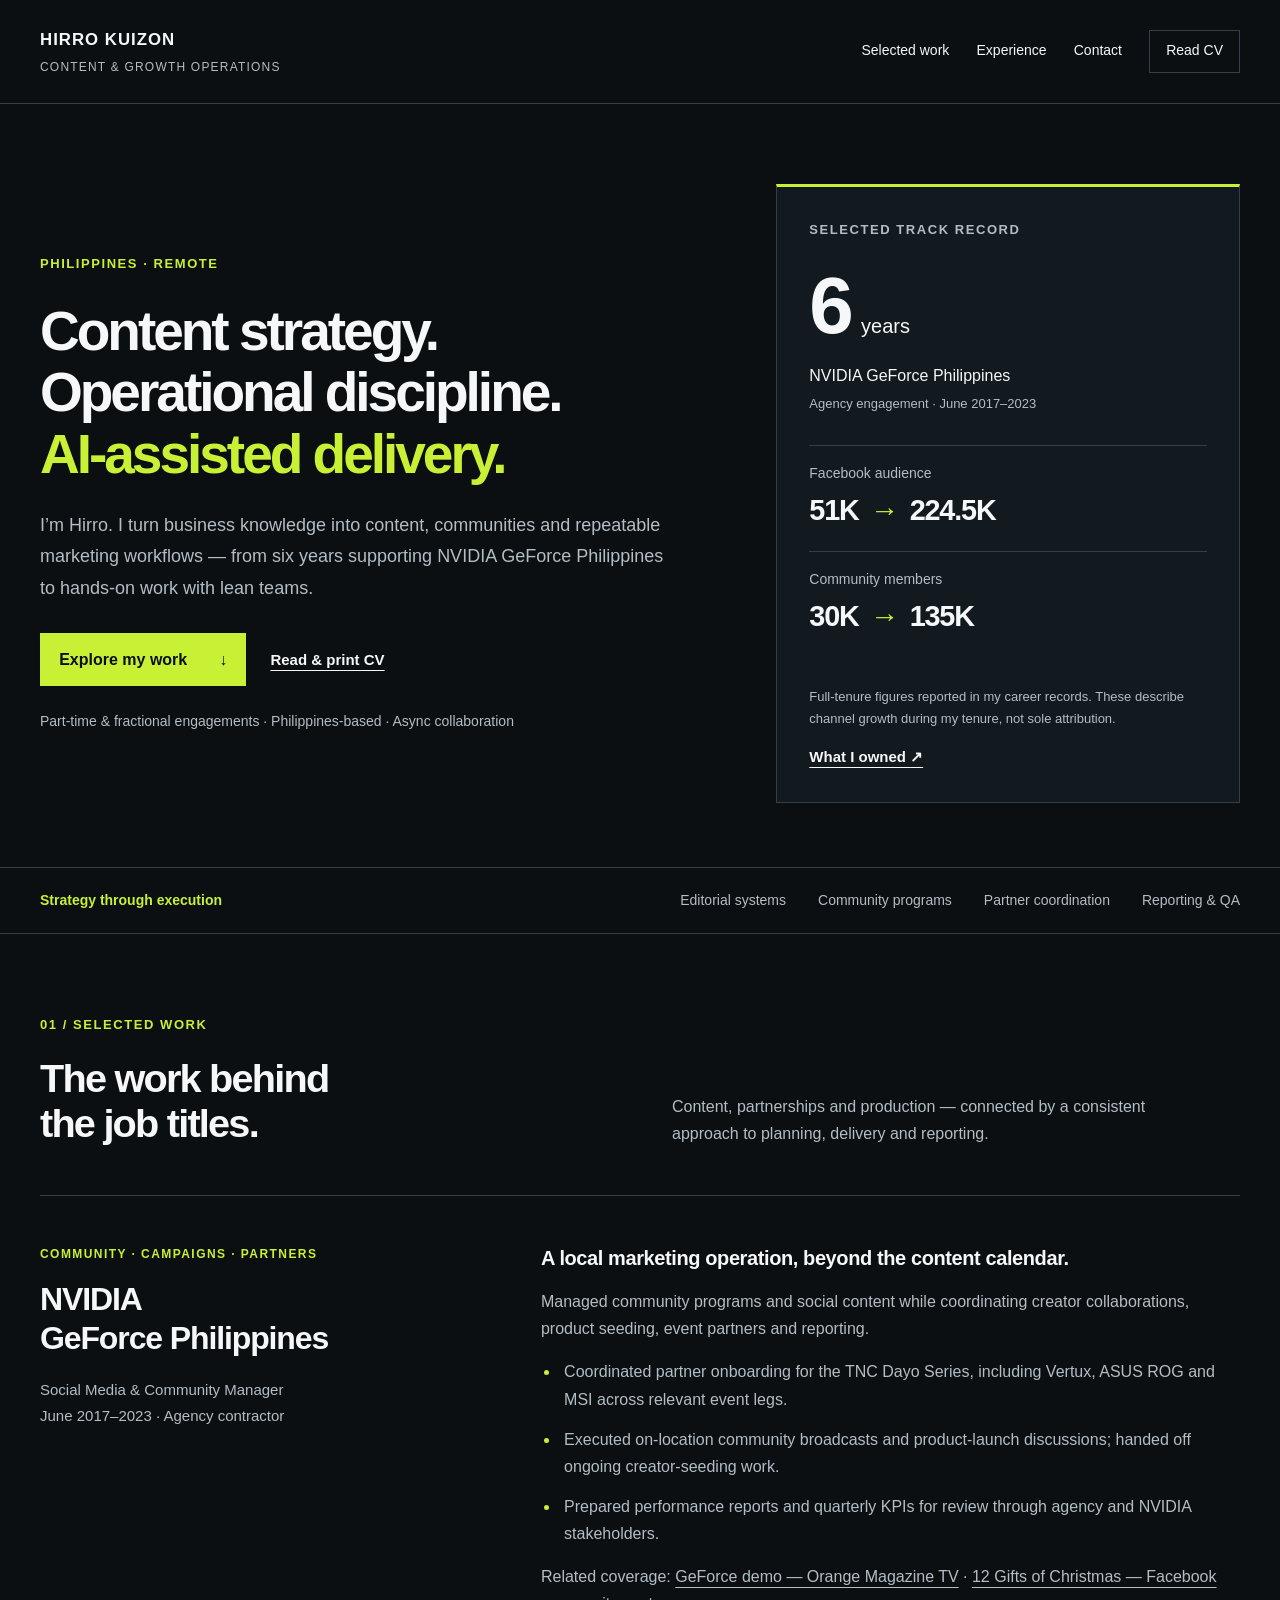
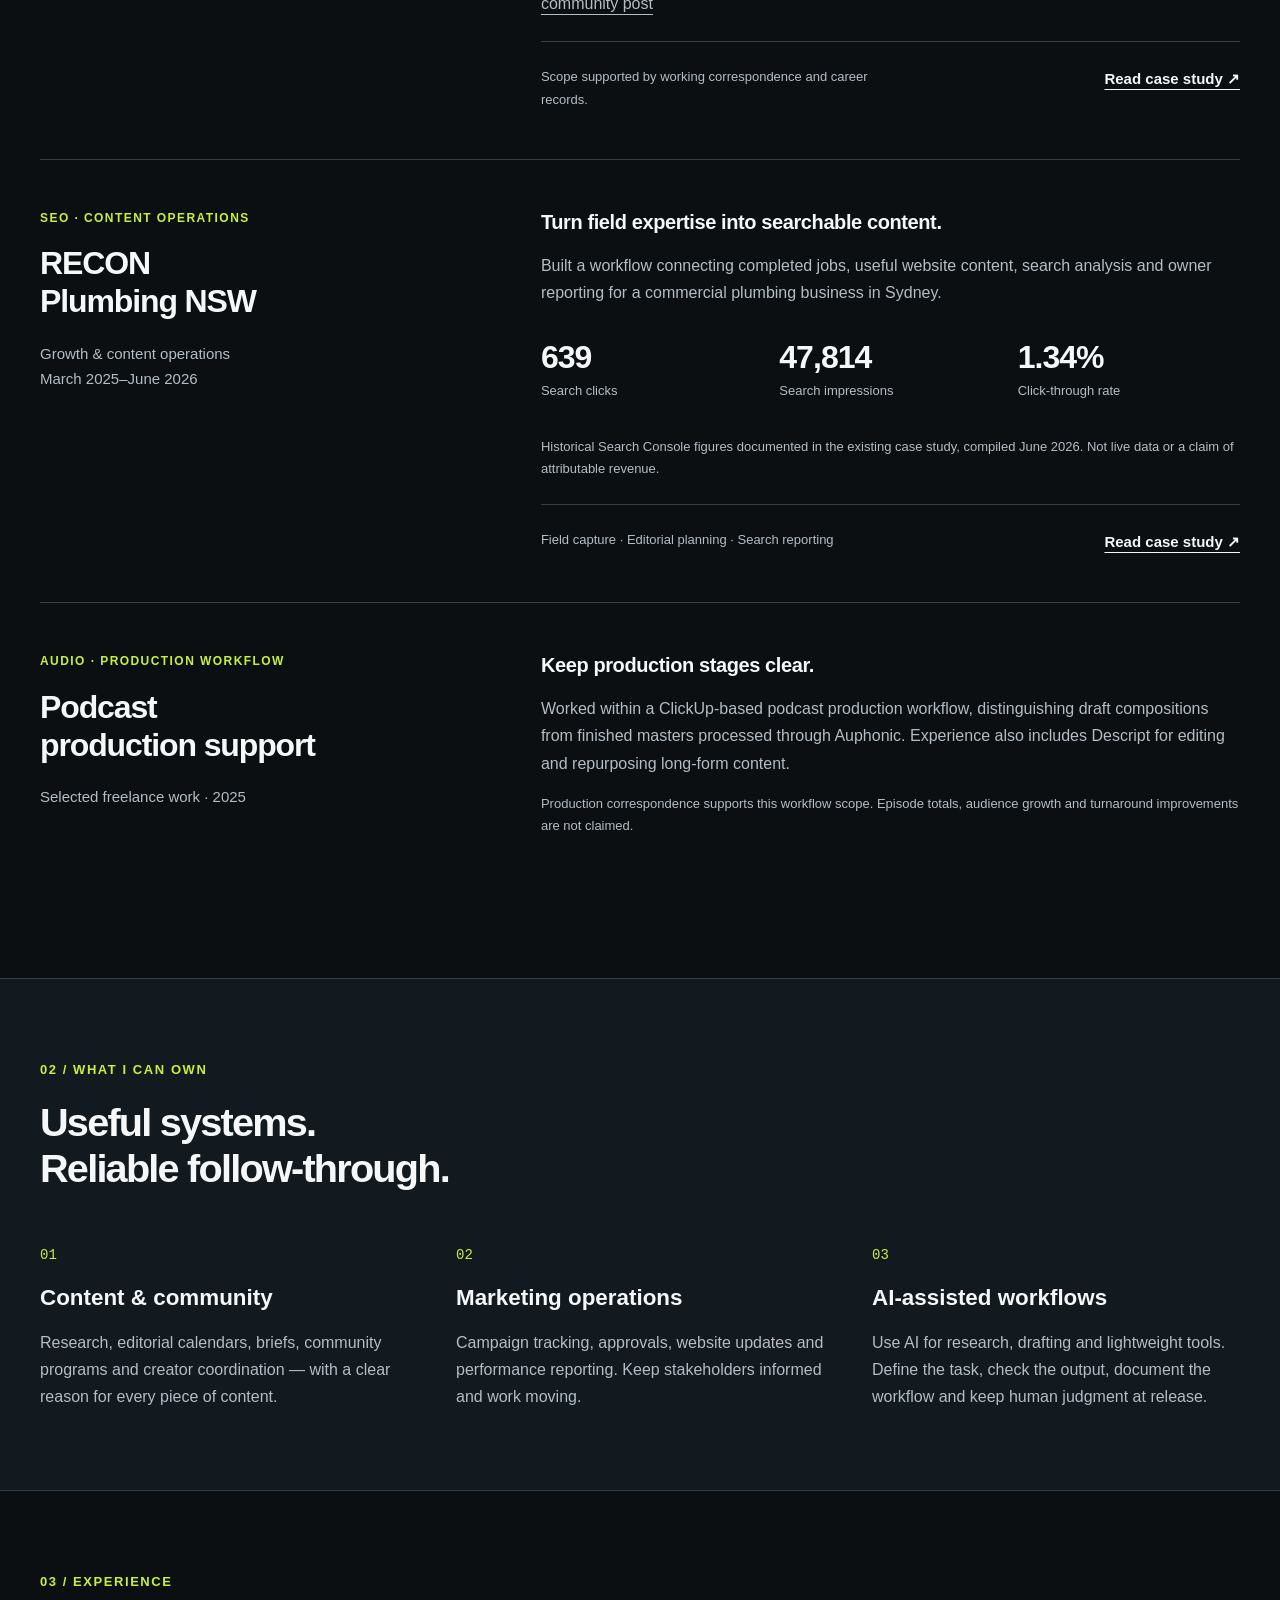
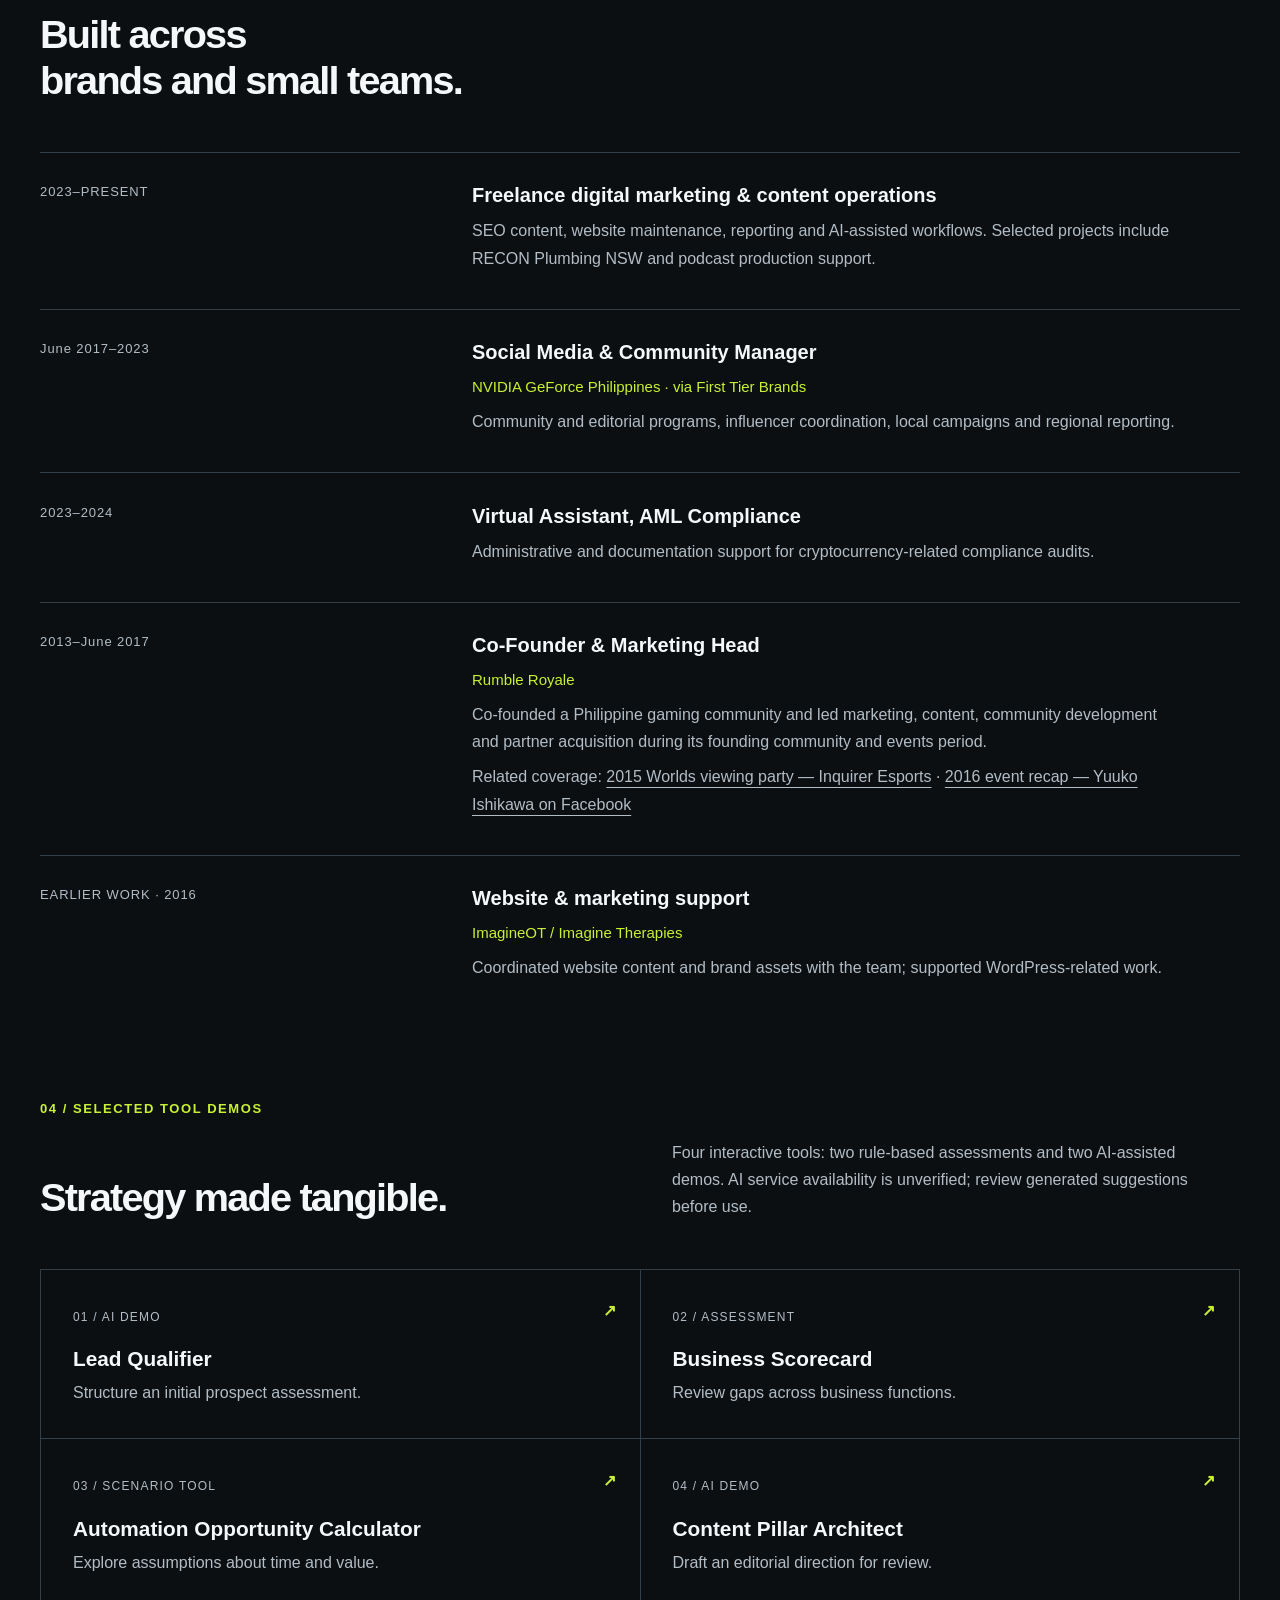
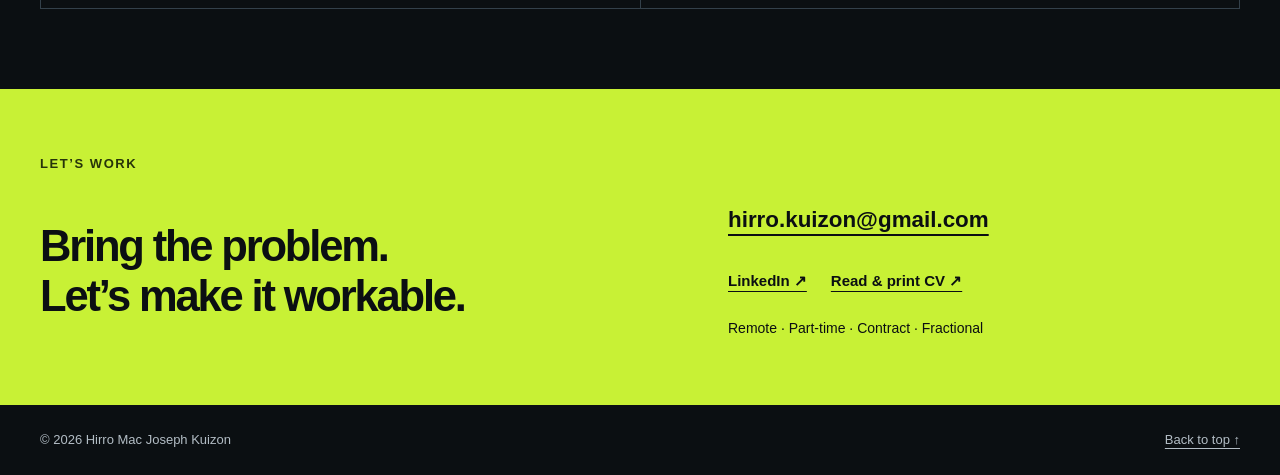
==== index.html @ c2c82ee3 "Refresh CV and evidence links; clarify and harden preserved demos" ====
<!doctype html>
<html lang="en"><head><meta charset="utf-8"><meta name="viewport" content="width=device-width,initial-scale=1"><title>Hirro Kuizon | Content Strategy & Growth Operations</title><meta name="description" content="Hirro Kuizon builds content, community and marketing operations for lean teams. Six years supporting NVIDIA GeForce Philippines, with AI-assisted workflows and practical delivery."><link rel="icon" type="image/svg+xml" href="data:image/svg+xml,%3Csvg xmlns='http://www.w3.org/2000/svg' viewBox='0 0 32 32'%3E%3Crect width='32' height='32' rx='5' fill='%23c8f135'/%3E%3Ctext x='4' y='23' font-family='Arial' font-size='20' font-weight='bold' fill='%230b0f12'%3EHK%3C/text%3E%3C/svg%3E"><link rel="stylesheet" href="style.css"></head>
<body><a class="skip" href="#main">Skip to content</a><header class="header"><a class="wordmark" href="#">HIRRO KUIZON<span>CONTENT & GROWTH OPERATIONS</span></a><nav aria-label="Main navigation"><a href="#work">Selected work</a><a href="#experience">Experience</a><a href="#contact">Contact</a><a class="nav-cv" href="cv.html">Read CV</a></nav></header>
<main id="main"><section class="hero wrap"><div class="hero-copy"><p class="eyebrow">PHILIPPINES · REMOTE</p><h1>Content strategy.<br>Operational discipline.<br><em>AI-assisted delivery.</em></h1><p class="intro">I’m Hirro. I turn business knowledge into content, communities and repeatable marketing workflows — from six years supporting NVIDIA GeForce Philippines to hands-on work with lean teams.</p><div class="actions"><a class="button" href="#work">Explore my work <span aria-hidden="true">↓</span></a><a class="text-link" href="cv.html">Read & print CV</a></div><p class="availability">Part-time & fractional engagements · Philippines-based · Async collaboration</p></div><aside class="hero-proof" aria-label="Selected career evidence"><p class="eyebrow">SELECTED TRACK RECORD</p><div class="proof-main"><strong>6<span>years</span></strong><p>NVIDIA GeForce Philippines<br><small>Agency engagement · June 2017–2023</small></p></div><dl class="metrics"><div><dt>Facebook audience</dt><dd>51K <span>→</span> 224.5K</dd></div><div><dt>Community members</dt><dd>30K <span>→</span> 135K</dd></div></dl><p class="note">Full-tenure figures reported in my career records. These describe channel growth during my tenure, not sole attribution.</p><a href="#nvidia" class="text-link">What I owned <span aria-hidden="true">↗</span></a></aside></section>
<section class="band"><div class="wrap band-inner"><p>Strategy through execution</p><ul><li>Editorial systems</li><li>Community programs</li><li>Partner coordination</li><li>Reporting & QA</li></ul></div></section>
<span id="case-studies"></span><section class="wrap section" id="work"><div class="section-heading"><p class="eyebrow">01 / SELECTED WORK</p><h2>The work behind<br>the job titles.</h2><p>Content, partnerships and production — connected by a consistent approach to planning, delivery and reporting.</p></div>
<article class="work-row featured" id="nvidia"><div class="work-title"><p class="eyebrow">COMMUNITY · CAMPAIGNS · PARTNERS</p><h3>NVIDIA<br>GeForce Philippines</h3><p class="muted">Social Media & Community Manager<br>June 2017–2023 · Agency contractor</p></div><div class="work-body"><h4>A local marketing operation, beyond the content calendar.</h4><p>Managed community programs and social content while coordinating creator collaborations, product seeding, event partners and reporting.</p><ul class="detail-list"><li>Coordinated partner onboarding for the TNC Dayo Series, including Vertux, ASUS ROG and MSI across relevant event legs.</li><li>Executed on-location community broadcasts and product-launch discussions; handed off ongoing creator-seeding work.</li><li>Prepared performance reports and quarterly KPIs for review through agency and NVIDIA stakeholders.</li></ul><p class="context-links">Related coverage: <a href="https://www.youtube.com/watch?v=lvDoEevZUSg">GeForce demo — Orange Magazine TV</a> · <a href="https://www.facebook.com/groups/GeForceCommunityPH/posts/5255547787881732/">12 Gifts of Christmas — Facebook community post</a></p><div class="case-foot"><span class="note">Scope supported by working correspondence and career records.</span><a class="text-link" href="case-studies/nvidia-geforce-ph.html">Read case study ↗</a></div></div></article>
<article class="work-row"><div class="work-title"><p class="eyebrow">SEO · CONTENT OPERATIONS</p><h3>RECON<br>Plumbing NSW</h3><p class="muted">Growth & content operations<br>March 2025–June 2026</p></div><div class="work-body"><h4>Turn field expertise into searchable content.</h4><p>Built a workflow connecting completed jobs, useful website content, search analysis and owner reporting for a commercial plumbing business in Sydney.</p><div class="inline-metrics"><div><strong>639</strong><span>Search clicks</span></div><div><strong>47,814</strong><span>Search impressions</span></div><div><strong>1.34%</strong><span>Click-through rate</span></div></div><p class="note">Historical Search Console figures documented in the existing case study, compiled June 2026. Not live data or a claim of attributable revenue.</p><div class="case-foot"><span class="note">Field capture · Editorial planning · Search reporting</span><a class="text-link" href="case-studies/recon-plumbing.html">Read case study ↗</a></div></div></article>
<article class="work-row"><div class="work-title"><p class="eyebrow">AUDIO · PRODUCTION WORKFLOW</p><h3>Podcast<br>production support</h3><p class="muted">Selected freelance work · 2025</p></div><div class="work-body"><h4>Keep production stages clear.</h4><p>Worked within a ClickUp-based podcast production workflow, distinguishing draft compositions from finished masters processed through Auphonic. Experience also includes Descript for editing and repurposing long-form content.</p><p class="note">Production correspondence supports this workflow scope. Episode totals, audience growth and turnaround improvements are not claimed.</p></div></article></section>
<section class="capabilities"><div class="wrap section"><div class="section-heading"><p class="eyebrow">02 / WHAT I CAN OWN</p><h2>Useful systems.<br>Reliable follow-through.</h2></div><div class="three-grid"><article><span class="number">01</span><h3>Content & community</h3><p>Research, editorial calendars, briefs, community programs and creator coordination — with a clear reason for every piece of content.</p></article><article><span class="number">02</span><h3>Marketing operations</h3><p>Campaign tracking, approvals, website updates and performance reporting. Keep stakeholders informed and work moving.</p></article><article><span class="number">03</span><h3>AI-assisted workflows</h3><p>Use AI for research, drafting and lightweight tools. Define the task, check the output, document the workflow and keep human judgment at release.</p></article></div></div></section>
<section class="wrap section" id="experience"><div class="section-heading"><p class="eyebrow">03 / EXPERIENCE</p><h2>Built across<br>brands and small teams.</h2></div><div class="timeline"><article><p class="date">2023–PRESENT</p><div><h3>Freelance digital marketing & content operations</h3><p>SEO content, website maintenance, reporting and AI-assisted workflows. Selected projects include RECON Plumbing NSW and podcast production support.</p></div></article><article><p class="date">June 2017–2023</p><div><h3>Social Media & Community Manager</h3><p class="company">NVIDIA GeForce Philippines · via First Tier Brands</p><p>Community and editorial programs, influencer coordination, local campaigns and regional reporting.</p></div></article><article><p class="date">2023–2024</p><div><h3>Virtual Assistant, AML Compliance</h3><p>Administrative and documentation support for cryptocurrency-related compliance audits.</p></div></article><article><p class="date">2013–June 2017</p><div><h3>Co-Founder & Marketing Head</h3><p class="company">Rumble Royale</p><p>Co-founded a Philippine gaming community and led marketing, content, community development and partner acquisition during its founding community and events period.</p><p class="context-links">Related coverage: <a href="https://esports.inquirer.net/11989/watch-the-world-championship-finals-of-league-of-legends-at-sm-north-edsa-on-halloween">2015 Worlds viewing party — Inquirer Esports</a> · <a href="https://www.facebook.com/PotatoTornadoYuuko/posts/saving-the-best-event-post-for-last-huwaaaw-xdokay-so-lemme-get-this-straighti-t/682101621942128/">2016 event recap — Yuuko Ishikawa on Facebook</a></p></div></article><article><p class="date">EARLIER WORK · 2016</p><div><h3>Website & marketing support</h3><p class="company">ImagineOT / Imagine Therapies</p><p>Coordinated website content and brand assets with the team; supported WordPress-related work.</p></div></article></div></section>
<section class="wrap section tools" id="tools"><div class="section-heading"><p class="eyebrow">04 / SELECTED TOOL DEMOS</p><h2>Strategy made tangible.</h2><p>Four interactive tools: two rule-based assessments and two AI-assisted demos. AI service availability is unverified; review generated suggestions before use.</p></div><div class="tools-grid"><a href="lead-qualifier.html"><span>01 / AI DEMO</span><h3>Lead Qualifier</h3><p>Structure an initial prospect assessment.</p><b aria-hidden="true">↗</b></a><a href="business-scorecard.html"><span>02 / ASSESSMENT</span><h3>Business Scorecard</h3><p>Review gaps across business functions.</p><b aria-hidden="true">↗</b></a><a href="roi-estimator.html"><span>03 / SCENARIO TOOL</span><h3>Automation Opportunity Calculator</h3><p>Explore assumptions about time and value.</p><b aria-hidden="true">↗</b></a><a href="content-pillar-architect.html"><span>04 / AI DEMO</span><h3>Content Pillar Architect</h3><p>Draft an editorial direction for review.</p><b aria-hidden="true">↗</b></a></div></section>
<section class="contact" id="contact"><div class="wrap"><p class="eyebrow">LET’S WORK</p><div class="contact-layout"><h2>Bring the problem.<br>Let’s make it workable.</h2><div><a class="email" href="mailto:hirro.kuizon@gmail.com">hirro.kuizon@gmail.com</a><div class="actions"><a class="text-link" href="https://www.linkedin.com/in/ngirro/">LinkedIn ↗</a><a class="text-link" href="cv.html">Read & print CV ↗</a></div><p>Remote · Part-time · Contract · Fractional</p></div></div></div></section></main><footer class="wrap"><span>© 2026 Hirro Mac Joseph Kuizon</span><a href="#">Back to top ↑</a></footer></body></html>
---- style.css ----
/* A compact, evidence-led evolution of the existing charcoal and lime identity. */
:root{color-scheme:dark;--bg:#0b0f12;--surface:#12191f;--ink:#f5f7f8;--muted:#b3bdc5;--line:#33404a;--accent:#c8f135}*{box-sizing:border-box}html{scroll-behavior:smooth;scroll-padding-top:2rem}body{margin:0;background:var(--bg);color:var(--ink);font:1rem/1.7 Arial,Helvetica,sans-serif}a{color:inherit;text-underline-offset:.3em}a:focus-visible,button:focus-visible,summary:focus-visible{outline:3px solid var(--accent);outline-offset:6px}.wrap{width:min(1200px,calc(100% - 5rem));margin-inline:auto}.header{display:flex;justify-content:space-between;align-items:center;gap:2rem;padding:1.6rem 2.5rem;border-bottom:1px solid var(--line)}.wordmark{font-size:1.05rem;font-weight:800;letter-spacing:.06em;text-decoration:none}.wordmark span{display:block;font-size:.75rem;letter-spacing:.1em;color:var(--muted);font-weight:400;margin-top:.15rem}nav{display:flex;align-items:center;gap:1.7rem;font-size:.875rem}nav a{text-decoration:none}nav a:hover,.text-link:hover{color:var(--accent)}.nav-cv{border:1px solid var(--line);padding:.55rem 1rem}.hero{display:grid;grid-template-columns:1.45fr 1fr;gap:4rem;padding-block:5rem 4rem;align-items:center}.eyebrow{font-size:.8125rem;font-weight:700;letter-spacing:.12em;color:var(--accent);margin:0 0 1.6rem}h1,h2,h3,h4,p{margin-top:0}h1{font-size:clamp(2.5rem,4.3vw,4rem);letter-spacing:-.055em;line-height:1.12;margin-bottom:1.5rem;font-weight:750}h1 em{font-style:normal;color:var(--accent)}.intro{max-width:40rem;color:var(--muted);font-size:1.125rem;line-height:1.75}.actions{display:flex;align-items:center;flex-wrap:wrap;gap:1.5rem;margin-top:1.8rem}.button{display:inline-flex;align-items:center;gap:2rem;background:var(--accent);color:#0b0f12;padding:.8rem 1.2rem;font-weight:700;text-decoration:none}.button:hover{background:#d9ff55}.text-link{font-size:.9375rem;font-weight:600;text-decoration-thickness:1px}.availability{font-size:.875rem;color:var(--muted);margin:1.5rem 0 0}.hero-proof{background:var(--surface);padding:2rem;border:1px solid var(--line);border-top:3px solid var(--accent)}.hero-proof .eyebrow{color:var(--muted)}.proof-main strong{font-size:5rem;line-height:1;letter-spacing:-.07em;display:block}.proof-main strong span{font-size:1.25rem;letter-spacing:0;margin-left:.8rem;font-weight:400}.proof-main p{margin:1rem 0;color:var(--ink)}small{font-size:.8125rem;color:var(--muted)}.metrics{margin:1.8rem 0}.metrics>div{padding:1rem 0;border-top:1px solid var(--line)}.metrics dt{font-size:.875rem;color:var(--muted)}.metrics dd{margin:0;font-size:1.8rem;font-weight:700;letter-spacing:-.04em}.metrics dd span{color:var(--accent);padding-inline:.3rem}.note{font-size:.8125rem;color:var(--muted);line-height:1.7}.band{border-block:1px solid var(--line)}.band-inner{display:flex;gap:2rem;align-items:center;justify-content:space-between;padding-block:1.3rem;font-size:.875rem}.band p{margin:0;color:var(--accent);font-weight:600}.band ul{display:flex;gap:2rem;list-style:none;margin:0;padding:0;color:var(--muted)}.section{padding-block:5rem}.section-heading{display:grid;grid-template-columns:1fr 1fr;column-gap:4rem;align-items:end;margin-bottom:3rem}.section-heading .eyebrow{grid-column:1/-1;margin-bottom:1.2rem}.section-heading h2{margin:0;font-size:clamp(2rem,3.1vw,3rem);letter-spacing:-.045em;line-height:1.15}.section-heading>p:last-child:not(.eyebrow){color:var(--muted);max-width:33rem;margin:0}.work-row{display:grid;grid-template-columns:1fr 1.6fr;gap:4rem;padding:3rem 0;border-top:1px solid var(--line)}.work-title .eyebrow{margin-bottom:1rem;font-size:.75rem}.work-title h3{font-size:2rem;line-height:1.2;letter-spacing:-.035em;margin-bottom:1.25rem}.muted{color:var(--muted);font-size:.9375rem}.work-body h4{font-size:1.25rem;line-height:1.4;letter-spacing:-.02em;margin-bottom:1rem}.work-body>p{color:var(--muted)}.detail-list{padding-left:1.2rem;color:var(--muted)}.detail-list li{padding-left:.25rem;margin-bottom:.8rem}.detail-list li::marker{color:var(--accent)}.case-foot{display:flex;flex-wrap:wrap;gap:1rem;justify-content:space-between;border-top:1px solid var(--line);padding-top:1.5rem;margin-top:1.5rem}.case-foot .note{max-width:21rem}.inline-metrics{display:grid;grid-template-columns:repeat(3,1fr);margin:2rem 0;gap:1rem}.inline-metrics strong{display:block;font-size:2rem;line-height:1.2;letter-spacing:-.03em}.inline-metrics span{font-size:.8125rem;color:var(--muted)}.capabilities{background:var(--surface);border-block:1px solid var(--line)}.three-grid{display:grid;grid-template-columns:repeat(3,1fr);gap:3rem}.number{font-family:monospace;color:var(--accent);font-size:.875rem}.three-grid h3{font-size:1.4rem;line-height:1.3;margin:1rem 0}.three-grid p{color:var(--muted);margin-bottom:0}.timeline article{display:grid;grid-template-columns:1fr 2fr;gap:3rem;border-top:1px solid var(--line);padding:1.8rem 0}.date{font-size:.8125rem;letter-spacing:.07em;color:var(--muted)}.timeline h3{font-size:1.25rem;line-height:1.4;margin-bottom:.5rem}.timeline p:not(.date){color:var(--muted);margin-bottom:.5rem;max-width:44rem}.timeline .company{color:var(--accent)!important;font-size:.9375rem}.tools{padding-top:0}.tools-grid{display:grid;grid-template-columns:repeat(2,1fr);border-left:1px solid var(--line);border-top:1px solid var(--line)}.tools-grid>a{position:relative;padding:2rem 3rem 2rem 2rem;text-decoration:none;border-bottom:1px solid var(--line);border-right:1px solid var(--line)}.tools-grid>a:hover{background:var(--surface)}.tools-grid span{font-size:.75rem;letter-spacing:.1em;color:var(--muted)}.tools-grid h3{font-size:1.3rem;margin:1rem 0 .4rem;line-height:1.35}.tools-grid p{color:var(--muted);margin:0}.tools-grid b{position:absolute;right:1.5rem;top:1.7rem;color:var(--accent)}.contact{background:var(--accent);color:#0b0f12;padding:4rem 0}.contact .eyebrow{color:#26340a}.contact-layout{display:grid;grid-template-columns:1.25fr 1fr;gap:3rem;align-items:center}.contact h2{font-size:clamp(2rem,3.4vw,3.25rem);line-height:1.15;letter-spacing:-.05em;margin:0}.contact .email{font-size:clamp(1rem,2vw,1.4rem);font-weight:700;overflow-wrap:anywhere}.contact p:last-child{font-size:.875rem;margin:1.5rem 0 0}.contact a:hover{color:#324400}footer{display:flex;justify-content:space-between;gap:2rem;padding-block:1.5rem;font-size:.8125rem;color:var(--muted)}.skip{position:absolute;left:1rem;top:-6rem;background:var(--accent);color:#0b0f12;padding:1rem;z-index:100}.skip:focus{top:1rem}@media(max-width:950px){.hero{gap:2rem;grid-template-columns:1.25fr 1fr}.wrap{width:calc(100% - 3rem)}.header{padding-inline:1.5rem}nav{gap:1rem}.band-inner{align-items:flex-start;flex-direction:column;gap:.7rem}.band ul{flex-wrap:wrap;gap:.5rem 1.5rem}.work-row{gap:2rem}.section-heading{gap:1.5rem}.three-grid{gap:1.5rem}}@media(max-width:700px){.header{align-items:flex-start;flex-direction:column;gap:1rem}nav{width:100%;justify-content:space-between;gap:.7rem;font-size:.875rem}.nav-cv{padding:.3rem .6rem}.hero{grid-template-columns:1fr;padding-block:3rem;gap:2.5rem}.hero-proof{padding:1.5rem}.proof-main strong{font-size:4rem}.section{padding-block:3rem}.section-heading{grid-template-columns:1fr;gap:1.5rem}.section-heading .eyebrow{margin:0}.work-row{grid-template-columns:1fr;gap:1rem;padding-block:2rem}.work-title h3 br{display:none}.work-title h3{font-size:1.75rem}.three-grid,.timeline article,.tools-grid,.contact-layout{grid-template-columns:1fr}.three-grid{gap:2.5rem}.timeline article{gap:.2rem}.date{margin-bottom:.5rem}.inline-metrics strong{font-size:1.6rem}.tools{padding-top:0}.contact{padding-block:3rem}.contact-layout{gap:2rem}footer{flex-wrap:wrap;gap:.5rem}.intro{font-size:1rem}}@media(prefers-reduced-motion:reduce){html{scroll-behavior:auto}}
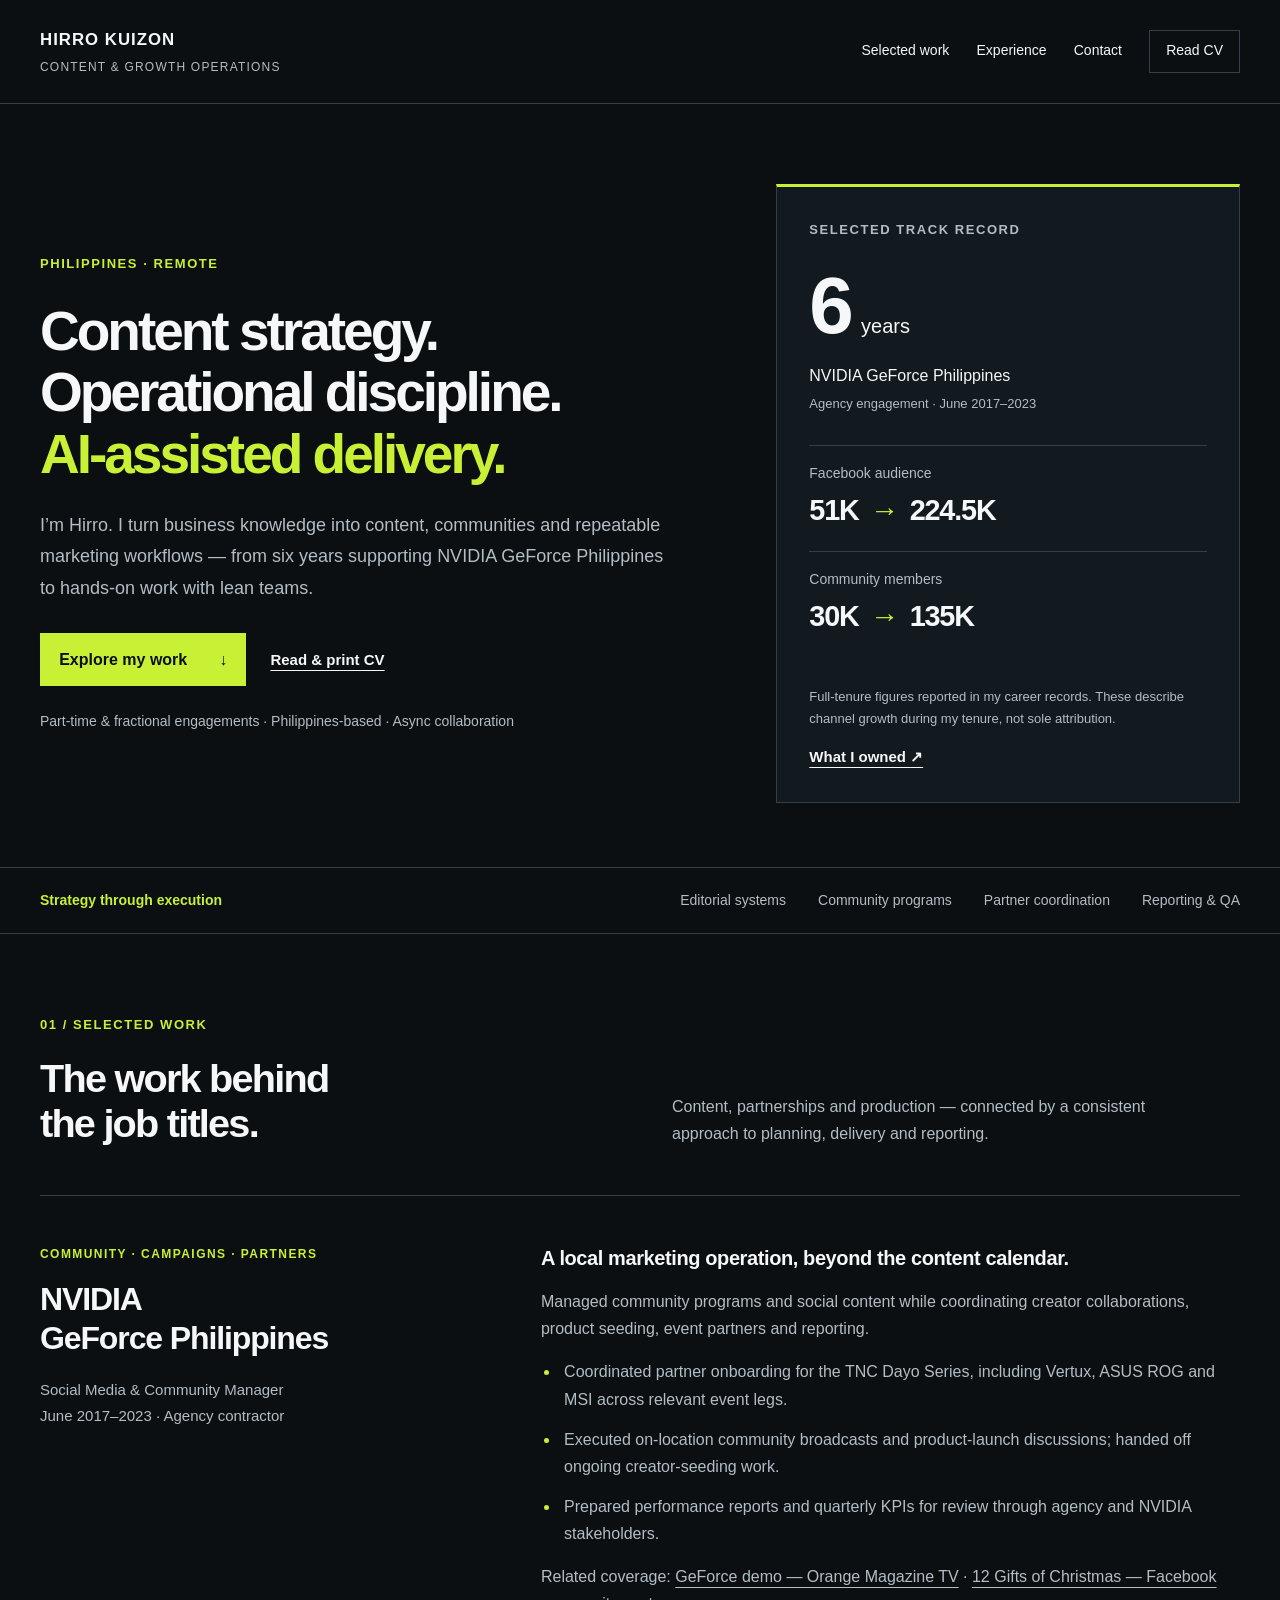
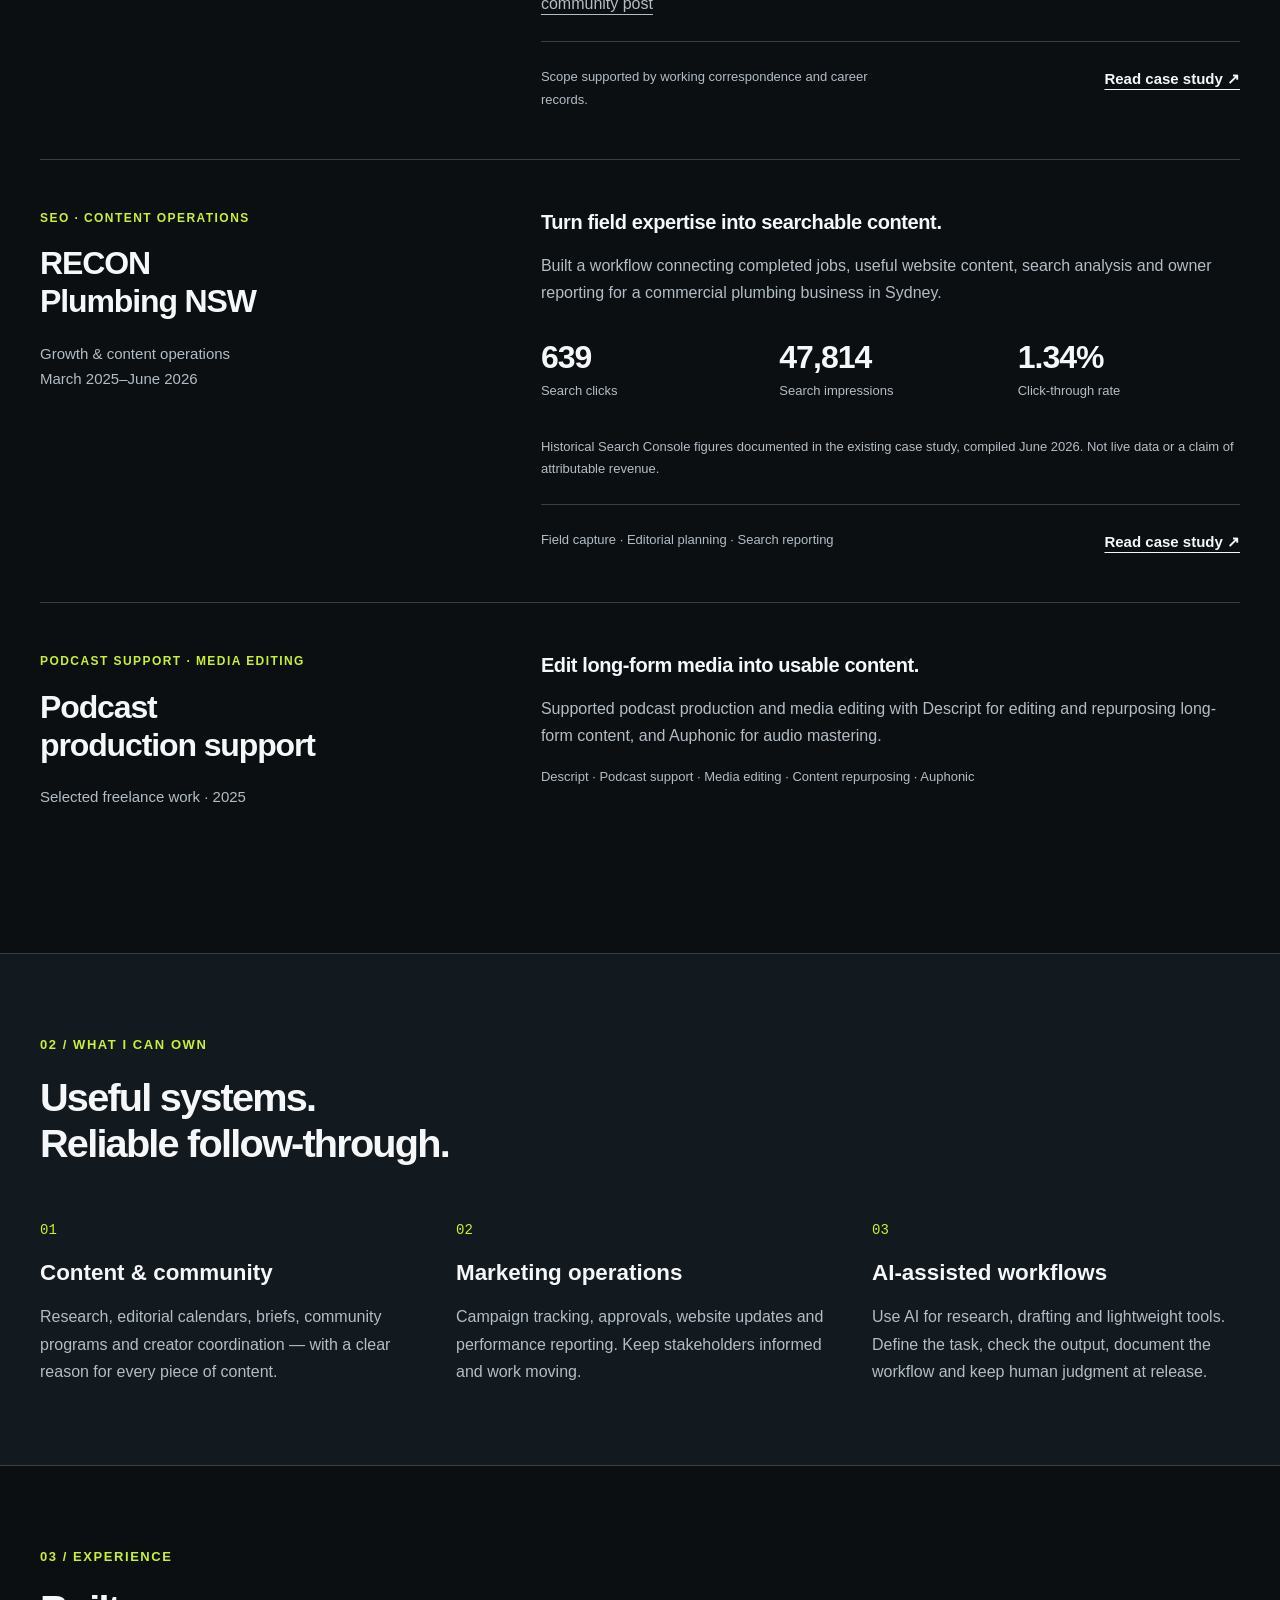
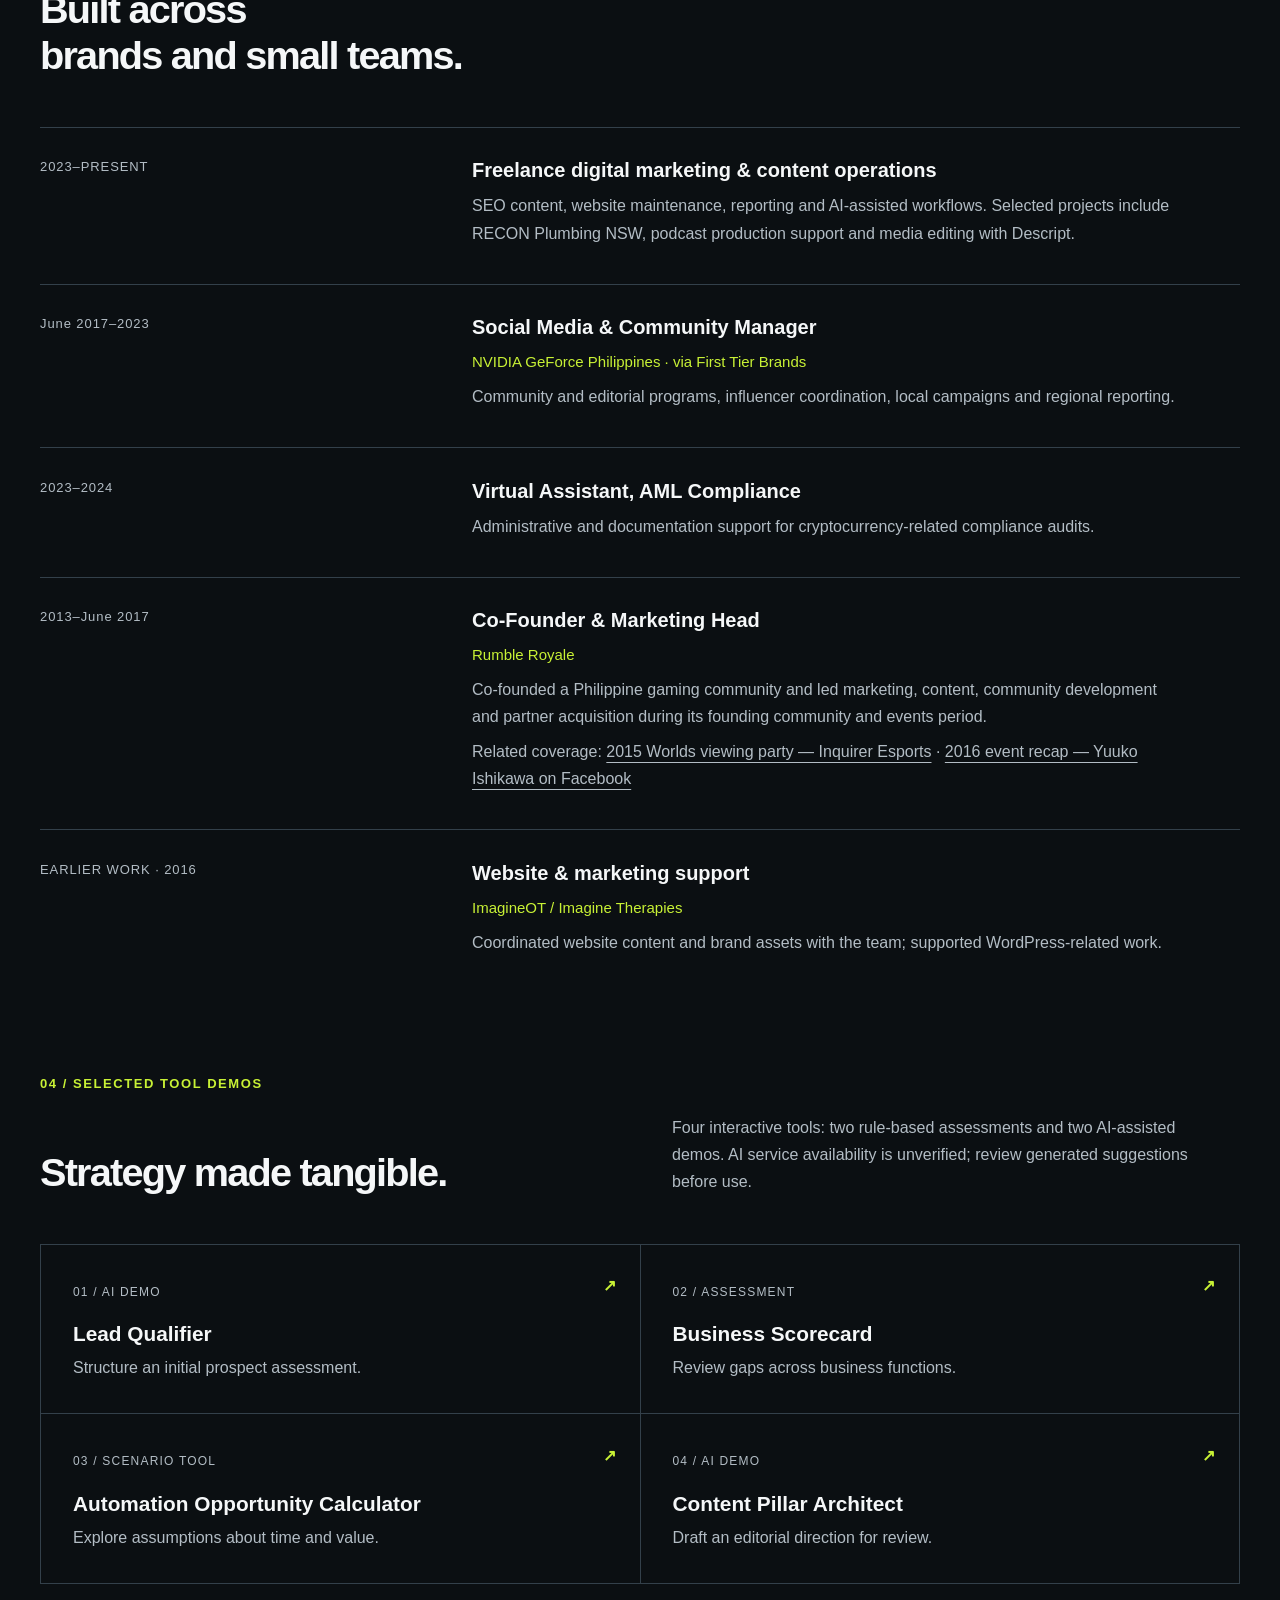
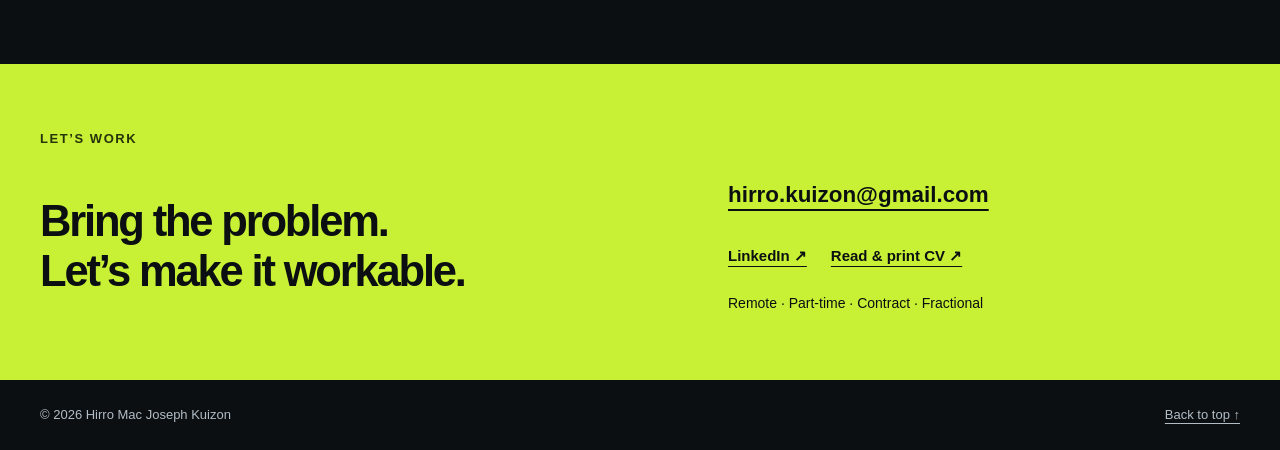
==== commit 301c7389: "Replace ClickUp references with Descript podcast and media editing competencies" ====
--- a/index.html
+++ b/index.html
@@ -6,8 +6,8 @@
 <span id="case-studies"></span><section class="wrap section" id="work"><div class="section-heading"><p class="eyebrow">01 / SELECTED WORK</p><h2>The work behind<br>the job titles.</h2><p>Content, partnerships and production — connected by a consistent approach to planning, delivery and reporting.</p></div>
 <article class="work-row featured" id="nvidia"><div class="work-title"><p class="eyebrow">COMMUNITY · CAMPAIGNS · PARTNERS</p><h3>NVIDIA<br>GeForce Philippines</h3><p class="muted">Social Media & Community Manager<br>June 2017–2023 · Agency contractor</p></div><div class="work-body"><h4>A local marketing operation, beyond the content calendar.</h4><p>Managed community programs and social content while coordinating creator collaborations, product seeding, event partners and reporting.</p><ul class="detail-list"><li>Coordinated partner onboarding for the TNC Dayo Series, including Vertux, ASUS ROG and MSI across relevant event legs.</li><li>Executed on-location community broadcasts and product-launch discussions; handed off ongoing creator-seeding work.</li><li>Prepared performance reports and quarterly KPIs for review through agency and NVIDIA stakeholders.</li></ul><p class="context-links">Related coverage: <a href="https://www.youtube.com/watch?v=lvDoEevZUSg">GeForce demo — Orange Magazine TV</a> · <a href="https://www.facebook.com/groups/GeForceCommunityPH/posts/5255547787881732/">12 Gifts of Christmas — Facebook community post</a></p><div class="case-foot"><span class="note">Scope supported by working correspondence and career records.</span><a class="text-link" href="case-studies/nvidia-geforce-ph.html">Read case study ↗</a></div></div></article>
 <article class="work-row"><div class="work-title"><p class="eyebrow">SEO · CONTENT OPERATIONS</p><h3>RECON<br>Plumbing NSW</h3><p class="muted">Growth & content operations<br>March 2025–June 2026</p></div><div class="work-body"><h4>Turn field expertise into searchable content.</h4><p>Built a workflow connecting completed jobs, useful website content, search analysis and owner reporting for a commercial plumbing business in Sydney.</p><div class="inline-metrics"><div><strong>639</strong><span>Search clicks</span></div><div><strong>47,814</strong><span>Search impressions</span></div><div><strong>1.34%</strong><span>Click-through rate</span></div></div><p class="note">Historical Search Console figures documented in the existing case study, compiled June 2026. Not live data or a claim of attributable revenue.</p><div class="case-foot"><span class="note">Field capture · Editorial planning · Search reporting</span><a class="text-link" href="case-studies/recon-plumbing.html">Read case study ↗</a></div></div></article>
-<article class="work-row"><div class="work-title"><p class="eyebrow">AUDIO · PRODUCTION WORKFLOW</p><h3>Podcast<br>production support</h3><p class="muted">Selected freelance work · 2025</p></div><div class="work-body"><h4>Keep production stages clear.</h4><p>Worked within a ClickUp-based podcast production workflow, distinguishing draft compositions from finished masters processed through Auphonic. Experience also includes Descript for editing and repurposing long-form content.</p><p class="note">Production correspondence supports this workflow scope. Episode totals, audience growth and turnaround improvements are not claimed.</p></div></article></section>
+<article class="work-row"><div class="work-title"><p class="eyebrow">PODCAST SUPPORT · MEDIA EDITING</p><h3>Podcast<br>production support</h3><p class="muted">Selected freelance work · 2025</p></div><div class="work-body"><h4>Edit long-form media into usable content.</h4><p>Supported podcast production and media editing with Descript for editing and repurposing long-form content, and Auphonic for audio mastering.</p><p class="note">Descript · Podcast support · Media editing · Content repurposing · Auphonic</p></div></article></section>
 <section class="capabilities"><div class="wrap section"><div class="section-heading"><p class="eyebrow">02 / WHAT I CAN OWN</p><h2>Useful systems.<br>Reliable follow-through.</h2></div><div class="three-grid"><article><span class="number">01</span><h3>Content & community</h3><p>Research, editorial calendars, briefs, community programs and creator coordination — with a clear reason for every piece of content.</p></article><article><span class="number">02</span><h3>Marketing operations</h3><p>Campaign tracking, approvals, website updates and performance reporting. Keep stakeholders informed and work moving.</p></article><article><span class="number">03</span><h3>AI-assisted workflows</h3><p>Use AI for research, drafting and lightweight tools. Define the task, check the output, document the workflow and keep human judgment at release.</p></article></div></div></section>
-<section class="wrap section" id="experience"><div class="section-heading"><p class="eyebrow">03 / EXPERIENCE</p><h2>Built across<br>brands and small teams.</h2></div><div class="timeline"><article><p class="date">2023–PRESENT</p><div><h3>Freelance digital marketing & content operations</h3><p>SEO content, website maintenance, reporting and AI-assisted workflows. Selected projects include RECON Plumbing NSW and podcast production support.</p></div></article><article><p class="date">June 2017–2023</p><div><h3>Social Media & Community Manager</h3><p class="company">NVIDIA GeForce Philippines · via First Tier Brands</p><p>Community and editorial programs, influencer coordination, local campaigns and regional reporting.</p></div></article><article><p class="date">2023–2024</p><div><h3>Virtual Assistant, AML Compliance</h3><p>Administrative and documentation support for cryptocurrency-related compliance audits.</p></div></article><article><p class="date">2013–June 2017</p><div><h3>Co-Founder & Marketing Head</h3><p class="company">Rumble Royale</p><p>Co-founded a Philippine gaming community and led marketing, content, community development and partner acquisition during its founding community and events period.</p><p class="context-links">Related coverage: <a href="https://esports.inquirer.net/11989/watch-the-world-championship-finals-of-league-of-legends-at-sm-north-edsa-on-halloween">2015 Worlds viewing party — Inquirer Esports</a> · <a href="https://www.facebook.com/PotatoTornadoYuuko/posts/saving-the-best-event-post-for-last-huwaaaw-xdokay-so-lemme-get-this-straighti-t/682101621942128/">2016 event recap — Yuuko Ishikawa on Facebook</a></p></div></article><article><p class="date">EARLIER WORK · 2016</p><div><h3>Website & marketing support</h3><p class="company">ImagineOT / Imagine Therapies</p><p>Coordinated website content and brand assets with the team; supported WordPress-related work.</p></div></article></div></section>
+<section class="wrap section" id="experience"><div class="section-heading"><p class="eyebrow">03 / EXPERIENCE</p><h2>Built across<br>brands and small teams.</h2></div><div class="timeline"><article><p class="date">2023–PRESENT</p><div><h3>Freelance digital marketing & content operations</h3><p>SEO content, website maintenance, reporting and AI-assisted workflows. Selected projects include RECON Plumbing NSW, podcast production support and media editing with Descript.</p></div></article><article><p class="date">June 2017–2023</p><div><h3>Social Media & Community Manager</h3><p class="company">NVIDIA GeForce Philippines · via First Tier Brands</p><p>Community and editorial programs, influencer coordination, local campaigns and regional reporting.</p></div></article><article><p class="date">2023–2024</p><div><h3>Virtual Assistant, AML Compliance</h3><p>Administrative and documentation support for cryptocurrency-related compliance audits.</p></div></article><article><p class="date">2013–June 2017</p><div><h3>Co-Founder & Marketing Head</h3><p class="company">Rumble Royale</p><p>Co-founded a Philippine gaming community and led marketing, content, community development and partner acquisition during its founding community and events period.</p><p class="context-links">Related coverage: <a href="https://esports.inquirer.net/11989/watch-the-world-championship-finals-of-league-of-legends-at-sm-north-edsa-on-halloween">2015 Worlds viewing party — Inquirer Esports</a> · <a href="https://www.facebook.com/PotatoTornadoYuuko/posts/saving-the-best-event-post-for-last-huwaaaw-xdokay-so-lemme-get-this-straighti-t/682101621942128/">2016 event recap — Yuuko Ishikawa on Facebook</a></p></div></article><article><p class="date">EARLIER WORK · 2016</p><div><h3>Website & marketing support</h3><p class="company">ImagineOT / Imagine Therapies</p><p>Coordinated website content and brand assets with the team; supported WordPress-related work.</p></div></article></div></section>
 <section class="wrap section tools" id="tools"><div class="section-heading"><p class="eyebrow">04 / SELECTED TOOL DEMOS</p><h2>Strategy made tangible.</h2><p>Four interactive tools: two rule-based assessments and two AI-assisted demos. AI service availability is unverified; review generated suggestions before use.</p></div><div class="tools-grid"><a href="lead-qualifier.html"><span>01 / AI DEMO</span><h3>Lead Qualifier</h3><p>Structure an initial prospect assessment.</p><b aria-hidden="true">↗</b></a><a href="business-scorecard.html"><span>02 / ASSESSMENT</span><h3>Business Scorecard</h3><p>Review gaps across business functions.</p><b aria-hidden="true">↗</b></a><a href="roi-estimator.html"><span>03 / SCENARIO TOOL</span><h3>Automation Opportunity Calculator</h3><p>Explore assumptions about time and value.</p><b aria-hidden="true">↗</b></a><a href="content-pillar-architect.html"><span>04 / AI DEMO</span><h3>Content Pillar Architect</h3><p>Draft an editorial direction for review.</p><b aria-hidden="true">↗</b></a></div></section>
 <section class="contact" id="contact"><div class="wrap"><p class="eyebrow">LET’S WORK</p><div class="contact-layout"><h2>Bring the problem.<br>Let’s make it workable.</h2><div><a class="email" href="mailto:hirro.kuizon@gmail.com">hirro.kuizon@gmail.com</a><div class="actions"><a class="text-link" href="https://www.linkedin.com/in/ngirro/">LinkedIn ↗</a><a class="text-link" href="cv.html">Read & print CV ↗</a></div><p>Remote · Part-time · Contract · Fractional</p></div></div></div></section></main><footer class="wrap"><span>© 2026 Hirro Mac Joseph Kuizon</span><a href="#">Back to top ↑</a></footer></body></html>
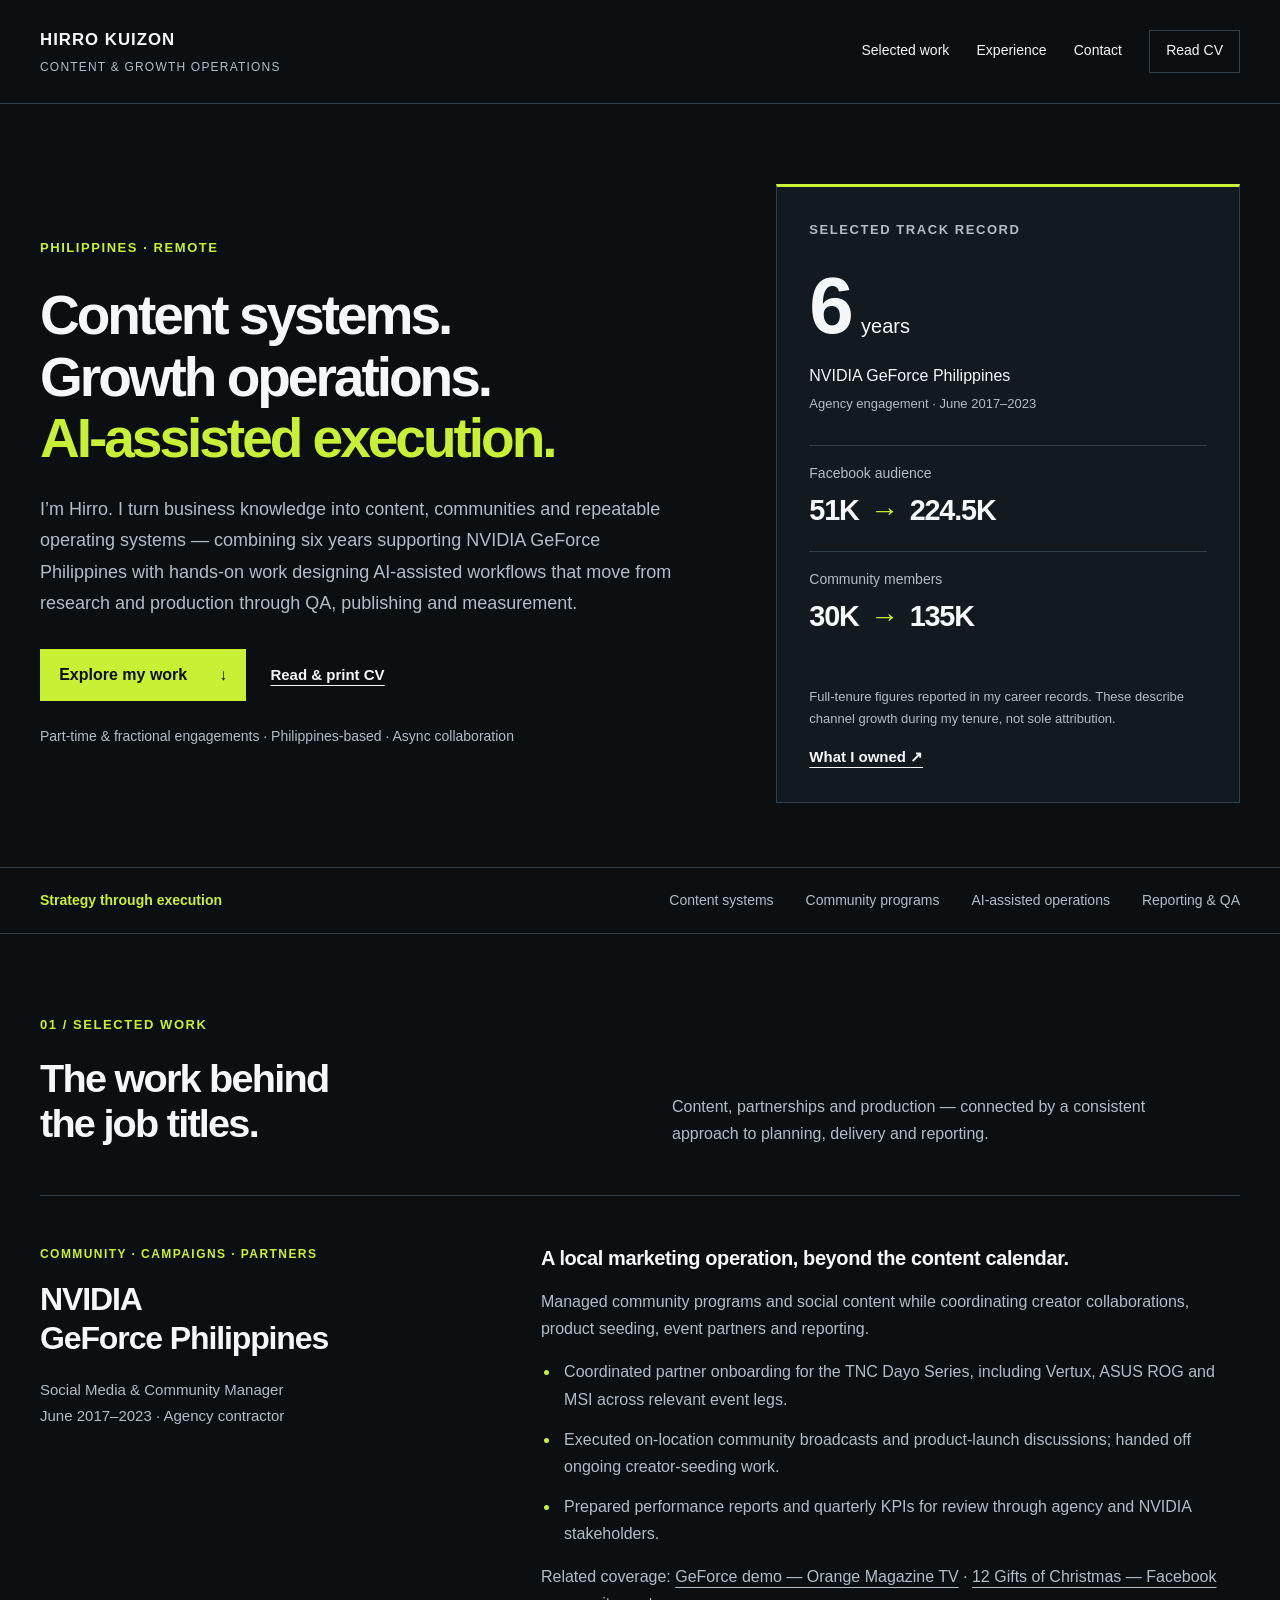
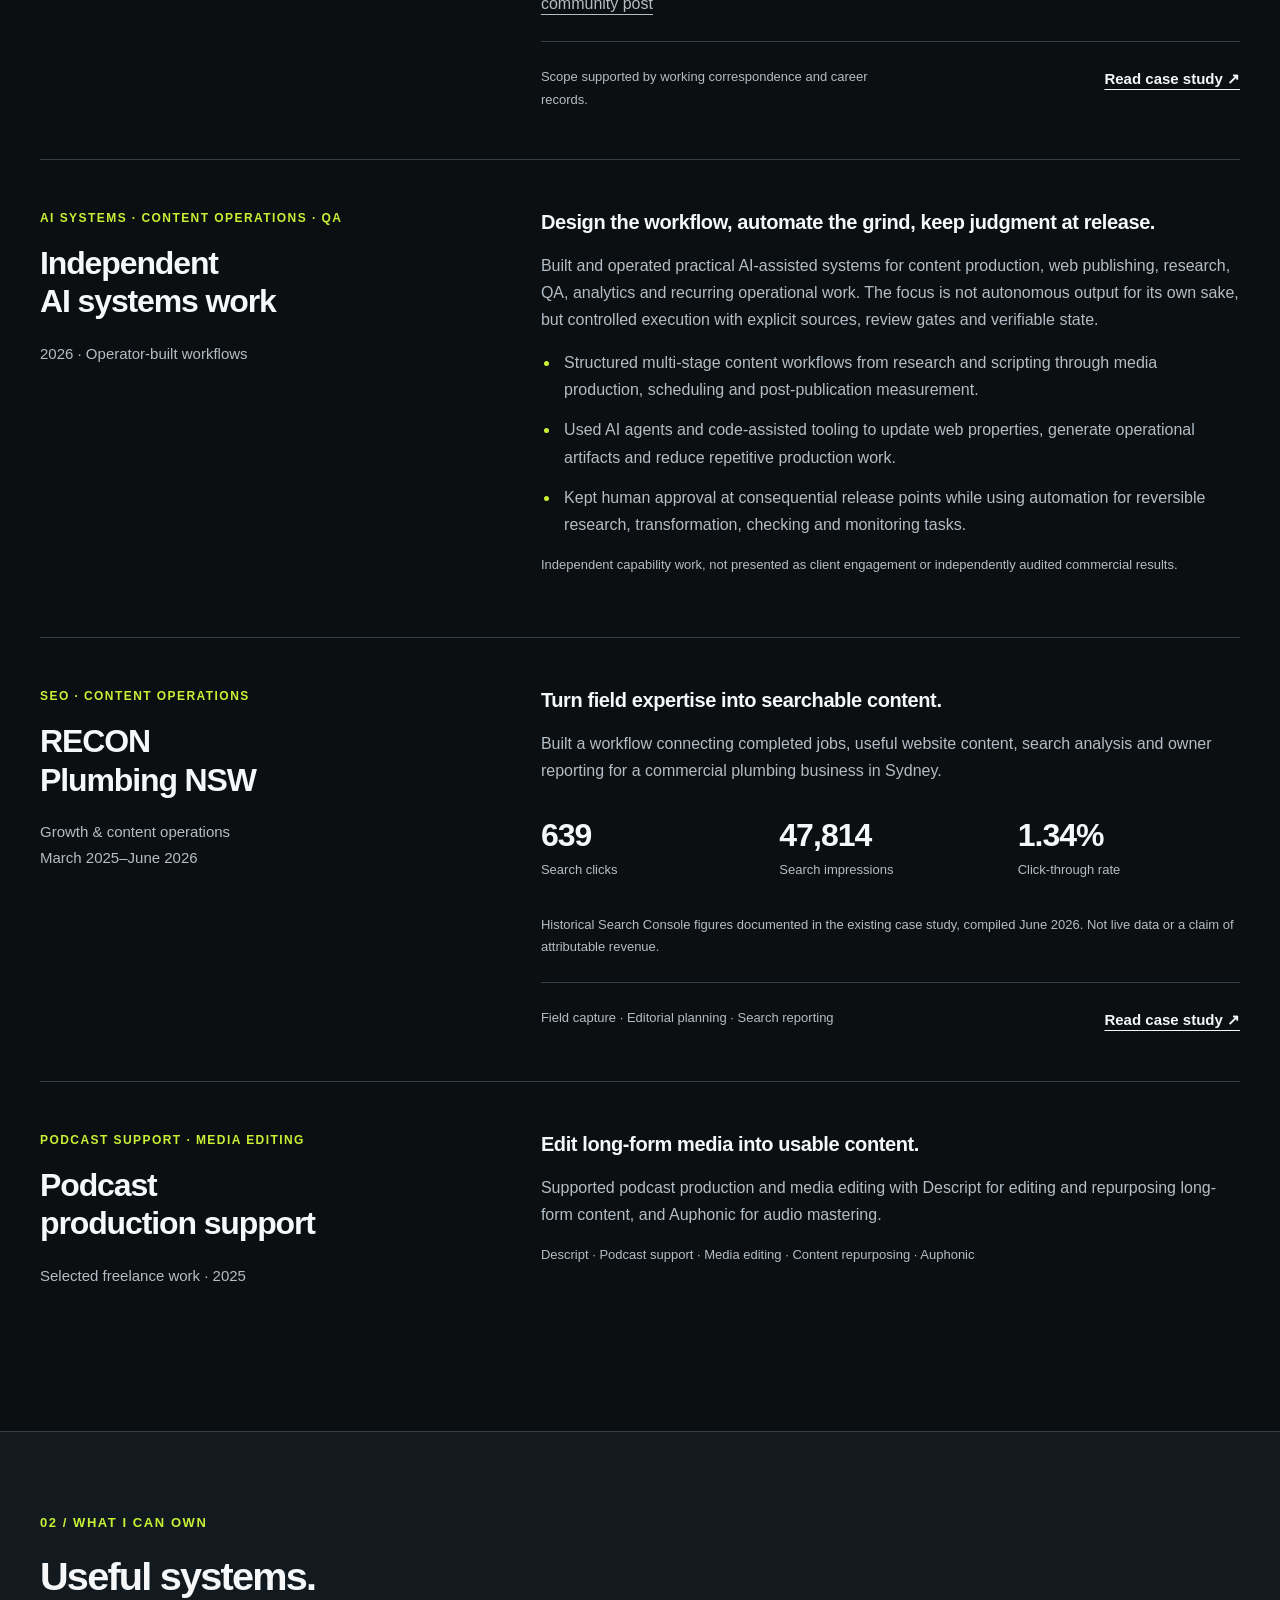
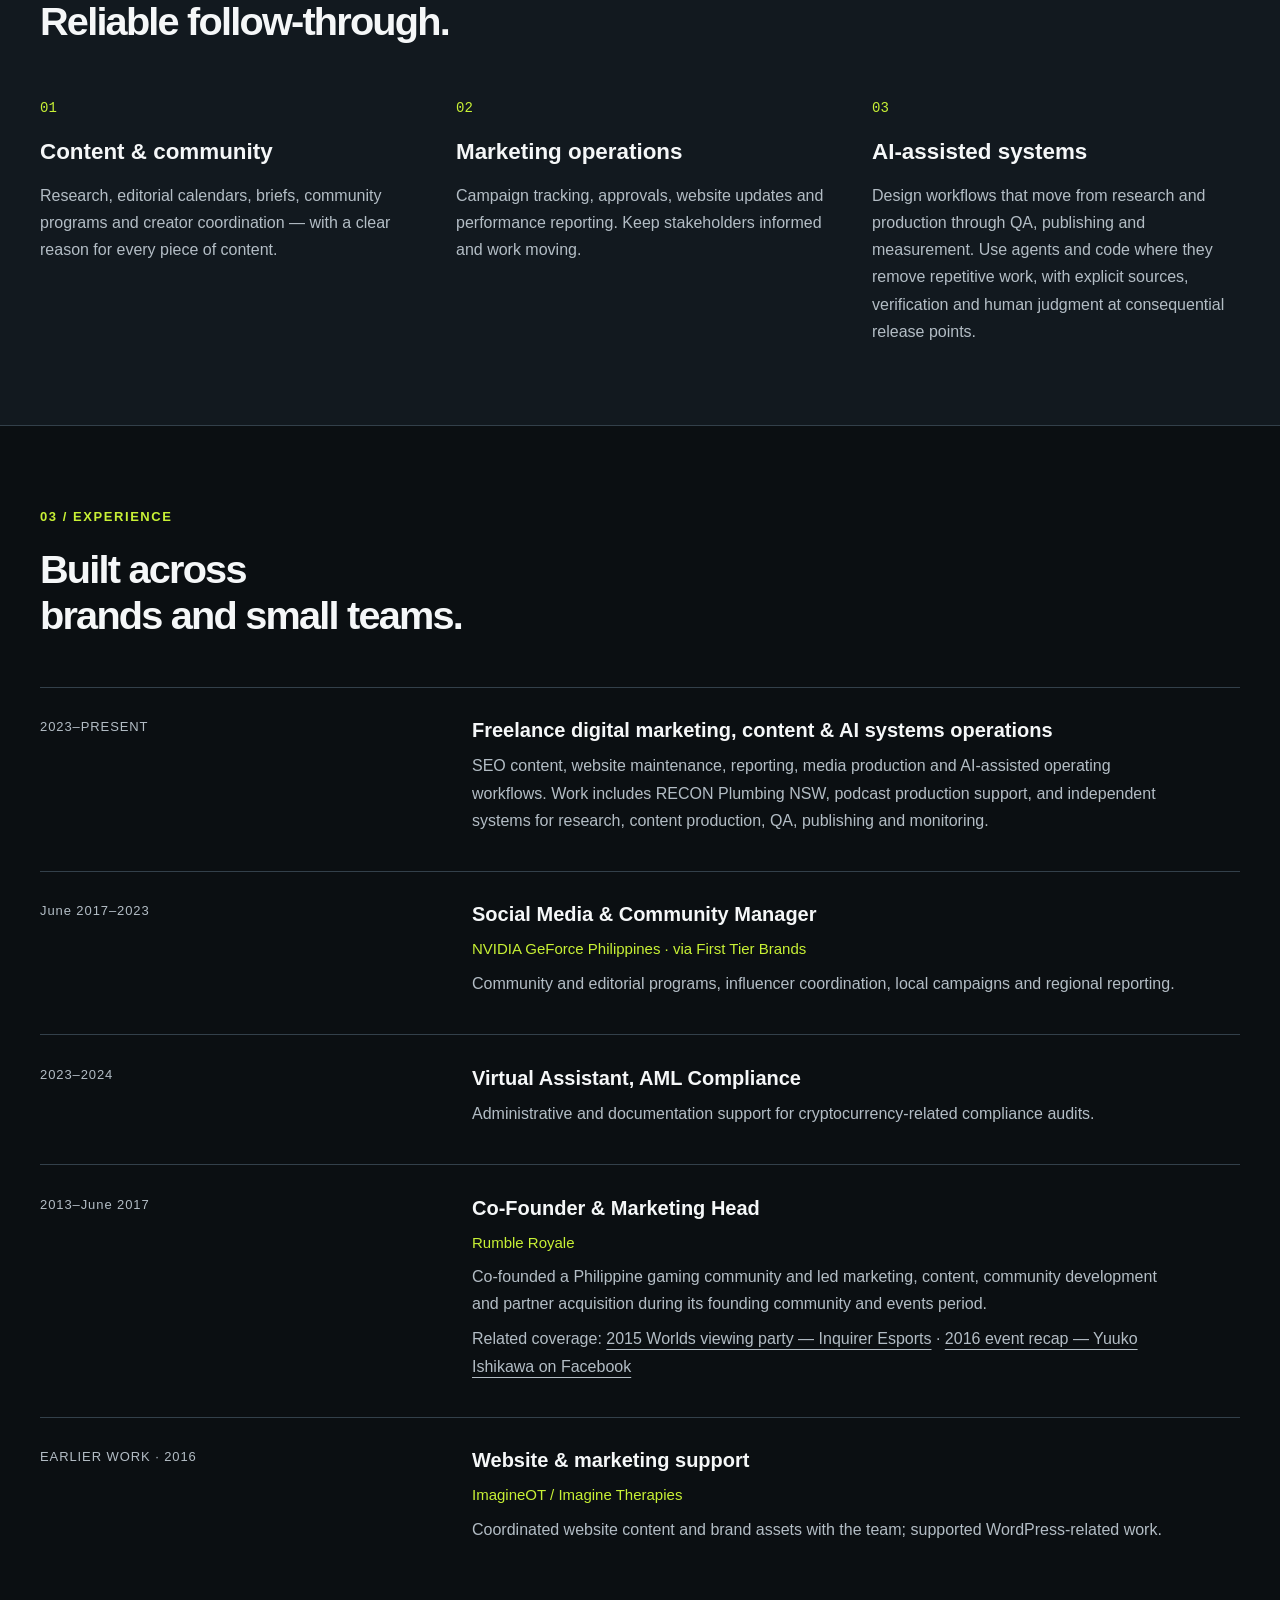
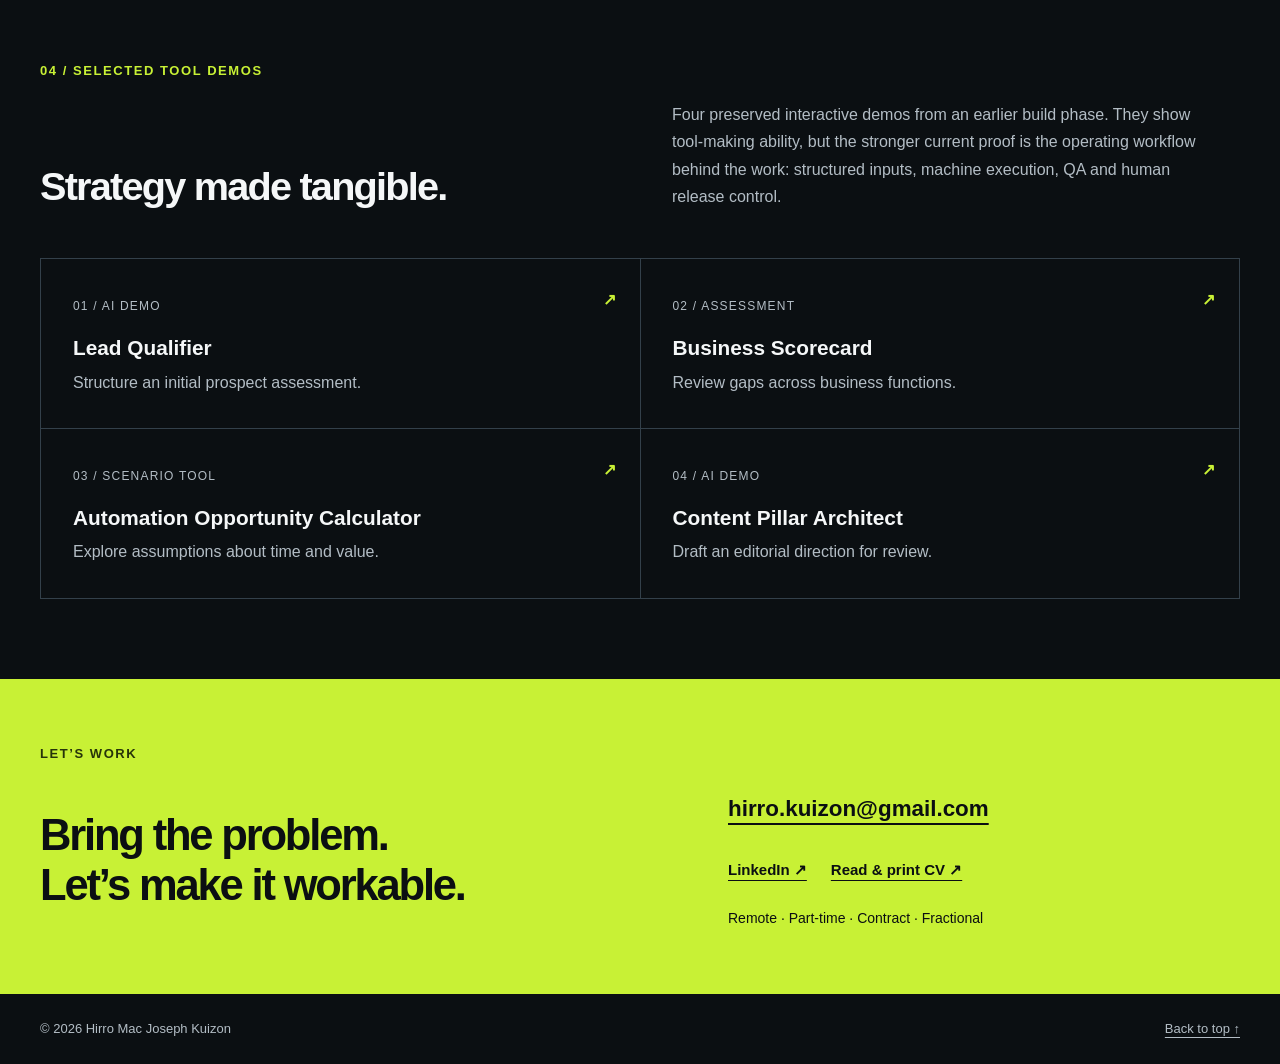
==== commit f04ddf6c: "Reposition CV around AI-assisted systems execution" ====
--- a/index.html
+++ b/index.html
@@ -1,13 +1,14 @@
 <!doctype html>
-<html lang="en"><head><meta charset="utf-8"><meta name="viewport" content="width=device-width,initial-scale=1"><title>Hirro Kuizon | Content Strategy & Growth Operations</title><meta name="description" content="Hirro Kuizon builds content, community and marketing operations for lean teams. Six years supporting NVIDIA GeForce Philippines, with AI-assisted workflows and practical delivery."><link rel="icon" type="image/svg+xml" href="data:image/svg+xml,%3Csvg xmlns='http://www.w3.org/2000/svg' viewBox='0 0 32 32'%3E%3Crect width='32' height='32' rx='5' fill='%23c8f135'/%3E%3Ctext x='4' y='23' font-family='Arial' font-size='20' font-weight='bold' fill='%230b0f12'%3EHK%3C/text%3E%3C/svg%3E"><link rel="stylesheet" href="style.css"></head>
+<html lang="en"><head><meta charset="utf-8"><meta name="viewport" content="width=device-width,initial-scale=1"><title>Hirro Kuizon | Content Systems, Growth Operations & AI-Assisted Execution</title><meta name="description" content="Hirro Kuizon builds content systems, community and growth operations for lean teams — combining proven marketing experience with AI-assisted execution, human review and practical delivery."><link rel="icon" type="image/svg+xml" href="data:image/svg+xml,%3Csvg xmlns='http://www.w3.org/2000/svg' viewBox='0 0 32 32'%3E%3Crect width='32' height='32' rx='5' fill='%23c8f135'/%3E%3Ctext x='4' y='23' font-family='Arial' font-size='20' font-weight='bold' fill='%230b0f12'%3EHK%3C/text%3E%3C/svg%3E"><link rel="stylesheet" href="style.css"></head>
 <body><a class="skip" href="#main">Skip to content</a><header class="header"><a class="wordmark" href="#">HIRRO KUIZON<span>CONTENT & GROWTH OPERATIONS</span></a><nav aria-label="Main navigation"><a href="#work">Selected work</a><a href="#experience">Experience</a><a href="#contact">Contact</a><a class="nav-cv" href="cv.html">Read CV</a></nav></header>
-<main id="main"><section class="hero wrap"><div class="hero-copy"><p class="eyebrow">PHILIPPINES · REMOTE</p><h1>Content strategy.<br>Operational discipline.<br><em>AI-assisted delivery.</em></h1><p class="intro">I’m Hirro. I turn business knowledge into content, communities and repeatable marketing workflows — from six years supporting NVIDIA GeForce Philippines to hands-on work with lean teams.</p><div class="actions"><a class="button" href="#work">Explore my work <span aria-hidden="true">↓</span></a><a class="text-link" href="cv.html">Read & print CV</a></div><p class="availability">Part-time & fractional engagements · Philippines-based · Async collaboration</p></div><aside class="hero-proof" aria-label="Selected career evidence"><p class="eyebrow">SELECTED TRACK RECORD</p><div class="proof-main"><strong>6<span>years</span></strong><p>NVIDIA GeForce Philippines<br><small>Agency engagement · June 2017–2023</small></p></div><dl class="metrics"><div><dt>Facebook audience</dt><dd>51K <span>→</span> 224.5K</dd></div><div><dt>Community members</dt><dd>30K <span>→</span> 135K</dd></div></dl><p class="note">Full-tenure figures reported in my career records. These describe channel growth during my tenure, not sole attribution.</p><a href="#nvidia" class="text-link">What I owned <span aria-hidden="true">↗</span></a></aside></section>
-<section class="band"><div class="wrap band-inner"><p>Strategy through execution</p><ul><li>Editorial systems</li><li>Community programs</li><li>Partner coordination</li><li>Reporting & QA</li></ul></div></section>
+<main id="main"><section class="hero wrap"><div class="hero-copy"><p class="eyebrow">PHILIPPINES · REMOTE</p><h1>Content systems.<br>Growth operations.<br><em>AI-assisted execution.</em></h1><p class="intro">I’m Hirro. I turn business knowledge into content, communities and repeatable operating systems — combining six years supporting NVIDIA GeForce Philippines with hands-on work designing AI-assisted workflows that move from research and production through QA, publishing and measurement.</p><div class="actions"><a class="button" href="#work">Explore my work <span aria-hidden="true">↓</span></a><a class="text-link" href="cv.html">Read & print CV</a></div><p class="availability">Part-time & fractional engagements · Philippines-based · Async collaboration</p></div><aside class="hero-proof" aria-label="Selected career evidence"><p class="eyebrow">SELECTED TRACK RECORD</p><div class="proof-main"><strong>6<span>years</span></strong><p>NVIDIA GeForce Philippines<br><small>Agency engagement · June 2017–2023</small></p></div><dl class="metrics"><div><dt>Facebook audience</dt><dd>51K <span>→</span> 224.5K</dd></div><div><dt>Community members</dt><dd>30K <span>→</span> 135K</dd></div></dl><p class="note">Full-tenure figures reported in my career records. These describe channel growth during my tenure, not sole attribution.</p><a href="#nvidia" class="text-link">What I owned <span aria-hidden="true">↗</span></a></aside></section>
+<section class="band"><div class="wrap band-inner"><p>Strategy through execution</p><ul><li>Content systems</li><li>Community programs</li><li>AI-assisted operations</li><li>Reporting & QA</li></ul></div></section>
 <span id="case-studies"></span><section class="wrap section" id="work"><div class="section-heading"><p class="eyebrow">01 / SELECTED WORK</p><h2>The work behind<br>the job titles.</h2><p>Content, partnerships and production — connected by a consistent approach to planning, delivery and reporting.</p></div>
 <article class="work-row featured" id="nvidia"><div class="work-title"><p class="eyebrow">COMMUNITY · CAMPAIGNS · PARTNERS</p><h3>NVIDIA<br>GeForce Philippines</h3><p class="muted">Social Media & Community Manager<br>June 2017–2023 · Agency contractor</p></div><div class="work-body"><h4>A local marketing operation, beyond the content calendar.</h4><p>Managed community programs and social content while coordinating creator collaborations, product seeding, event partners and reporting.</p><ul class="detail-list"><li>Coordinated partner onboarding for the TNC Dayo Series, including Vertux, ASUS ROG and MSI across relevant event legs.</li><li>Executed on-location community broadcasts and product-launch discussions; handed off ongoing creator-seeding work.</li><li>Prepared performance reports and quarterly KPIs for review through agency and NVIDIA stakeholders.</li></ul><p class="context-links">Related coverage: <a href="https://www.youtube.com/watch?v=lvDoEevZUSg">GeForce demo — Orange Magazine TV</a> · <a href="https://www.facebook.com/groups/GeForceCommunityPH/posts/5255547787881732/">12 Gifts of Christmas — Facebook community post</a></p><div class="case-foot"><span class="note">Scope supported by working correspondence and career records.</span><a class="text-link" href="case-studies/nvidia-geforce-ph.html">Read case study ↗</a></div></div></article>
+<article class="work-row"><div class="work-title"><p class="eyebrow">AI SYSTEMS · CONTENT OPERATIONS · QA</p><h3>Independent<br>AI systems work</h3><p class="muted">2026 · Operator-built workflows</p></div><div class="work-body"><h4>Design the workflow, automate the grind, keep judgment at release.</h4><p>Built and operated practical AI-assisted systems for content production, web publishing, research, QA, analytics and recurring operational work. The focus is not autonomous output for its own sake, but controlled execution with explicit sources, review gates and verifiable state.</p><ul class="detail-list"><li>Structured multi-stage content workflows from research and scripting through media production, scheduling and post-publication measurement.</li><li>Used AI agents and code-assisted tooling to update web properties, generate operational artifacts and reduce repetitive production work.</li><li>Kept human approval at consequential release points while using automation for reversible research, transformation, checking and monitoring tasks.</li></ul><p class="note">Independent capability work, not presented as client engagement or independently audited commercial results.</p></div></article>
 <article class="work-row"><div class="work-title"><p class="eyebrow">SEO · CONTENT OPERATIONS</p><h3>RECON<br>Plumbing NSW</h3><p class="muted">Growth & content operations<br>March 2025–June 2026</p></div><div class="work-body"><h4>Turn field expertise into searchable content.</h4><p>Built a workflow connecting completed jobs, useful website content, search analysis and owner reporting for a commercial plumbing business in Sydney.</p><div class="inline-metrics"><div><strong>639</strong><span>Search clicks</span></div><div><strong>47,814</strong><span>Search impressions</span></div><div><strong>1.34%</strong><span>Click-through rate</span></div></div><p class="note">Historical Search Console figures documented in the existing case study, compiled June 2026. Not live data or a claim of attributable revenue.</p><div class="case-foot"><span class="note">Field capture · Editorial planning · Search reporting</span><a class="text-link" href="case-studies/recon-plumbing.html">Read case study ↗</a></div></div></article>
 <article class="work-row"><div class="work-title"><p class="eyebrow">PODCAST SUPPORT · MEDIA EDITING</p><h3>Podcast<br>production support</h3><p class="muted">Selected freelance work · 2025</p></div><div class="work-body"><h4>Edit long-form media into usable content.</h4><p>Supported podcast production and media editing with Descript for editing and repurposing long-form content, and Auphonic for audio mastering.</p><p class="note">Descript · Podcast support · Media editing · Content repurposing · Auphonic</p></div></article></section>
-<section class="capabilities"><div class="wrap section"><div class="section-heading"><p class="eyebrow">02 / WHAT I CAN OWN</p><h2>Useful systems.<br>Reliable follow-through.</h2></div><div class="three-grid"><article><span class="number">01</span><h3>Content & community</h3><p>Research, editorial calendars, briefs, community programs and creator coordination — with a clear reason for every piece of content.</p></article><article><span class="number">02</span><h3>Marketing operations</h3><p>Campaign tracking, approvals, website updates and performance reporting. Keep stakeholders informed and work moving.</p></article><article><span class="number">03</span><h3>AI-assisted workflows</h3><p>Use AI for research, drafting and lightweight tools. Define the task, check the output, document the workflow and keep human judgment at release.</p></article></div></div></section>
-<section class="wrap section" id="experience"><div class="section-heading"><p class="eyebrow">03 / EXPERIENCE</p><h2>Built across<br>brands and small teams.</h2></div><div class="timeline"><article><p class="date">2023–PRESENT</p><div><h3>Freelance digital marketing & content operations</h3><p>SEO content, website maintenance, reporting and AI-assisted workflows. Selected projects include RECON Plumbing NSW, podcast production support and media editing with Descript.</p></div></article><article><p class="date">June 2017–2023</p><div><h3>Social Media & Community Manager</h3><p class="company">NVIDIA GeForce Philippines · via First Tier Brands</p><p>Community and editorial programs, influencer coordination, local campaigns and regional reporting.</p></div></article><article><p class="date">2023–2024</p><div><h3>Virtual Assistant, AML Compliance</h3><p>Administrative and documentation support for cryptocurrency-related compliance audits.</p></div></article><article><p class="date">2013–June 2017</p><div><h3>Co-Founder & Marketing Head</h3><p class="company">Rumble Royale</p><p>Co-founded a Philippine gaming community and led marketing, content, community development and partner acquisition during its founding community and events period.</p><p class="context-links">Related coverage: <a href="https://esports.inquirer.net/11989/watch-the-world-championship-finals-of-league-of-legends-at-sm-north-edsa-on-halloween">2015 Worlds viewing party — Inquirer Esports</a> · <a href="https://www.facebook.com/PotatoTornadoYuuko/posts/saving-the-best-event-post-for-last-huwaaaw-xdokay-so-lemme-get-this-straighti-t/682101621942128/">2016 event recap — Yuuko Ishikawa on Facebook</a></p></div></article><article><p class="date">EARLIER WORK · 2016</p><div><h3>Website & marketing support</h3><p class="company">ImagineOT / Imagine Therapies</p><p>Coordinated website content and brand assets with the team; supported WordPress-related work.</p></div></article></div></section>
-<section class="wrap section tools" id="tools"><div class="section-heading"><p class="eyebrow">04 / SELECTED TOOL DEMOS</p><h2>Strategy made tangible.</h2><p>Four interactive tools: two rule-based assessments and two AI-assisted demos. AI service availability is unverified; review generated suggestions before use.</p></div><div class="tools-grid"><a href="lead-qualifier.html"><span>01 / AI DEMO</span><h3>Lead Qualifier</h3><p>Structure an initial prospect assessment.</p><b aria-hidden="true">↗</b></a><a href="business-scorecard.html"><span>02 / ASSESSMENT</span><h3>Business Scorecard</h3><p>Review gaps across business functions.</p><b aria-hidden="true">↗</b></a><a href="roi-estimator.html"><span>03 / SCENARIO TOOL</span><h3>Automation Opportunity Calculator</h3><p>Explore assumptions about time and value.</p><b aria-hidden="true">↗</b></a><a href="content-pillar-architect.html"><span>04 / AI DEMO</span><h3>Content Pillar Architect</h3><p>Draft an editorial direction for review.</p><b aria-hidden="true">↗</b></a></div></section>
+<section class="capabilities"><div class="wrap section"><div class="section-heading"><p class="eyebrow">02 / WHAT I CAN OWN</p><h2>Useful systems.<br>Reliable follow-through.</h2></div><div class="three-grid"><article><span class="number">01</span><h3>Content & community</h3><p>Research, editorial calendars, briefs, community programs and creator coordination — with a clear reason for every piece of content.</p></article><article><span class="number">02</span><h3>Marketing operations</h3><p>Campaign tracking, approvals, website updates and performance reporting. Keep stakeholders informed and work moving.</p></article><article><span class="number">03</span><h3>AI-assisted systems</h3><p>Design workflows that move from research and production through QA, publishing and measurement. Use agents and code where they remove repetitive work, with explicit sources, verification and human judgment at consequential release points.</p></article></div></div></section>
+<section class="wrap section" id="experience"><div class="section-heading"><p class="eyebrow">03 / EXPERIENCE</p><h2>Built across<br>brands and small teams.</h2></div><div class="timeline"><article><p class="date">2023–PRESENT</p><div><h3>Freelance digital marketing, content & AI systems operations</h3><p>SEO content, website maintenance, reporting, media production and AI-assisted operating workflows. Work includes RECON Plumbing NSW, podcast production support, and independent systems for research, content production, QA, publishing and monitoring.</p></div></article><article><p class="date">June 2017–2023</p><div><h3>Social Media & Community Manager</h3><p class="company">NVIDIA GeForce Philippines · via First Tier Brands</p><p>Community and editorial programs, influencer coordination, local campaigns and regional reporting.</p></div></article><article><p class="date">2023–2024</p><div><h3>Virtual Assistant, AML Compliance</h3><p>Administrative and documentation support for cryptocurrency-related compliance audits.</p></div></article><article><p class="date">2013–June 2017</p><div><h3>Co-Founder & Marketing Head</h3><p class="company">Rumble Royale</p><p>Co-founded a Philippine gaming community and led marketing, content, community development and partner acquisition during its founding community and events period.</p><p class="context-links">Related coverage: <a href="https://esports.inquirer.net/11989/watch-the-world-championship-finals-of-league-of-legends-at-sm-north-edsa-on-halloween">2015 Worlds viewing party — Inquirer Esports</a> · <a href="https://www.facebook.com/PotatoTornadoYuuko/posts/saving-the-best-event-post-for-last-huwaaaw-xdokay-so-lemme-get-this-straighti-t/682101621942128/">2016 event recap — Yuuko Ishikawa on Facebook</a></p></div></article><article><p class="date">EARLIER WORK · 2016</p><div><h3>Website & marketing support</h3><p class="company">ImagineOT / Imagine Therapies</p><p>Coordinated website content and brand assets with the team; supported WordPress-related work.</p></div></article></div></section>
+<section class="wrap section tools" id="tools"><div class="section-heading"><p class="eyebrow">04 / SELECTED TOOL DEMOS</p><h2>Strategy made tangible.</h2><p>Four preserved interactive demos from an earlier build phase. They show tool-making ability, but the stronger current proof is the operating workflow behind the work: structured inputs, machine execution, QA and human release control.</p></div><div class="tools-grid"><a href="lead-qualifier.html"><span>01 / AI DEMO</span><h3>Lead Qualifier</h3><p>Structure an initial prospect assessment.</p><b aria-hidden="true">↗</b></a><a href="business-scorecard.html"><span>02 / ASSESSMENT</span><h3>Business Scorecard</h3><p>Review gaps across business functions.</p><b aria-hidden="true">↗</b></a><a href="roi-estimator.html"><span>03 / SCENARIO TOOL</span><h3>Automation Opportunity Calculator</h3><p>Explore assumptions about time and value.</p><b aria-hidden="true">↗</b></a><a href="content-pillar-architect.html"><span>04 / AI DEMO</span><h3>Content Pillar Architect</h3><p>Draft an editorial direction for review.</p><b aria-hidden="true">↗</b></a></div></section>
 <section class="contact" id="contact"><div class="wrap"><p class="eyebrow">LET’S WORK</p><div class="contact-layout"><h2>Bring the problem.<br>Let’s make it workable.</h2><div><a class="email" href="mailto:hirro.kuizon@gmail.com">hirro.kuizon@gmail.com</a><div class="actions"><a class="text-link" href="https://www.linkedin.com/in/ngirro/">LinkedIn ↗</a><a class="text-link" href="cv.html">Read & print CV ↗</a></div><p>Remote · Part-time · Contract · Fractional</p></div></div></div></section></main><footer class="wrap"><span>© 2026 Hirro Mac Joseph Kuizon</span><a href="#">Back to top ↑</a></footer></body></html>
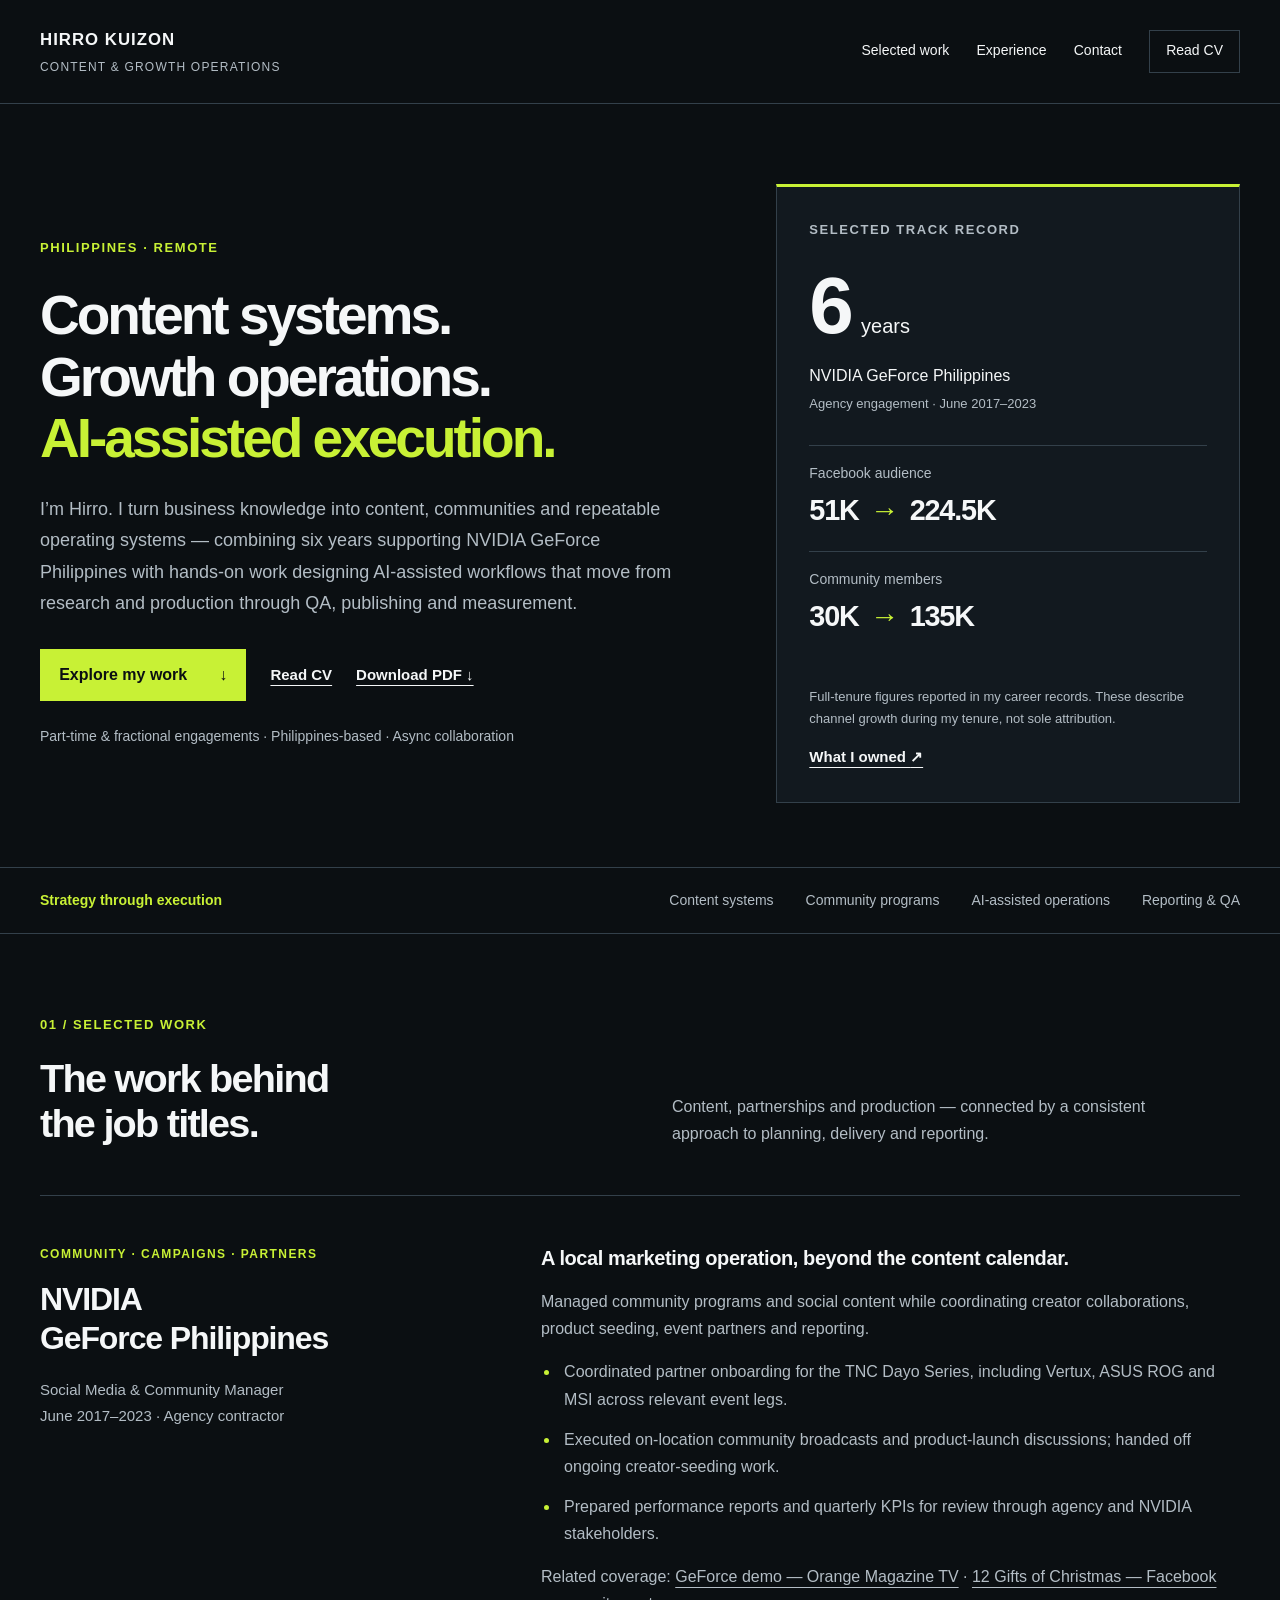
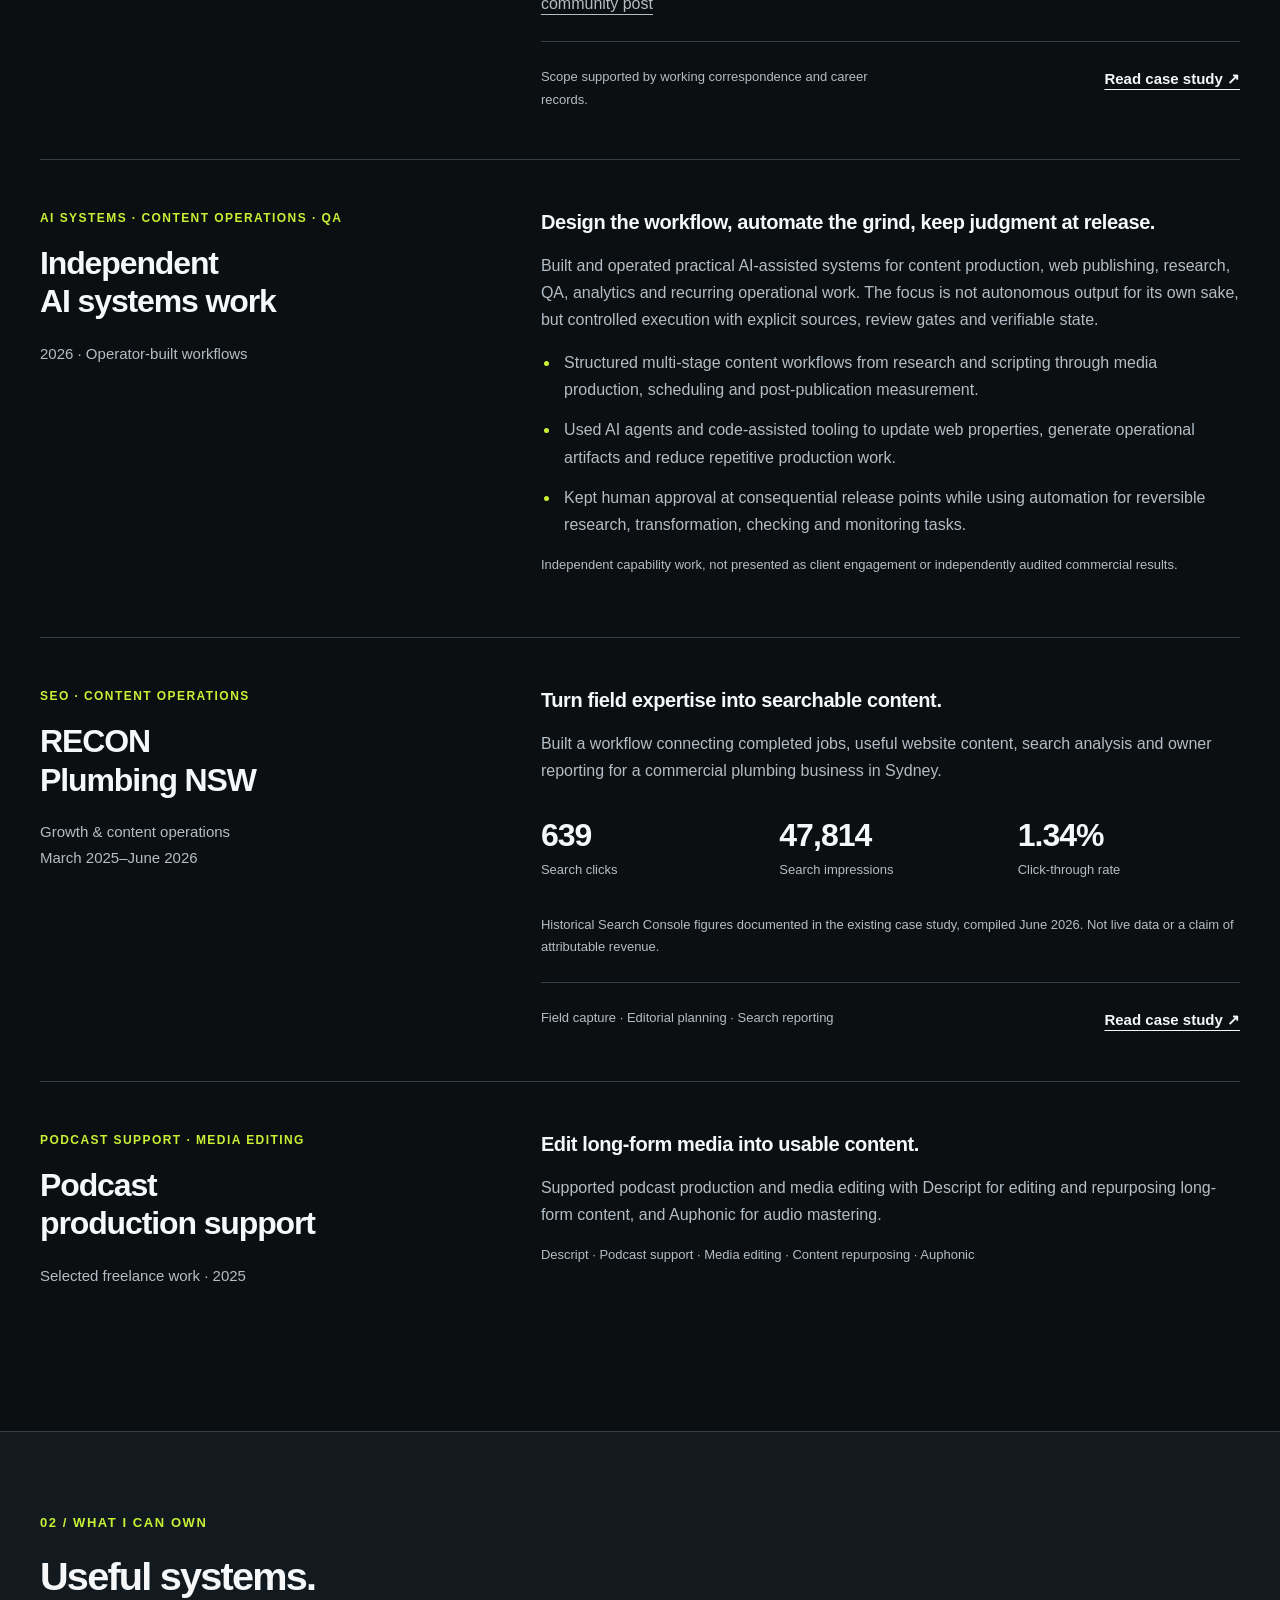
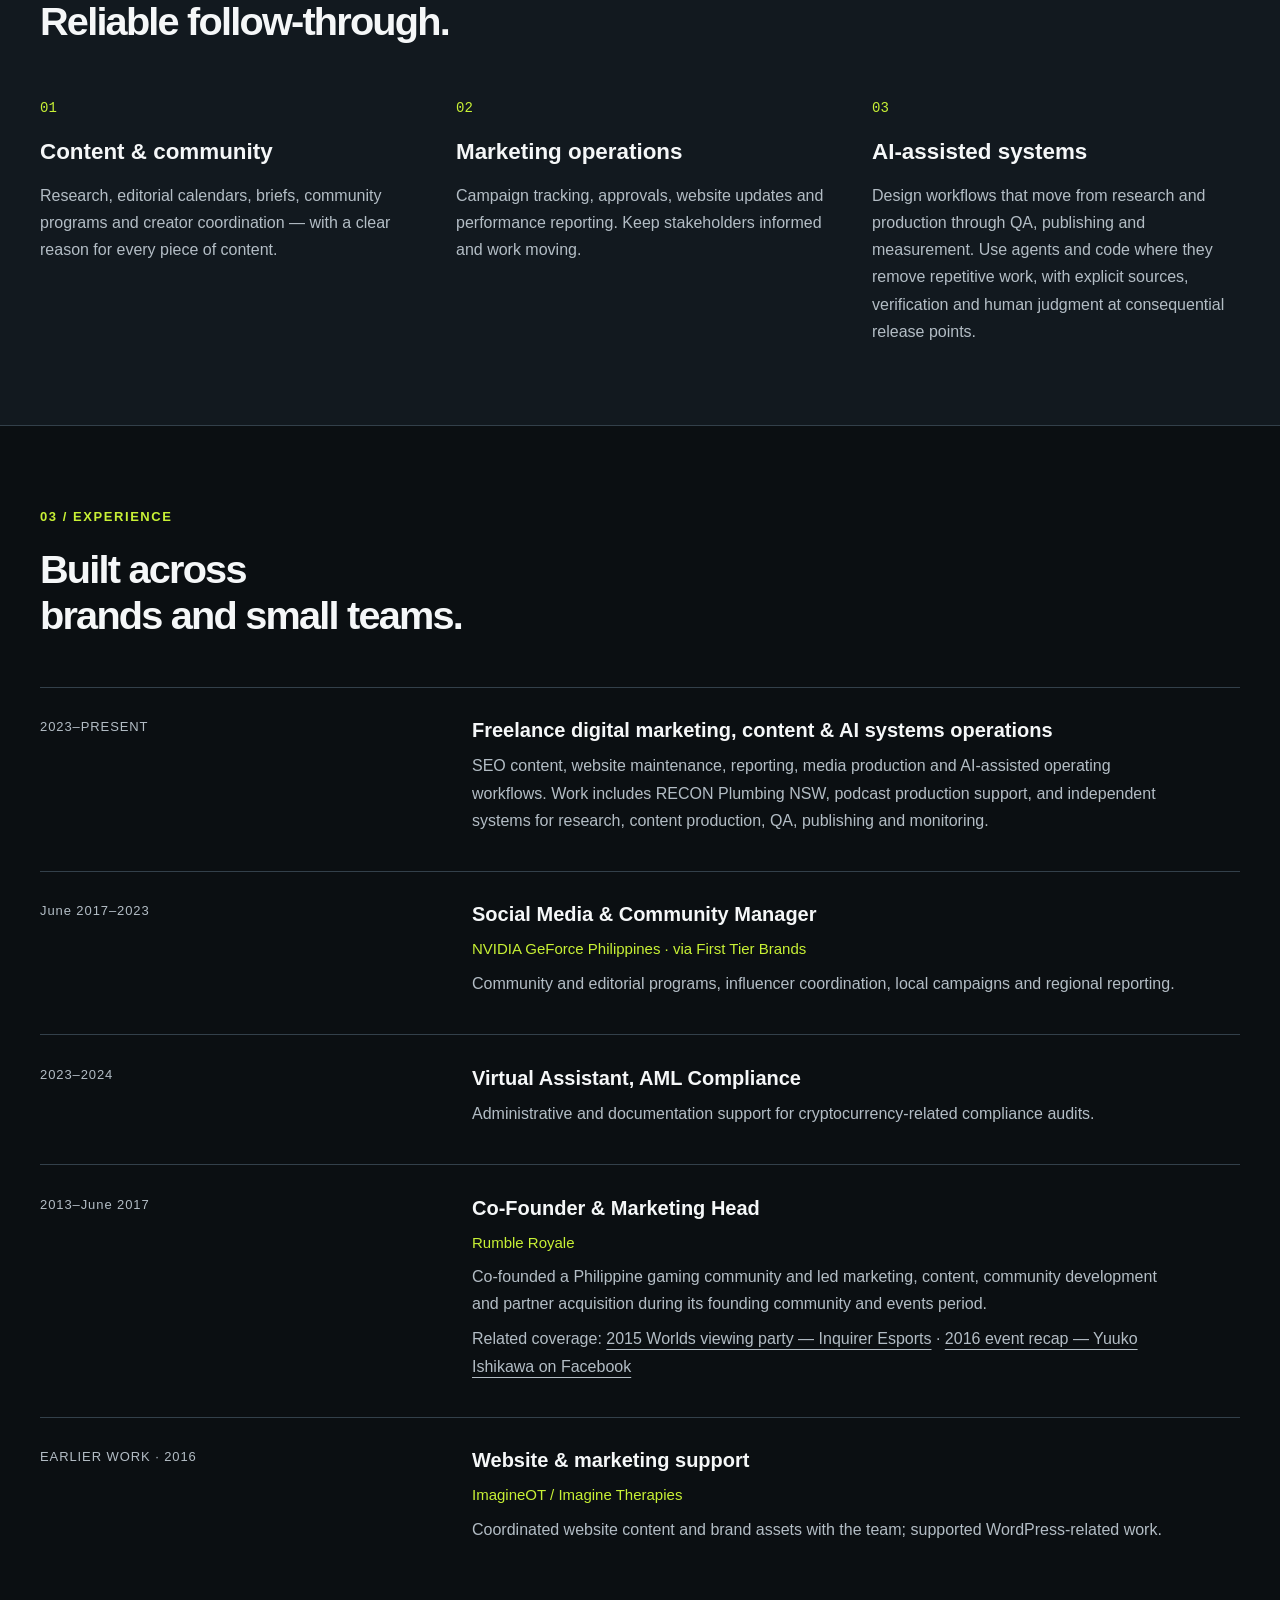
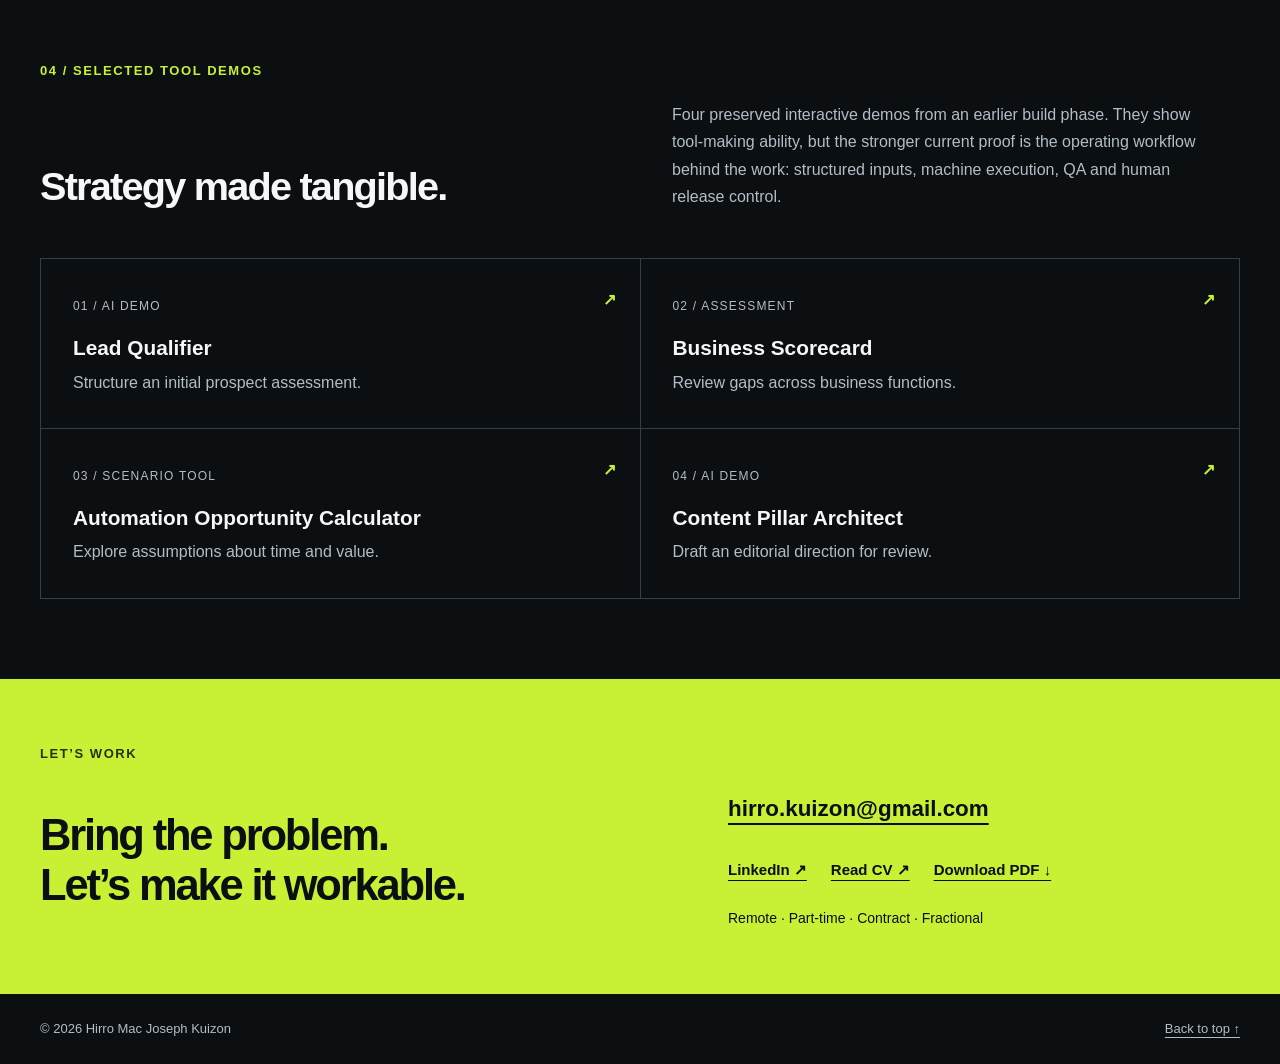
==== commit d1dbf2e6: "Expose updated downloadable CV on portfolio" ====
--- a/index.html
+++ b/index.html
@@ -1,7 +1,7 @@
 <!doctype html>
 <html lang="en"><head><meta charset="utf-8"><meta name="viewport" content="width=device-width,initial-scale=1"><title>Hirro Kuizon | Content Systems, Growth Operations & AI-Assisted Execution</title><meta name="description" content="Hirro Kuizon builds content systems, community and growth operations for lean teams — combining proven marketing experience with AI-assisted execution, human review and practical delivery."><link rel="icon" type="image/svg+xml" href="data:image/svg+xml,%3Csvg xmlns='http://www.w3.org/2000/svg' viewBox='0 0 32 32'%3E%3Crect width='32' height='32' rx='5' fill='%23c8f135'/%3E%3Ctext x='4' y='23' font-family='Arial' font-size='20' font-weight='bold' fill='%230b0f12'%3EHK%3C/text%3E%3C/svg%3E"><link rel="stylesheet" href="style.css"></head>
 <body><a class="skip" href="#main">Skip to content</a><header class="header"><a class="wordmark" href="#">HIRRO KUIZON<span>CONTENT & GROWTH OPERATIONS</span></a><nav aria-label="Main navigation"><a href="#work">Selected work</a><a href="#experience">Experience</a><a href="#contact">Contact</a><a class="nav-cv" href="cv.html">Read CV</a></nav></header>
-<main id="main"><section class="hero wrap"><div class="hero-copy"><p class="eyebrow">PHILIPPINES · REMOTE</p><h1>Content systems.<br>Growth operations.<br><em>AI-assisted execution.</em></h1><p class="intro">I’m Hirro. I turn business knowledge into content, communities and repeatable operating systems — combining six years supporting NVIDIA GeForce Philippines with hands-on work designing AI-assisted workflows that move from research and production through QA, publishing and measurement.</p><div class="actions"><a class="button" href="#work">Explore my work <span aria-hidden="true">↓</span></a><a class="text-link" href="cv.html">Read & print CV</a></div><p class="availability">Part-time & fractional engagements · Philippines-based · Async collaboration</p></div><aside class="hero-proof" aria-label="Selected career evidence"><p class="eyebrow">SELECTED TRACK RECORD</p><div class="proof-main"><strong>6<span>years</span></strong><p>NVIDIA GeForce Philippines<br><small>Agency engagement · June 2017–2023</small></p></div><dl class="metrics"><div><dt>Facebook audience</dt><dd>51K <span>→</span> 224.5K</dd></div><div><dt>Community members</dt><dd>30K <span>→</span> 135K</dd></div></dl><p class="note">Full-tenure figures reported in my career records. These describe channel growth during my tenure, not sole attribution.</p><a href="#nvidia" class="text-link">What I owned <span aria-hidden="true">↗</span></a></aside></section>
+<main id="main"><section class="hero wrap"><div class="hero-copy"><p class="eyebrow">PHILIPPINES · REMOTE</p><h1>Content systems.<br>Growth operations.<br><em>AI-assisted execution.</em></h1><p class="intro">I’m Hirro. I turn business knowledge into content, communities and repeatable operating systems — combining six years supporting NVIDIA GeForce Philippines with hands-on work designing AI-assisted workflows that move from research and production through QA, publishing and measurement.</p><div class="actions"><a class="button" href="#work">Explore my work <span aria-hidden="true">↓</span></a><a class="text-link" href="cv.html">Read CV</a><a class="text-link" href="Hirro-Kuizon-Content-SEO-AI-Ops-CV-2026.pdf" download>Download PDF ↓</a></div><p class="availability">Part-time & fractional engagements · Philippines-based · Async collaboration</p></div><aside class="hero-proof" aria-label="Selected career evidence"><p class="eyebrow">SELECTED TRACK RECORD</p><div class="proof-main"><strong>6<span>years</span></strong><p>NVIDIA GeForce Philippines<br><small>Agency engagement · June 2017–2023</small></p></div><dl class="metrics"><div><dt>Facebook audience</dt><dd>51K <span>→</span> 224.5K</dd></div><div><dt>Community members</dt><dd>30K <span>→</span> 135K</dd></div></dl><p class="note">Full-tenure figures reported in my career records. These describe channel growth during my tenure, not sole attribution.</p><a href="#nvidia" class="text-link">What I owned <span aria-hidden="true">↗</span></a></aside></section>
 <section class="band"><div class="wrap band-inner"><p>Strategy through execution</p><ul><li>Content systems</li><li>Community programs</li><li>AI-assisted operations</li><li>Reporting & QA</li></ul></div></section>
 <span id="case-studies"></span><section class="wrap section" id="work"><div class="section-heading"><p class="eyebrow">01 / SELECTED WORK</p><h2>The work behind<br>the job titles.</h2><p>Content, partnerships and production — connected by a consistent approach to planning, delivery and reporting.</p></div>
 <article class="work-row featured" id="nvidia"><div class="work-title"><p class="eyebrow">COMMUNITY · CAMPAIGNS · PARTNERS</p><h3>NVIDIA<br>GeForce Philippines</h3><p class="muted">Social Media & Community Manager<br>June 2017–2023 · Agency contractor</p></div><div class="work-body"><h4>A local marketing operation, beyond the content calendar.</h4><p>Managed community programs and social content while coordinating creator collaborations, product seeding, event partners and reporting.</p><ul class="detail-list"><li>Coordinated partner onboarding for the TNC Dayo Series, including Vertux, ASUS ROG and MSI across relevant event legs.</li><li>Executed on-location community broadcasts and product-launch discussions; handed off ongoing creator-seeding work.</li><li>Prepared performance reports and quarterly KPIs for review through agency and NVIDIA stakeholders.</li></ul><p class="context-links">Related coverage: <a href="https://www.youtube.com/watch?v=lvDoEevZUSg">GeForce demo — Orange Magazine TV</a> · <a href="https://www.facebook.com/groups/GeForceCommunityPH/posts/5255547787881732/">12 Gifts of Christmas — Facebook community post</a></p><div class="case-foot"><span class="note">Scope supported by working correspondence and career records.</span><a class="text-link" href="case-studies/nvidia-geforce-ph.html">Read case study ↗</a></div></div></article>
@@ -11,4 +11,4 @@
 <section class="capabilities"><div class="wrap section"><div class="section-heading"><p class="eyebrow">02 / WHAT I CAN OWN</p><h2>Useful systems.<br>Reliable follow-through.</h2></div><div class="three-grid"><article><span class="number">01</span><h3>Content & community</h3><p>Research, editorial calendars, briefs, community programs and creator coordination — with a clear reason for every piece of content.</p></article><article><span class="number">02</span><h3>Marketing operations</h3><p>Campaign tracking, approvals, website updates and performance reporting. Keep stakeholders informed and work moving.</p></article><article><span class="number">03</span><h3>AI-assisted systems</h3><p>Design workflows that move from research and production through QA, publishing and measurement. Use agents and code where they remove repetitive work, with explicit sources, verification and human judgment at consequential release points.</p></article></div></div></section>
 <section class="wrap section" id="experience"><div class="section-heading"><p class="eyebrow">03 / EXPERIENCE</p><h2>Built across<br>brands and small teams.</h2></div><div class="timeline"><article><p class="date">2023–PRESENT</p><div><h3>Freelance digital marketing, content & AI systems operations</h3><p>SEO content, website maintenance, reporting, media production and AI-assisted operating workflows. Work includes RECON Plumbing NSW, podcast production support, and independent systems for research, content production, QA, publishing and monitoring.</p></div></article><article><p class="date">June 2017–2023</p><div><h3>Social Media & Community Manager</h3><p class="company">NVIDIA GeForce Philippines · via First Tier Brands</p><p>Community and editorial programs, influencer coordination, local campaigns and regional reporting.</p></div></article><article><p class="date">2023–2024</p><div><h3>Virtual Assistant, AML Compliance</h3><p>Administrative and documentation support for cryptocurrency-related compliance audits.</p></div></article><article><p class="date">2013–June 2017</p><div><h3>Co-Founder & Marketing Head</h3><p class="company">Rumble Royale</p><p>Co-founded a Philippine gaming community and led marketing, content, community development and partner acquisition during its founding community and events period.</p><p class="context-links">Related coverage: <a href="https://esports.inquirer.net/11989/watch-the-world-championship-finals-of-league-of-legends-at-sm-north-edsa-on-halloween">2015 Worlds viewing party — Inquirer Esports</a> · <a href="https://www.facebook.com/PotatoTornadoYuuko/posts/saving-the-best-event-post-for-last-huwaaaw-xdokay-so-lemme-get-this-straighti-t/682101621942128/">2016 event recap — Yuuko Ishikawa on Facebook</a></p></div></article><article><p class="date">EARLIER WORK · 2016</p><div><h3>Website & marketing support</h3><p class="company">ImagineOT / Imagine Therapies</p><p>Coordinated website content and brand assets with the team; supported WordPress-related work.</p></div></article></div></section>
 <section class="wrap section tools" id="tools"><div class="section-heading"><p class="eyebrow">04 / SELECTED TOOL DEMOS</p><h2>Strategy made tangible.</h2><p>Four preserved interactive demos from an earlier build phase. They show tool-making ability, but the stronger current proof is the operating workflow behind the work: structured inputs, machine execution, QA and human release control.</p></div><div class="tools-grid"><a href="lead-qualifier.html"><span>01 / AI DEMO</span><h3>Lead Qualifier</h3><p>Structure an initial prospect assessment.</p><b aria-hidden="true">↗</b></a><a href="business-scorecard.html"><span>02 / ASSESSMENT</span><h3>Business Scorecard</h3><p>Review gaps across business functions.</p><b aria-hidden="true">↗</b></a><a href="roi-estimator.html"><span>03 / SCENARIO TOOL</span><h3>Automation Opportunity Calculator</h3><p>Explore assumptions about time and value.</p><b aria-hidden="true">↗</b></a><a href="content-pillar-architect.html"><span>04 / AI DEMO</span><h3>Content Pillar Architect</h3><p>Draft an editorial direction for review.</p><b aria-hidden="true">↗</b></a></div></section>
-<section class="contact" id="contact"><div class="wrap"><p class="eyebrow">LET’S WORK</p><div class="contact-layout"><h2>Bring the problem.<br>Let’s make it workable.</h2><div><a class="email" href="mailto:hirro.kuizon@gmail.com">hirro.kuizon@gmail.com</a><div class="actions"><a class="text-link" href="https://www.linkedin.com/in/ngirro/">LinkedIn ↗</a><a class="text-link" href="cv.html">Read & print CV ↗</a></div><p>Remote · Part-time · Contract · Fractional</p></div></div></div></section></main><footer class="wrap"><span>© 2026 Hirro Mac Joseph Kuizon</span><a href="#">Back to top ↑</a></footer></body></html>
+<section class="contact" id="contact"><div class="wrap"><p class="eyebrow">LET’S WORK</p><div class="contact-layout"><h2>Bring the problem.<br>Let’s make it workable.</h2><div><a class="email" href="mailto:hirro.kuizon@gmail.com">hirro.kuizon@gmail.com</a><div class="actions"><a class="text-link" href="https://www.linkedin.com/in/ngirro/">LinkedIn ↗</a><a class="text-link" href="cv.html">Read CV ↗</a><a class="text-link" href="Hirro-Kuizon-Content-SEO-AI-Ops-CV-2026.pdf" download>Download PDF ↓</a></div><p>Remote · Part-time · Contract · Fractional</p></div></div></div></section></main><footer class="wrap"><span>© 2026 Hirro Mac Joseph Kuizon</span><a href="#">Back to top ↑</a></footer></body></html>
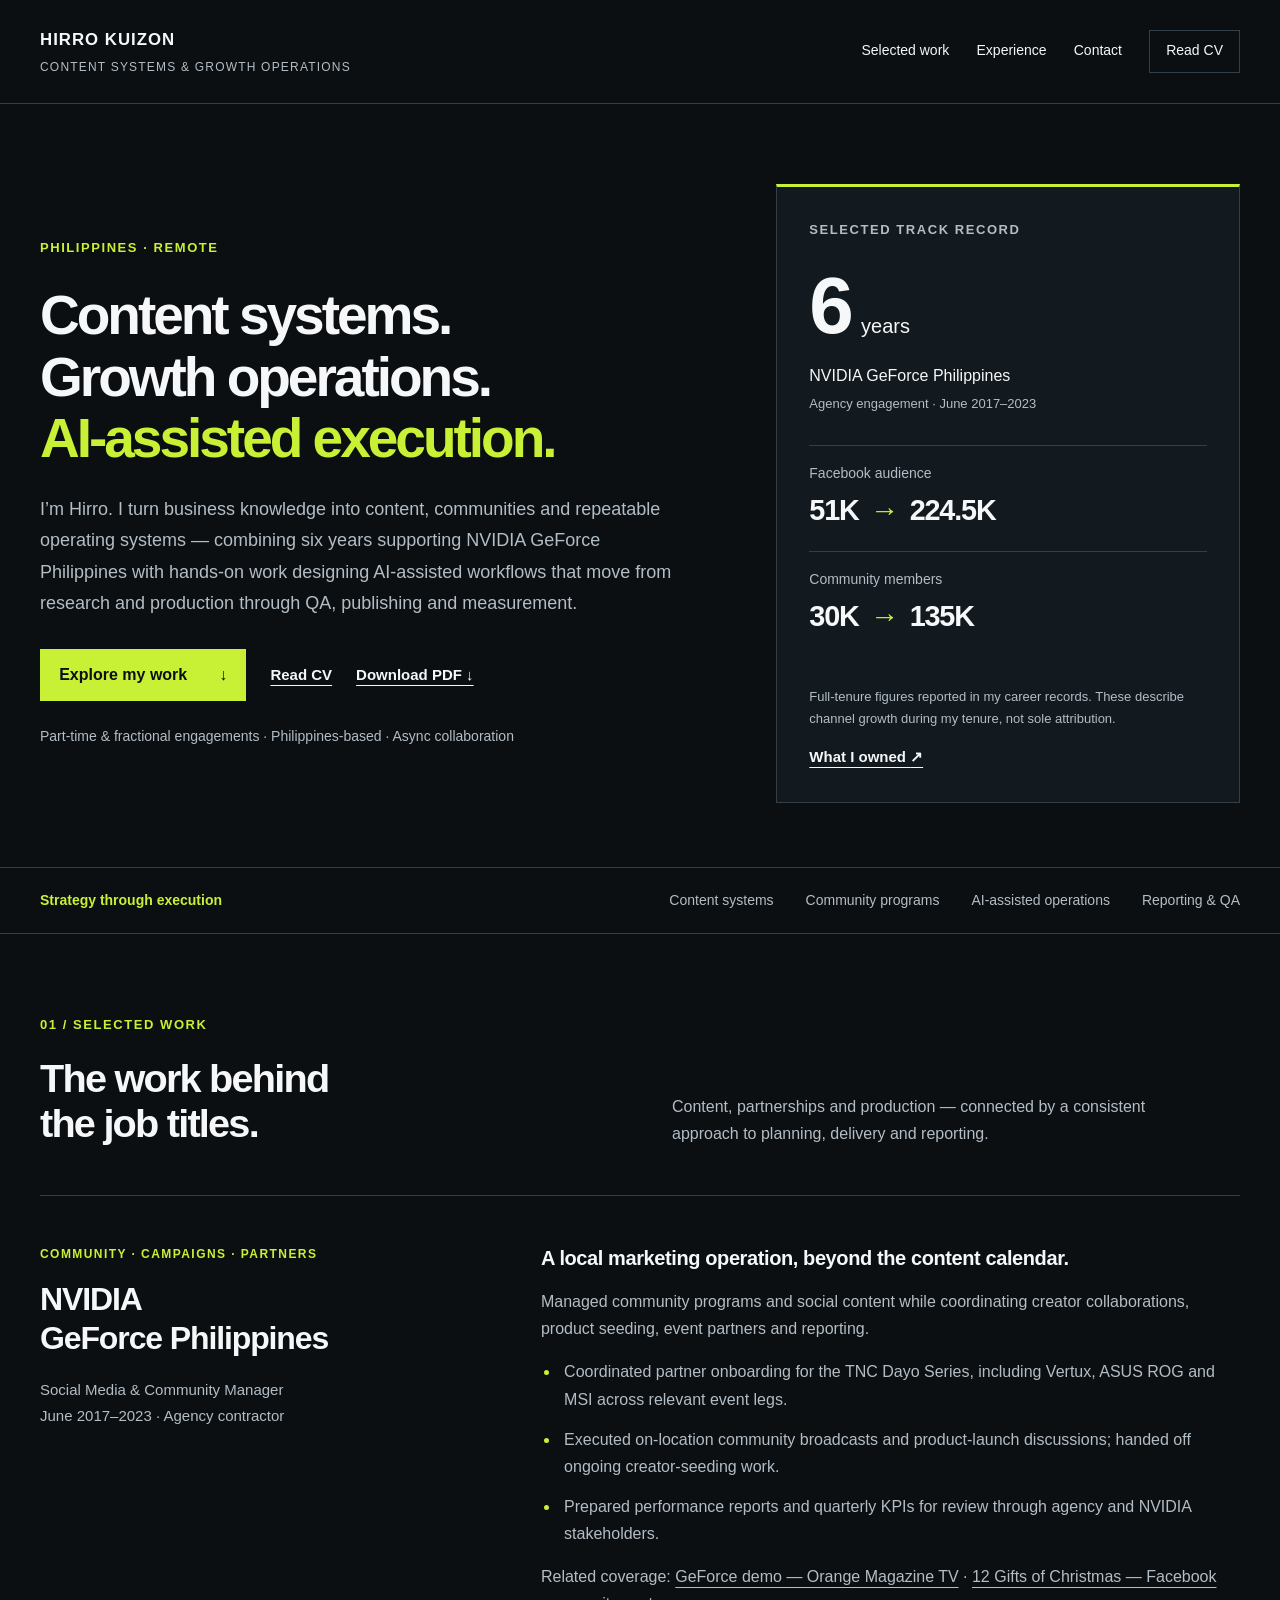
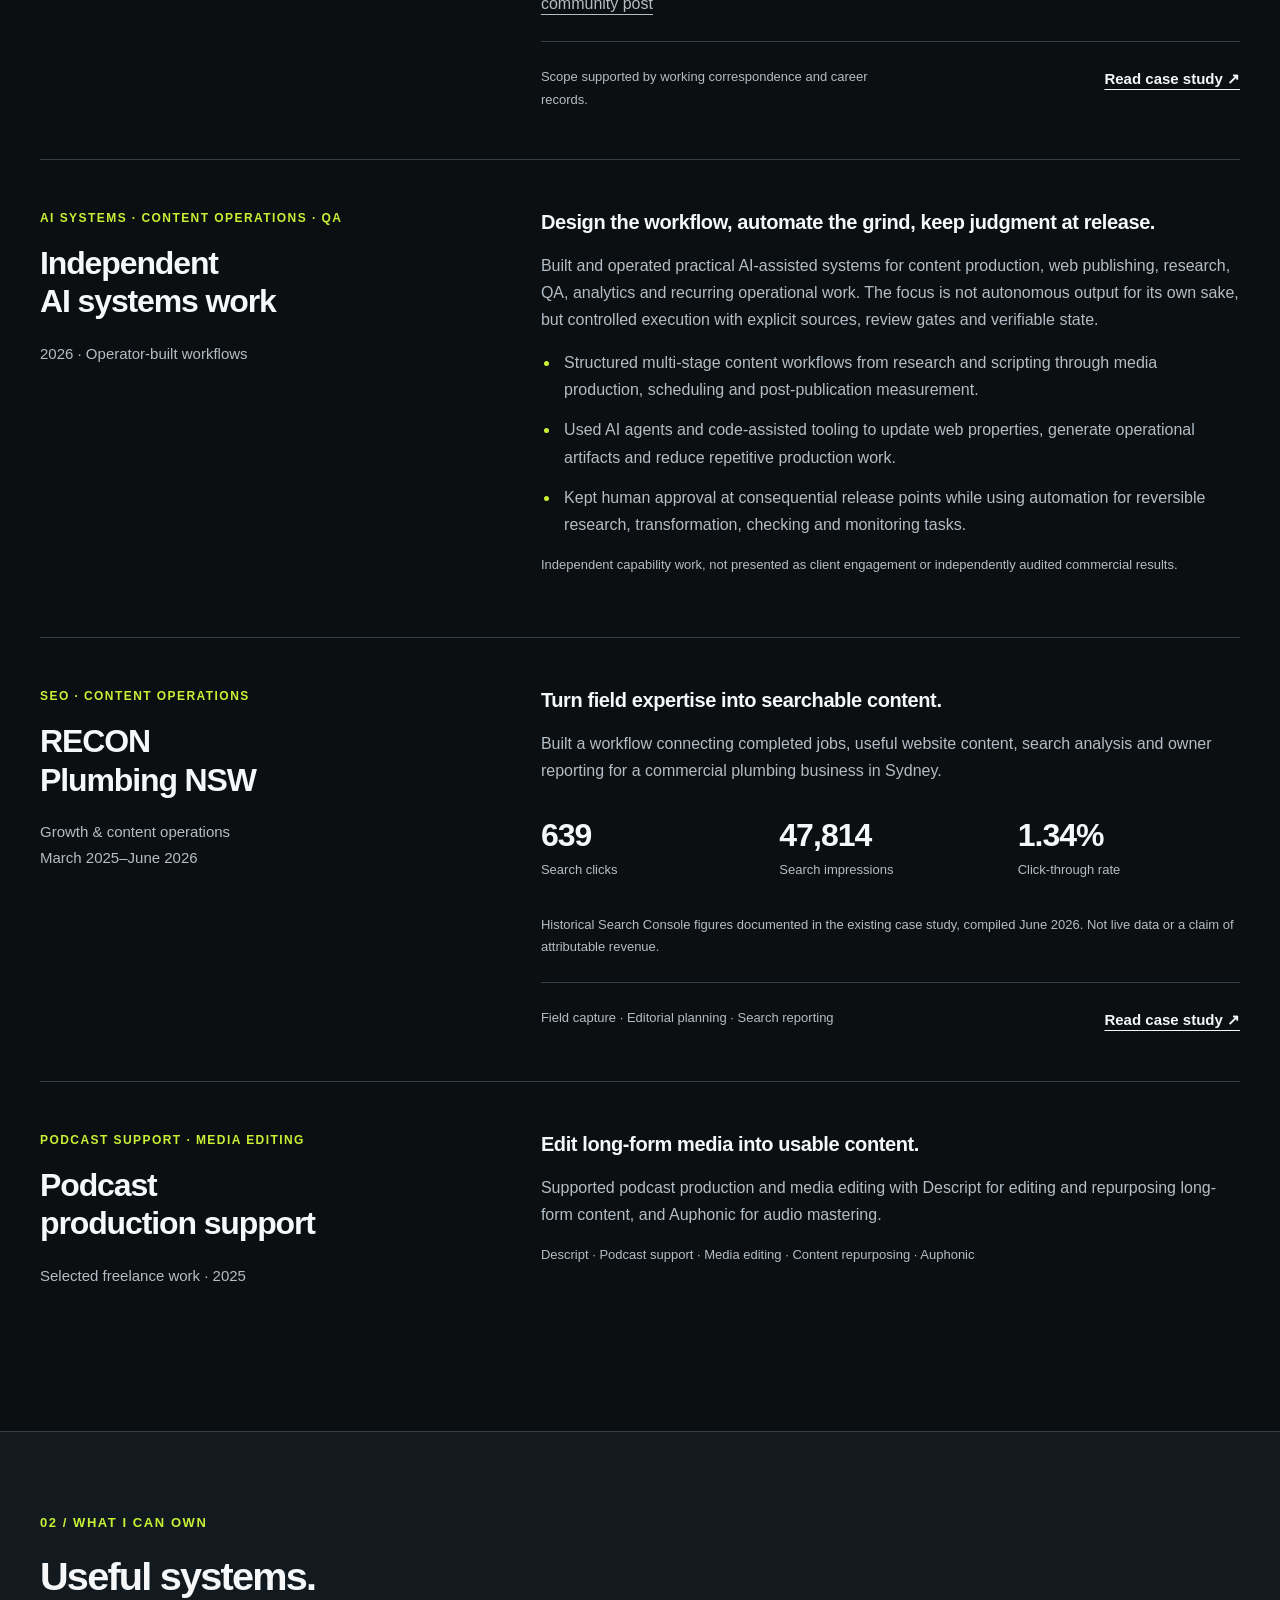
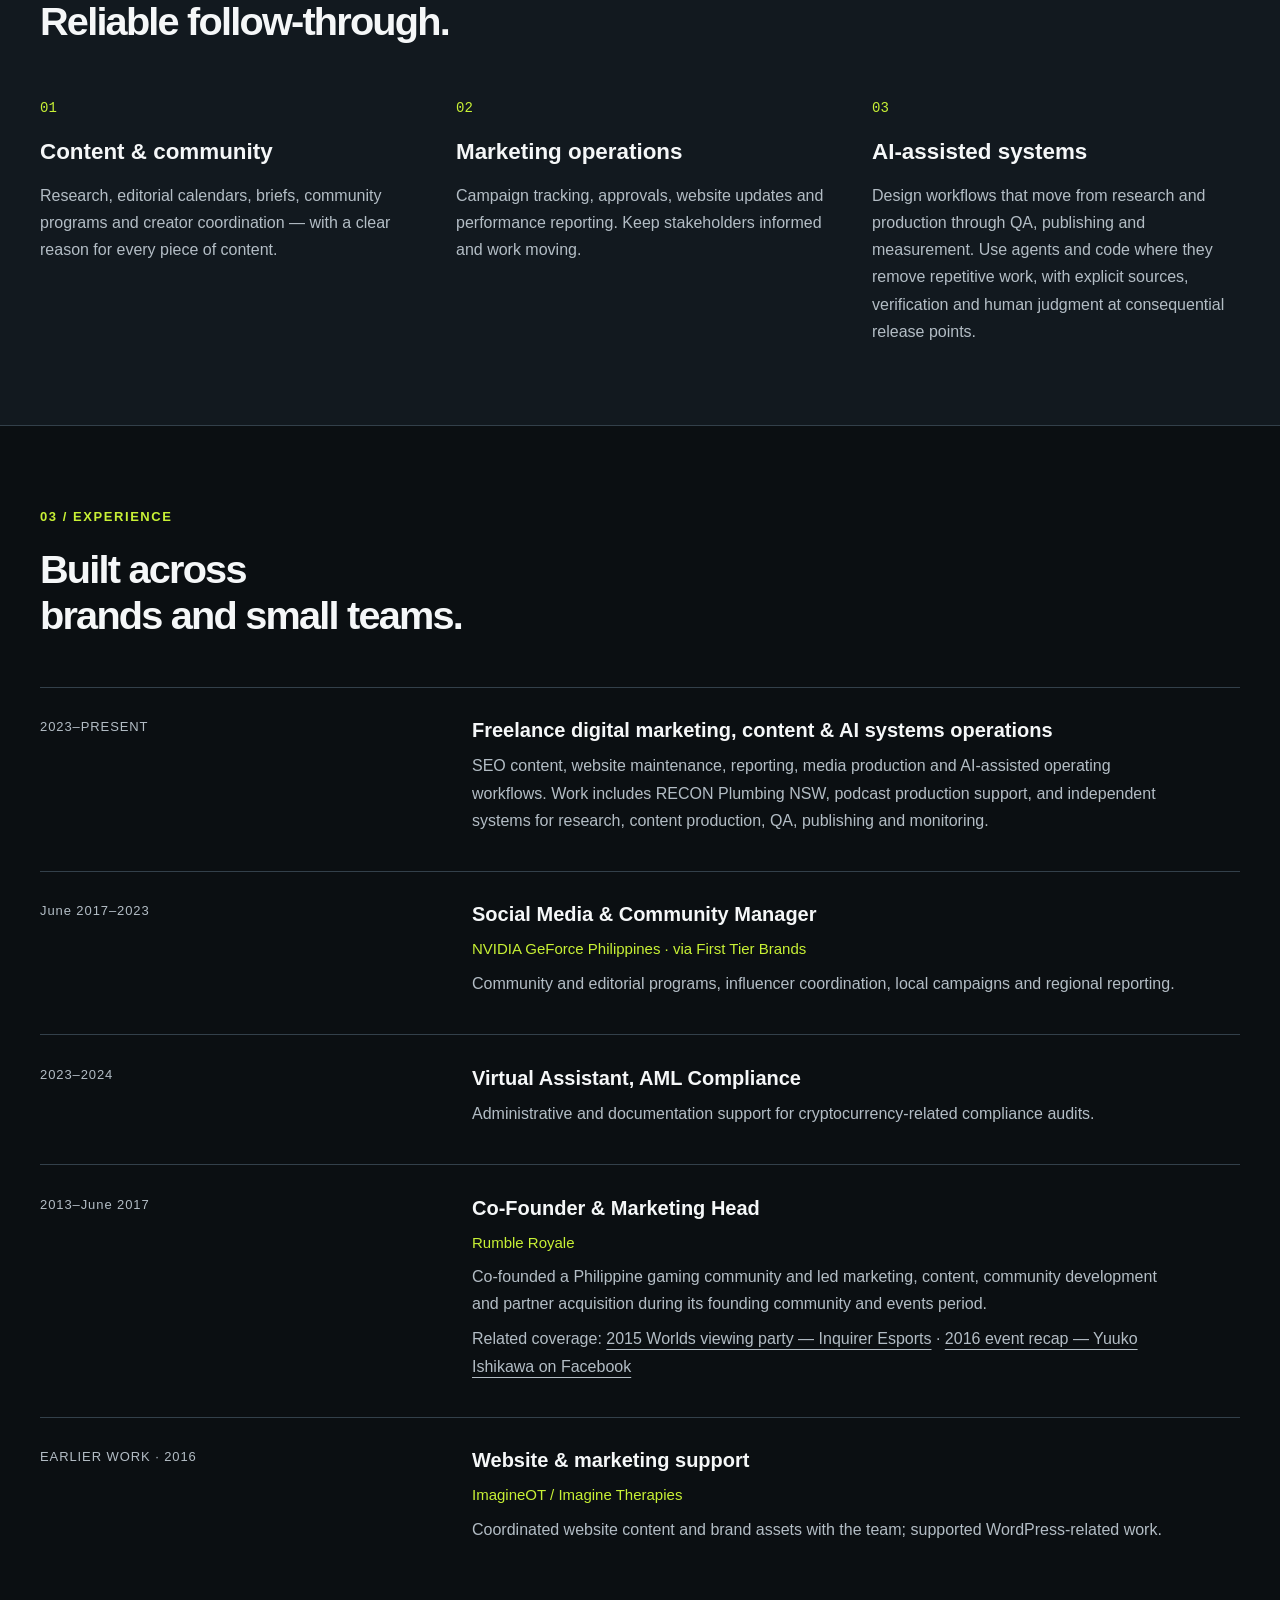
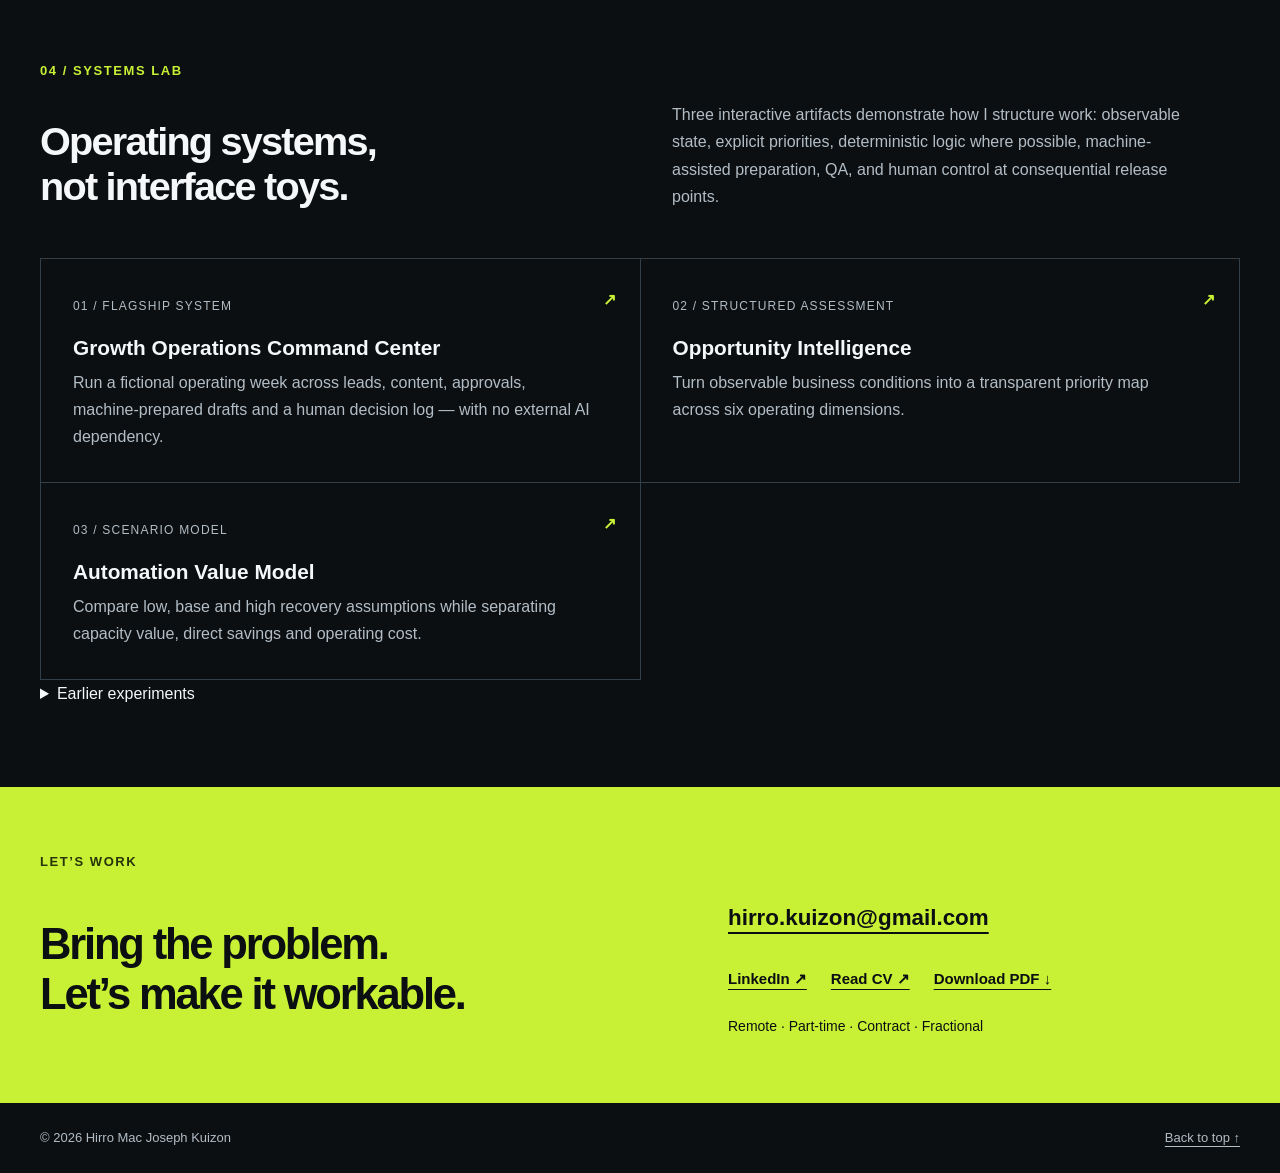
==== commit 2b29d1d3: "Promote Systems Lab flagship hierarchy" ====
--- a/index.html
+++ b/index.html
@@ -1,6 +1,6 @@
 <!doctype html>
 <html lang="en"><head><meta charset="utf-8"><meta name="viewport" content="width=device-width,initial-scale=1"><title>Hirro Kuizon | Content Systems, Growth Operations & AI-Assisted Execution</title><meta name="description" content="Hirro Kuizon builds content systems, community and growth operations for lean teams — combining proven marketing experience with AI-assisted execution, human review and practical delivery."><link rel="icon" type="image/svg+xml" href="data:image/svg+xml,%3Csvg xmlns='http://www.w3.org/2000/svg' viewBox='0 0 32 32'%3E%3Crect width='32' height='32' rx='5' fill='%23c8f135'/%3E%3Ctext x='4' y='23' font-family='Arial' font-size='20' font-weight='bold' fill='%230b0f12'%3EHK%3C/text%3E%3C/svg%3E"><link rel="stylesheet" href="style.css"></head>
-<body><a class="skip" href="#main">Skip to content</a><header class="header"><a class="wordmark" href="#">HIRRO KUIZON<span>CONTENT & GROWTH OPERATIONS</span></a><nav aria-label="Main navigation"><a href="#work">Selected work</a><a href="#experience">Experience</a><a href="#contact">Contact</a><a class="nav-cv" href="cv.html">Read CV</a></nav></header>
+<body><a class="skip" href="#main">Skip to content</a><header class="header"><a class="wordmark" href="#">HIRRO KUIZON<span>CONTENT SYSTEMS & GROWTH OPERATIONS</span></a><nav aria-label="Main navigation"><a href="#work">Selected work</a><a href="#experience">Experience</a><a href="#contact">Contact</a><a class="nav-cv" href="cv.html">Read CV</a></nav></header>
 <main id="main"><section class="hero wrap"><div class="hero-copy"><p class="eyebrow">PHILIPPINES · REMOTE</p><h1>Content systems.<br>Growth operations.<br><em>AI-assisted execution.</em></h1><p class="intro">I’m Hirro. I turn business knowledge into content, communities and repeatable operating systems — combining six years supporting NVIDIA GeForce Philippines with hands-on work designing AI-assisted workflows that move from research and production through QA, publishing and measurement.</p><div class="actions"><a class="button" href="#work">Explore my work <span aria-hidden="true">↓</span></a><a class="text-link" href="cv.html">Read CV</a><a class="text-link" href="Hirro-Kuizon-Content-SEO-AI-Ops-CV-2026.pdf" download>Download PDF ↓</a></div><p class="availability">Part-time & fractional engagements · Philippines-based · Async collaboration</p></div><aside class="hero-proof" aria-label="Selected career evidence"><p class="eyebrow">SELECTED TRACK RECORD</p><div class="proof-main"><strong>6<span>years</span></strong><p>NVIDIA GeForce Philippines<br><small>Agency engagement · June 2017–2023</small></p></div><dl class="metrics"><div><dt>Facebook audience</dt><dd>51K <span>→</span> 224.5K</dd></div><div><dt>Community members</dt><dd>30K <span>→</span> 135K</dd></div></dl><p class="note">Full-tenure figures reported in my career records. These describe channel growth during my tenure, not sole attribution.</p><a href="#nvidia" class="text-link">What I owned <span aria-hidden="true">↗</span></a></aside></section>
 <section class="band"><div class="wrap band-inner"><p>Strategy through execution</p><ul><li>Content systems</li><li>Community programs</li><li>AI-assisted operations</li><li>Reporting & QA</li></ul></div></section>
 <span id="case-studies"></span><section class="wrap section" id="work"><div class="section-heading"><p class="eyebrow">01 / SELECTED WORK</p><h2>The work behind<br>the job titles.</h2><p>Content, partnerships and production — connected by a consistent approach to planning, delivery and reporting.</p></div>
@@ -10,5 +10,5 @@
 <article class="work-row"><div class="work-title"><p class="eyebrow">PODCAST SUPPORT · MEDIA EDITING</p><h3>Podcast<br>production support</h3><p class="muted">Selected freelance work · 2025</p></div><div class="work-body"><h4>Edit long-form media into usable content.</h4><p>Supported podcast production and media editing with Descript for editing and repurposing long-form content, and Auphonic for audio mastering.</p><p class="note">Descript · Podcast support · Media editing · Content repurposing · Auphonic</p></div></article></section>
 <section class="capabilities"><div class="wrap section"><div class="section-heading"><p class="eyebrow">02 / WHAT I CAN OWN</p><h2>Useful systems.<br>Reliable follow-through.</h2></div><div class="three-grid"><article><span class="number">01</span><h3>Content & community</h3><p>Research, editorial calendars, briefs, community programs and creator coordination — with a clear reason for every piece of content.</p></article><article><span class="number">02</span><h3>Marketing operations</h3><p>Campaign tracking, approvals, website updates and performance reporting. Keep stakeholders informed and work moving.</p></article><article><span class="number">03</span><h3>AI-assisted systems</h3><p>Design workflows that move from research and production through QA, publishing and measurement. Use agents and code where they remove repetitive work, with explicit sources, verification and human judgment at consequential release points.</p></article></div></div></section>
 <section class="wrap section" id="experience"><div class="section-heading"><p class="eyebrow">03 / EXPERIENCE</p><h2>Built across<br>brands and small teams.</h2></div><div class="timeline"><article><p class="date">2023–PRESENT</p><div><h3>Freelance digital marketing, content & AI systems operations</h3><p>SEO content, website maintenance, reporting, media production and AI-assisted operating workflows. Work includes RECON Plumbing NSW, podcast production support, and independent systems for research, content production, QA, publishing and monitoring.</p></div></article><article><p class="date">June 2017–2023</p><div><h3>Social Media & Community Manager</h3><p class="company">NVIDIA GeForce Philippines · via First Tier Brands</p><p>Community and editorial programs, influencer coordination, local campaigns and regional reporting.</p></div></article><article><p class="date">2023–2024</p><div><h3>Virtual Assistant, AML Compliance</h3><p>Administrative and documentation support for cryptocurrency-related compliance audits.</p></div></article><article><p class="date">2013–June 2017</p><div><h3>Co-Founder & Marketing Head</h3><p class="company">Rumble Royale</p><p>Co-founded a Philippine gaming community and led marketing, content, community development and partner acquisition during its founding community and events period.</p><p class="context-links">Related coverage: <a href="https://esports.inquirer.net/11989/watch-the-world-championship-finals-of-league-of-legends-at-sm-north-edsa-on-halloween">2015 Worlds viewing party — Inquirer Esports</a> · <a href="https://www.facebook.com/PotatoTornadoYuuko/posts/saving-the-best-event-post-for-last-huwaaaw-xdokay-so-lemme-get-this-straighti-t/682101621942128/">2016 event recap — Yuuko Ishikawa on Facebook</a></p></div></article><article><p class="date">EARLIER WORK · 2016</p><div><h3>Website & marketing support</h3><p class="company">ImagineOT / Imagine Therapies</p><p>Coordinated website content and brand assets with the team; supported WordPress-related work.</p></div></article></div></section>
-<section class="wrap section tools" id="tools"><div class="section-heading"><p class="eyebrow">04 / SELECTED TOOL DEMOS</p><h2>Strategy made tangible.</h2><p>Four preserved interactive demos from an earlier build phase. They show tool-making ability, but the stronger current proof is the operating workflow behind the work: structured inputs, machine execution, QA and human release control.</p></div><div class="tools-grid"><a href="lead-qualifier.html"><span>01 / AI DEMO</span><h3>Lead Qualifier</h3><p>Structure an initial prospect assessment.</p><b aria-hidden="true">↗</b></a><a href="business-scorecard.html"><span>02 / ASSESSMENT</span><h3>Business Scorecard</h3><p>Review gaps across business functions.</p><b aria-hidden="true">↗</b></a><a href="roi-estimator.html"><span>03 / SCENARIO TOOL</span><h3>Automation Opportunity Calculator</h3><p>Explore assumptions about time and value.</p><b aria-hidden="true">↗</b></a><a href="content-pillar-architect.html"><span>04 / AI DEMO</span><h3>Content Pillar Architect</h3><p>Draft an editorial direction for review.</p><b aria-hidden="true">↗</b></a></div></section>
+<section class="wrap section tools" id="tools"><div class="section-heading"><p class="eyebrow">04 / SYSTEMS LAB</p><h2>Operating systems,<br>not interface toys.</h2><p>Three interactive artifacts demonstrate how I structure work: observable state, explicit priorities, deterministic logic where possible, machine-assisted preparation, QA, and human control at consequential release points.</p></div><div class="tools-grid"><a class="flagship" href="growth-operations-command-center.html"><span>01 / FLAGSHIP SYSTEM</span><h3>Growth Operations Command Center</h3><p>Run a fictional operating week across leads, content, approvals, machine-prepared drafts and a human decision log — with no external AI dependency.</p><b aria-hidden="true">↗</b></a><a href="opportunity-intelligence.html"><span>02 / STRUCTURED ASSESSMENT</span><h3>Opportunity Intelligence</h3><p>Turn observable business conditions into a transparent priority map across six operating dimensions.</p><b aria-hidden="true">↗</b></a><a href="roi-estimator.html"><span>03 / SCENARIO MODEL</span><h3>Automation Value Model</h3><p>Compare low, base and high recovery assumptions while separating capacity value, direct savings and operating cost.</p><b aria-hidden="true">↗</b></a></div><details class="legacy-tools"><summary>Earlier experiments</summary><p>Preserved for continuity, not presented as current flagship proof: <a href="lead-qualifier.html">Lead Qualifier</a> · <a href="business-scorecard.html">Business Scorecard</a> · <a href="content-pillar-architect.html">Content Pillar Architect</a>. The AI-assisted experiments may depend on an external service and should be treated as historical prototypes.</p></details></section>
 <section class="contact" id="contact"><div class="wrap"><p class="eyebrow">LET’S WORK</p><div class="contact-layout"><h2>Bring the problem.<br>Let’s make it workable.</h2><div><a class="email" href="mailto:hirro.kuizon@gmail.com">hirro.kuizon@gmail.com</a><div class="actions"><a class="text-link" href="https://www.linkedin.com/in/ngirro/">LinkedIn ↗</a><a class="text-link" href="cv.html">Read CV ↗</a><a class="text-link" href="Hirro-Kuizon-Content-SEO-AI-Ops-CV-2026.pdf" download>Download PDF ↓</a></div><p>Remote · Part-time · Contract · Fractional</p></div></div></div></section></main><footer class="wrap"><span>© 2026 Hirro Mac Joseph Kuizon</span><a href="#">Back to top ↑</a></footer></body></html>
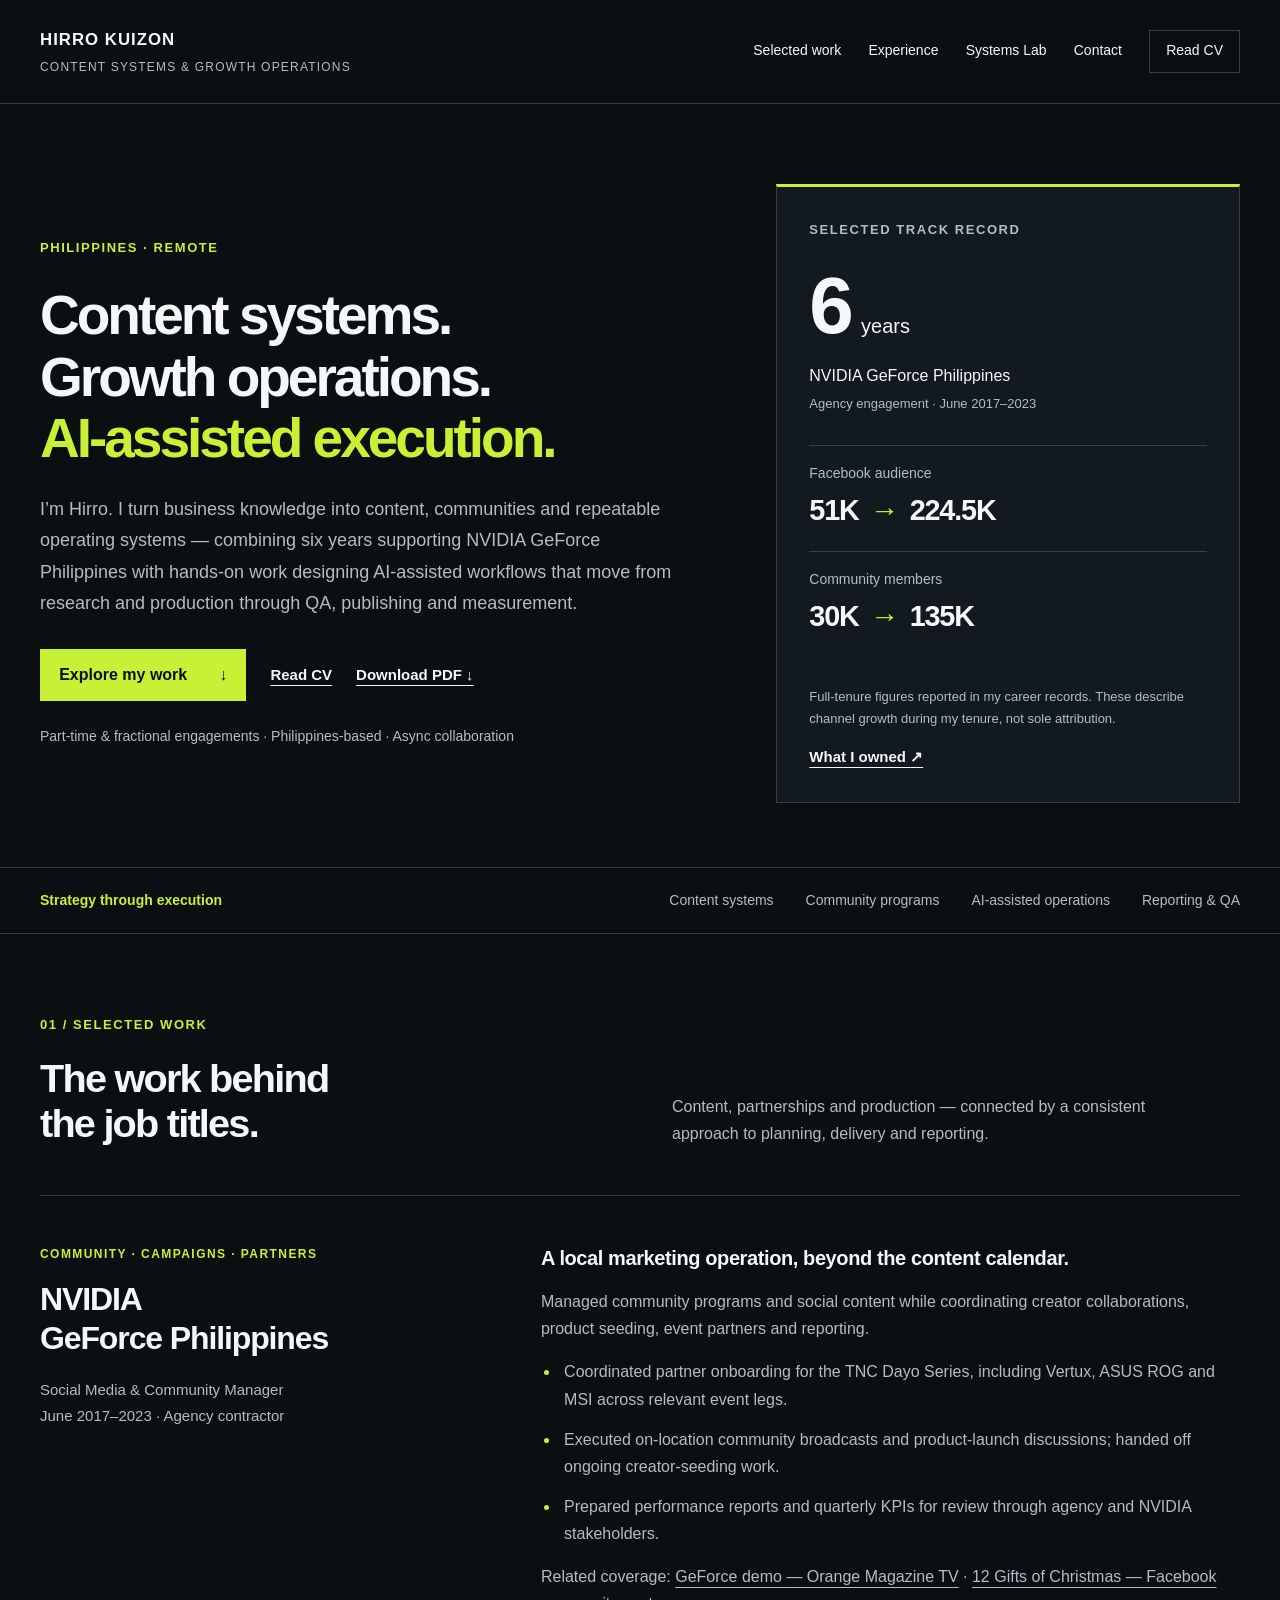
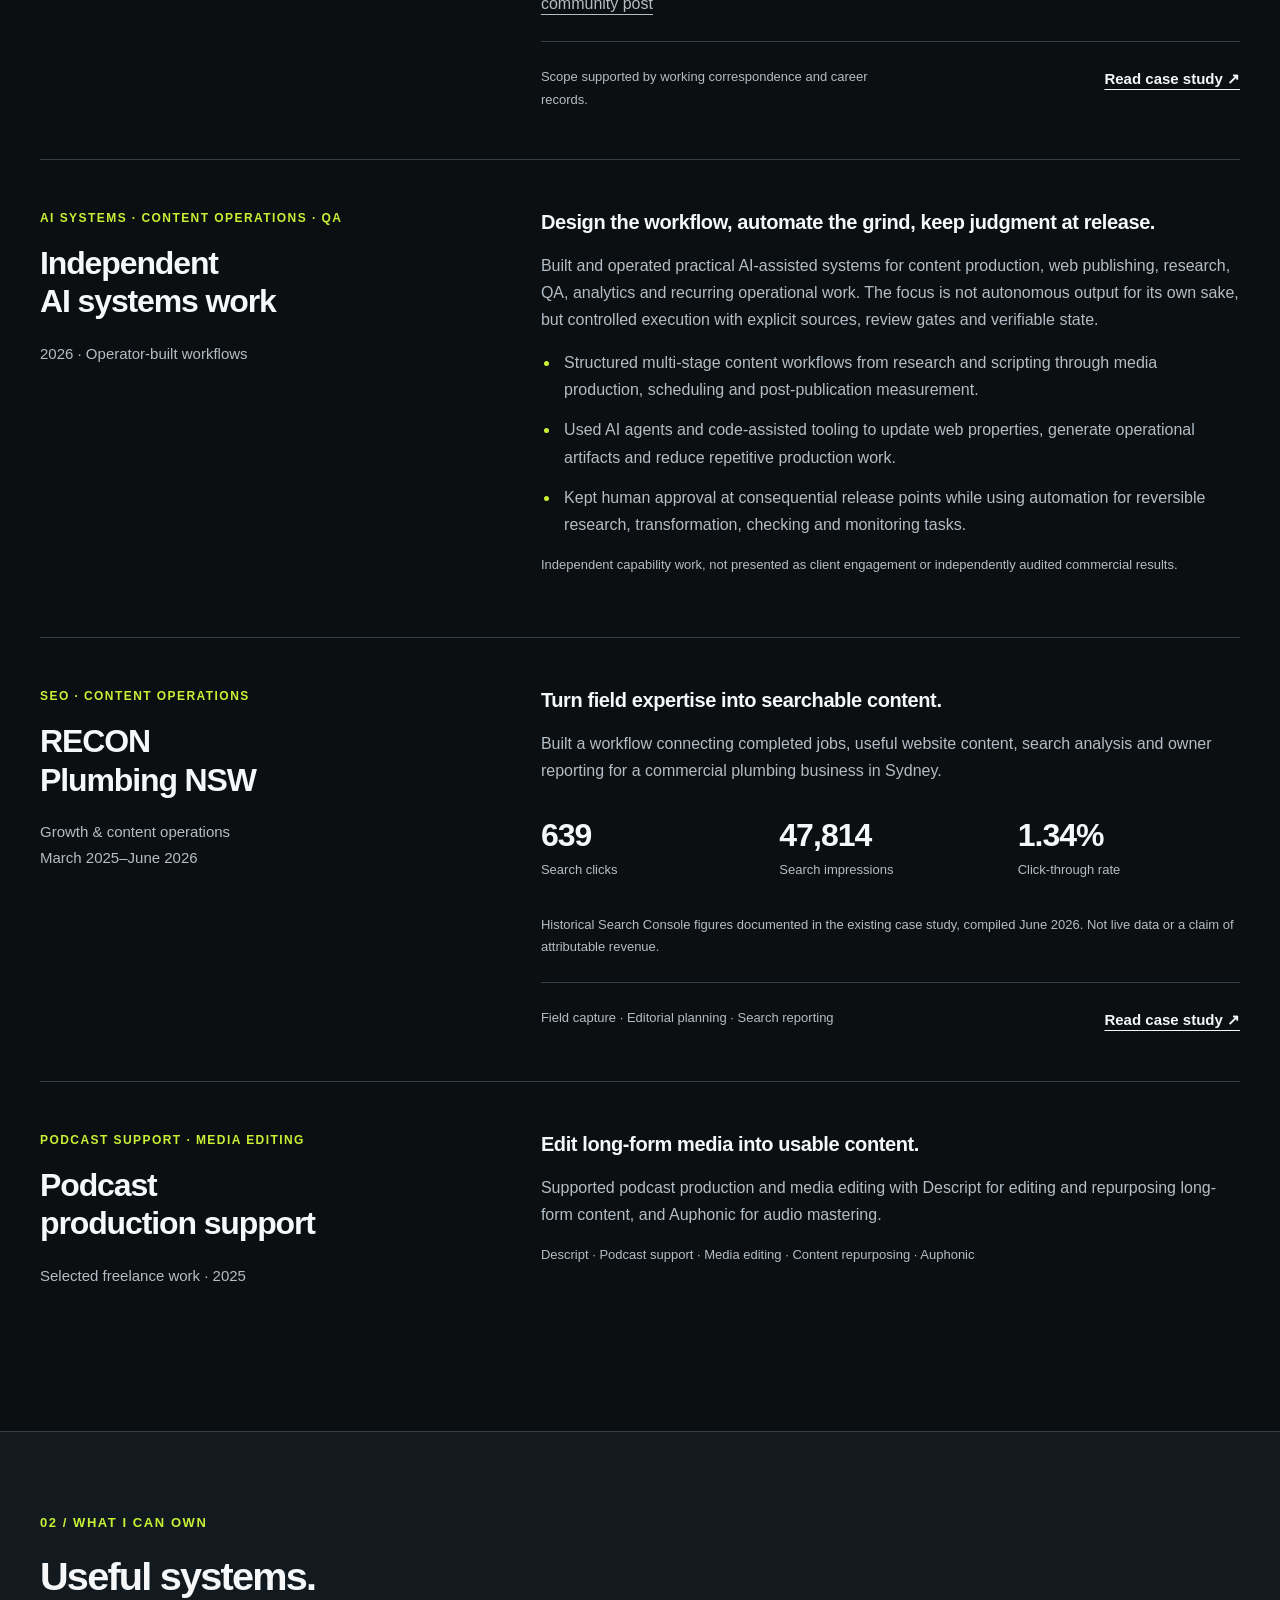
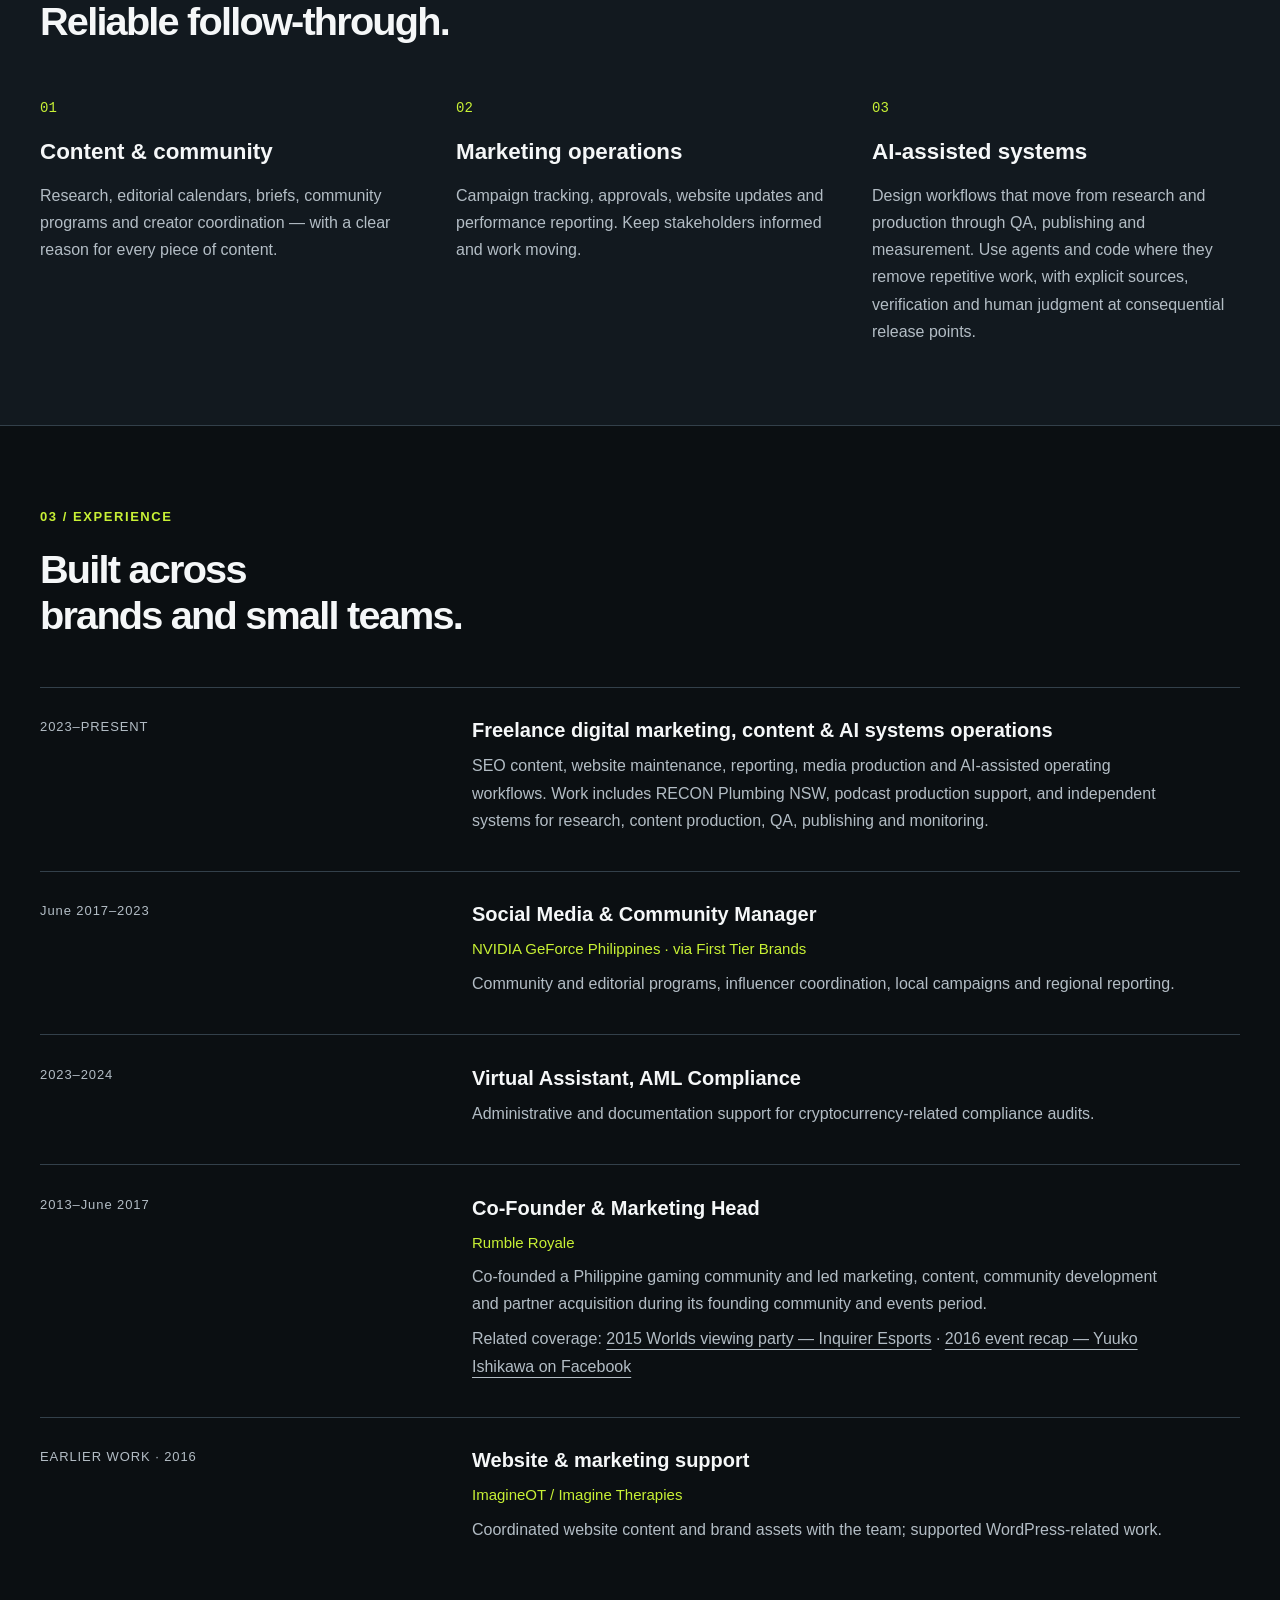
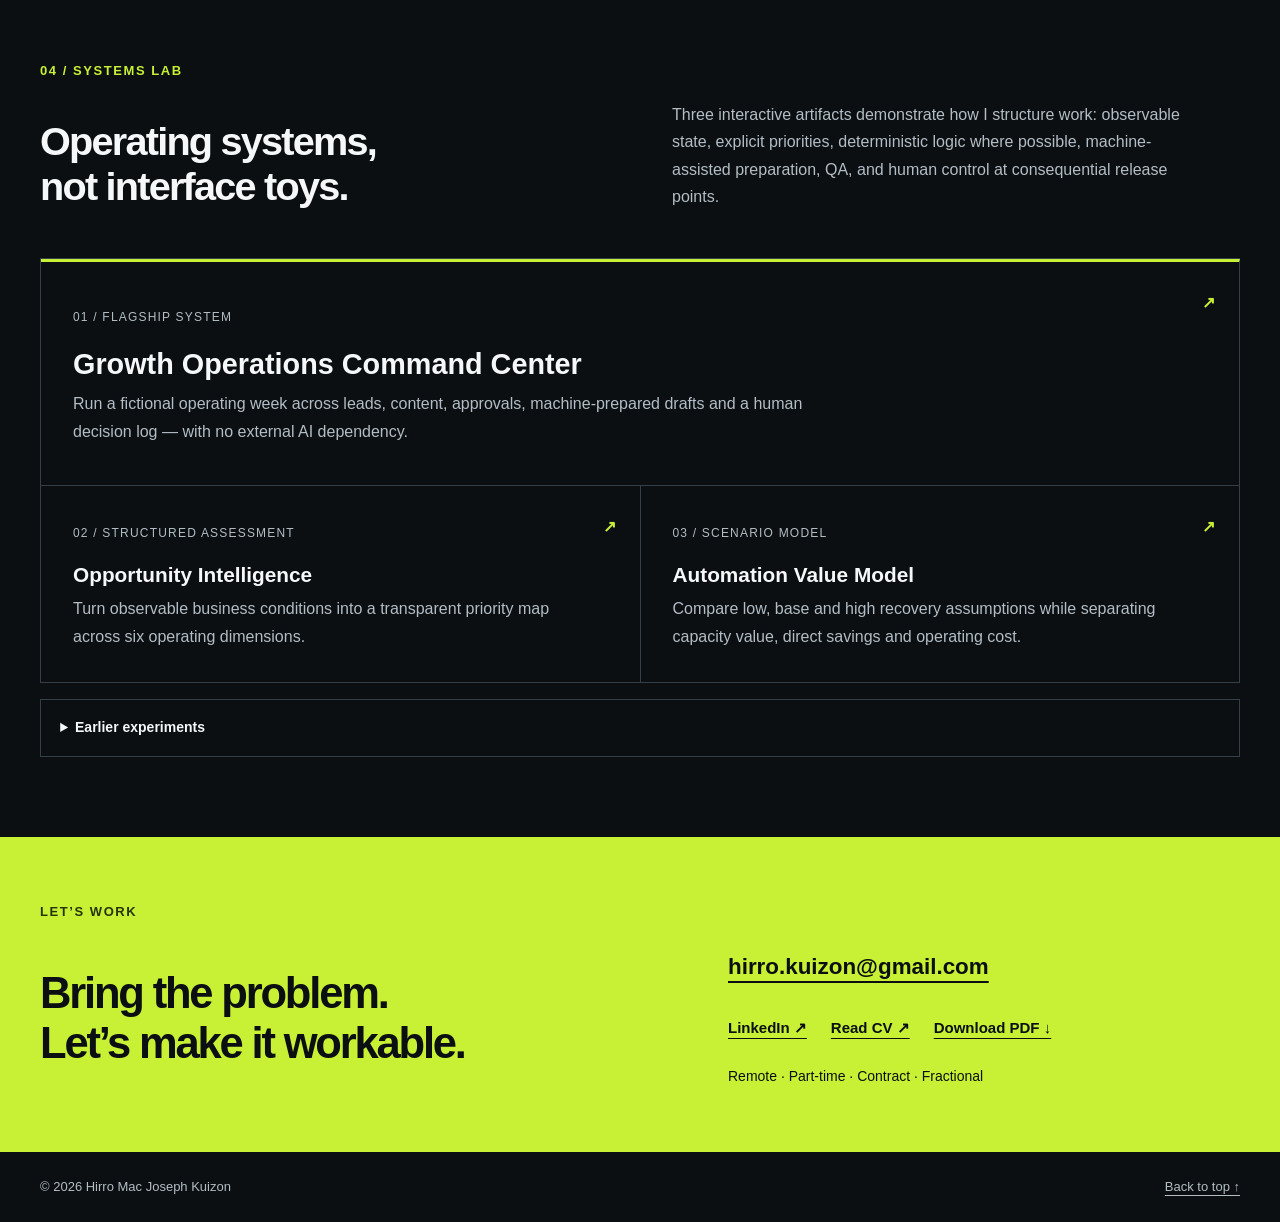
==== commit 2d280b4a: "Add Systems Lab to portfolio navigation" ====
--- a/index.html
+++ b/index.html
@@ -1,6 +1,6 @@
 <!doctype html>
 <html lang="en"><head><meta charset="utf-8"><meta name="viewport" content="width=device-width,initial-scale=1"><title>Hirro Kuizon | Content Systems, Growth Operations & AI-Assisted Execution</title><meta name="description" content="Hirro Kuizon builds content systems, community and growth operations for lean teams — combining proven marketing experience with AI-assisted execution, human review and practical delivery."><link rel="icon" type="image/svg+xml" href="data:image/svg+xml,%3Csvg xmlns='http://www.w3.org/2000/svg' viewBox='0 0 32 32'%3E%3Crect width='32' height='32' rx='5' fill='%23c8f135'/%3E%3Ctext x='4' y='23' font-family='Arial' font-size='20' font-weight='bold' fill='%230b0f12'%3EHK%3C/text%3E%3C/svg%3E"><link rel="stylesheet" href="style.css"></head>
-<body><a class="skip" href="#main">Skip to content</a><header class="header"><a class="wordmark" href="#">HIRRO KUIZON<span>CONTENT SYSTEMS & GROWTH OPERATIONS</span></a><nav aria-label="Main navigation"><a href="#work">Selected work</a><a href="#experience">Experience</a><a href="#contact">Contact</a><a class="nav-cv" href="cv.html">Read CV</a></nav></header>
+<body><a class="skip" href="#main">Skip to content</a><header class="header"><a class="wordmark" href="#">HIRRO KUIZON<span>CONTENT SYSTEMS & GROWTH OPERATIONS</span></a><nav aria-label="Main navigation"><a href="#work">Selected work</a><a href="#experience">Experience</a><a href="#tools">Systems Lab</a><a href="#contact">Contact</a><a class="nav-cv" href="cv.html">Read CV</a></nav></header>
 <main id="main"><section class="hero wrap"><div class="hero-copy"><p class="eyebrow">PHILIPPINES · REMOTE</p><h1>Content systems.<br>Growth operations.<br><em>AI-assisted execution.</em></h1><p class="intro">I’m Hirro. I turn business knowledge into content, communities and repeatable operating systems — combining six years supporting NVIDIA GeForce Philippines with hands-on work designing AI-assisted workflows that move from research and production through QA, publishing and measurement.</p><div class="actions"><a class="button" href="#work">Explore my work <span aria-hidden="true">↓</span></a><a class="text-link" href="cv.html">Read CV</a><a class="text-link" href="Hirro-Kuizon-Content-SEO-AI-Ops-CV-2026.pdf" download>Download PDF ↓</a></div><p class="availability">Part-time & fractional engagements · Philippines-based · Async collaboration</p></div><aside class="hero-proof" aria-label="Selected career evidence"><p class="eyebrow">SELECTED TRACK RECORD</p><div class="proof-main"><strong>6<span>years</span></strong><p>NVIDIA GeForce Philippines<br><small>Agency engagement · June 2017–2023</small></p></div><dl class="metrics"><div><dt>Facebook audience</dt><dd>51K <span>→</span> 224.5K</dd></div><div><dt>Community members</dt><dd>30K <span>→</span> 135K</dd></div></dl><p class="note">Full-tenure figures reported in my career records. These describe channel growth during my tenure, not sole attribution.</p><a href="#nvidia" class="text-link">What I owned <span aria-hidden="true">↗</span></a></aside></section>
 <section class="band"><div class="wrap band-inner"><p>Strategy through execution</p><ul><li>Content systems</li><li>Community programs</li><li>AI-assisted operations</li><li>Reporting & QA</li></ul></div></section>
 <span id="case-studies"></span><section class="wrap section" id="work"><div class="section-heading"><p class="eyebrow">01 / SELECTED WORK</p><h2>The work behind<br>the job titles.</h2><p>Content, partnerships and production — connected by a consistent approach to planning, delivery and reporting.</p></div>
--- a/style.css
+++ b/style.css
@@ -1,2 +1,4 @@
 /* A compact, evidence-led evolution of the existing charcoal and lime identity. */
 :root{color-scheme:dark;--bg:#0b0f12;--surface:#12191f;--ink:#f5f7f8;--muted:#b3bdc5;--line:#33404a;--accent:#c8f135}*{box-sizing:border-box}html{scroll-behavior:smooth;scroll-padding-top:2rem}body{margin:0;background:var(--bg);color:var(--ink);font:1rem/1.7 Arial,Helvetica,sans-serif}a{color:inherit;text-underline-offset:.3em}a:focus-visible,button:focus-visible,summary:focus-visible{outline:3px solid var(--accent);outline-offset:6px}.wrap{width:min(1200px,calc(100% - 5rem));margin-inline:auto}.header{display:flex;justify-content:space-between;align-items:center;gap:2rem;padding:1.6rem 2.5rem;border-bottom:1px solid var(--line)}.wordmark{font-size:1.05rem;font-weight:800;letter-spacing:.06em;text-decoration:none}.wordmark span{display:block;font-size:.75rem;letter-spacing:.1em;color:var(--muted);font-weight:400;margin-top:.15rem}nav{display:flex;align-items:center;gap:1.7rem;font-size:.875rem}nav a{text-decoration:none}nav a:hover,.text-link:hover{color:var(--accent)}.nav-cv{border:1px solid var(--line);padding:.55rem 1rem}.hero{display:grid;grid-template-columns:1.45fr 1fr;gap:4rem;padding-block:5rem 4rem;align-items:center}.eyebrow{font-size:.8125rem;font-weight:700;letter-spacing:.12em;color:var(--accent);margin:0 0 1.6rem}h1,h2,h3,h4,p{margin-top:0}h1{font-size:clamp(2.5rem,4.3vw,4rem);letter-spacing:-.055em;line-height:1.12;margin-bottom:1.5rem;font-weight:750}h1 em{font-style:normal;color:var(--accent)}.intro{max-width:40rem;color:var(--muted);font-size:1.125rem;line-height:1.75}.actions{display:flex;align-items:center;flex-wrap:wrap;gap:1.5rem;margin-top:1.8rem}.button{display:inline-flex;align-items:center;gap:2rem;background:var(--accent);color:#0b0f12;padding:.8rem 1.2rem;font-weight:700;text-decoration:none}.button:hover{background:#d9ff55}.text-link{font-size:.9375rem;font-weight:600;text-decoration-thickness:1px}.availability{font-size:.875rem;color:var(--muted);margin:1.5rem 0 0}.hero-proof{background:var(--surface);padding:2rem;border:1px solid var(--line);border-top:3px solid var(--accent)}.hero-proof .eyebrow{color:var(--muted)}.proof-main strong{font-size:5rem;line-height:1;letter-spacing:-.07em;display:block}.proof-main strong span{font-size:1.25rem;letter-spacing:0;margin-left:.8rem;font-weight:400}.proof-main p{margin:1rem 0;color:var(--ink)}small{font-size:.8125rem;color:var(--muted)}.metrics{margin:1.8rem 0}.metrics>div{padding:1rem 0;border-top:1px solid var(--line)}.metrics dt{font-size:.875rem;color:var(--muted)}.metrics dd{margin:0;font-size:1.8rem;font-weight:700;letter-spacing:-.04em}.metrics dd span{color:var(--accent);padding-inline:.3rem}.note{font-size:.8125rem;color:var(--muted);line-height:1.7}.band{border-block:1px solid var(--line)}.band-inner{display:flex;gap:2rem;align-items:center;justify-content:space-between;padding-block:1.3rem;font-size:.875rem}.band p{margin:0;color:var(--accent);font-weight:600}.band ul{display:flex;gap:2rem;list-style:none;margin:0;padding:0;color:var(--muted)}.section{padding-block:5rem}.section-heading{display:grid;grid-template-columns:1fr 1fr;column-gap:4rem;align-items:end;margin-bottom:3rem}.section-heading .eyebrow{grid-column:1/-1;margin-bottom:1.2rem}.section-heading h2{margin:0;font-size:clamp(2rem,3.1vw,3rem);letter-spacing:-.045em;line-height:1.15}.section-heading>p:last-child:not(.eyebrow){color:var(--muted);max-width:33rem;margin:0}.work-row{display:grid;grid-template-columns:1fr 1.6fr;gap:4rem;padding:3rem 0;border-top:1px solid var(--line)}.work-title .eyebrow{margin-bottom:1rem;font-size:.75rem}.work-title h3{font-size:2rem;line-height:1.2;letter-spacing:-.035em;margin-bottom:1.25rem}.muted{color:var(--muted);font-size:.9375rem}.work-body h4{font-size:1.25rem;line-height:1.4;letter-spacing:-.02em;margin-bottom:1rem}.work-body>p{color:var(--muted)}.detail-list{padding-left:1.2rem;color:var(--muted)}.detail-list li{padding-left:.25rem;margin-bottom:.8rem}.detail-list li::marker{color:var(--accent)}.case-foot{display:flex;flex-wrap:wrap;gap:1rem;justify-content:space-between;border-top:1px solid var(--line);padding-top:1.5rem;margin-top:1.5rem}.case-foot .note{max-width:21rem}.inline-metrics{display:grid;grid-template-columns:repeat(3,1fr);margin:2rem 0;gap:1rem}.inline-metrics strong{display:block;font-size:2rem;line-height:1.2;letter-spacing:-.03em}.inline-metrics span{font-size:.8125rem;color:var(--muted)}.capabilities{background:var(--surface);border-block:1px solid var(--line)}.three-grid{display:grid;grid-template-columns:repeat(3,1fr);gap:3rem}.number{font-family:monospace;color:var(--accent);font-size:.875rem}.three-grid h3{font-size:1.4rem;line-height:1.3;margin:1rem 0}.three-grid p{color:var(--muted);margin-bottom:0}.timeline article{display:grid;grid-template-columns:1fr 2fr;gap:3rem;border-top:1px solid var(--line);padding:1.8rem 0}.date{font-size:.8125rem;letter-spacing:.07em;color:var(--muted)}.timeline h3{font-size:1.25rem;line-height:1.4;margin-bottom:.5rem}.timeline p:not(.date){color:var(--muted);margin-bottom:.5rem;max-width:44rem}.timeline .company{color:var(--accent)!important;font-size:.9375rem}.tools{padding-top:0}.tools-grid{display:grid;grid-template-columns:repeat(2,1fr);border-left:1px solid var(--line);border-top:1px solid var(--line)}.tools-grid>a{position:relative;padding:2rem 3rem 2rem 2rem;text-decoration:none;border-bottom:1px solid var(--line);border-right:1px solid var(--line)}.tools-grid>a:hover{background:var(--surface)}.tools-grid span{font-size:.75rem;letter-spacing:.1em;color:var(--muted)}.tools-grid h3{font-size:1.3rem;margin:1rem 0 .4rem;line-height:1.35}.tools-grid p{color:var(--muted);margin:0}.tools-grid b{position:absolute;right:1.5rem;top:1.7rem;color:var(--accent)}.contact{background:var(--accent);color:#0b0f12;padding:4rem 0}.contact .eyebrow{color:#26340a}.contact-layout{display:grid;grid-template-columns:1.25fr 1fr;gap:3rem;align-items:center}.contact h2{font-size:clamp(2rem,3.4vw,3.25rem);line-height:1.15;letter-spacing:-.05em;margin:0}.contact .email{font-size:clamp(1rem,2vw,1.4rem);font-weight:700;overflow-wrap:anywhere}.contact p:last-child{font-size:.875rem;margin:1.5rem 0 0}.contact a:hover{color:#324400}footer{display:flex;justify-content:space-between;gap:2rem;padding-block:1.5rem;font-size:.8125rem;color:var(--muted)}.skip{position:absolute;left:1rem;top:-6rem;background:var(--accent);color:#0b0f12;padding:1rem;z-index:100}.skip:focus{top:1rem}@media(max-width:950px){.hero{gap:2rem;grid-template-columns:1.25fr 1fr}.wrap{width:calc(100% - 3rem)}.header{padding-inline:1.5rem}nav{gap:1rem}.band-inner{align-items:flex-start;flex-direction:column;gap:.7rem}.band ul{flex-wrap:wrap;gap:.5rem 1.5rem}.work-row{gap:2rem}.section-heading{gap:1.5rem}.three-grid{gap:1.5rem}}@media(max-width:700px){.header{align-items:flex-start;flex-direction:column;gap:1rem}nav{width:100%;justify-content:space-between;gap:.7rem;font-size:.875rem}.nav-cv{padding:.3rem .6rem}.hero{grid-template-columns:1fr;padding-block:3rem;gap:2.5rem}.hero-proof{padding:1.5rem}.proof-main strong{font-size:4rem}.section{padding-block:3rem}.section-heading{grid-template-columns:1fr;gap:1.5rem}.section-heading .eyebrow{margin:0}.work-row{grid-template-columns:1fr;gap:1rem;padding-block:2rem}.work-title h3 br{display:none}.work-title h3{font-size:1.75rem}.three-grid,.timeline article,.tools-grid,.contact-layout{grid-template-columns:1fr}.three-grid{gap:2.5rem}.timeline article{gap:.2rem}.date{margin-bottom:.5rem}.inline-metrics strong{font-size:1.6rem}.tools{padding-top:0}.contact{padding-block:3rem}.contact-layout{gap:2rem}footer{flex-wrap:wrap;gap:.5rem}.intro{font-size:1rem}}@media(prefers-reduced-motion:reduce){html{scroll-behavior:auto}}
+
+.tools-grid>a.flagship{grid-column:1/-1;padding-block:2.5rem;border-top:3px solid var(--accent)}.tools-grid>a.flagship h3{font-size:1.8rem;max-width:34rem}.tools-grid>a.flagship p{max-width:48rem}.legacy-tools{margin-top:1rem;border:1px solid var(--line);padding:1rem 1.2rem;color:var(--muted)}.legacy-tools summary{cursor:pointer;color:var(--ink);font-weight:700;font-size:.875rem}.legacy-tools p{margin:.8rem 0 0;font-size:.8125rem;max-width:54rem}.legacy-tools a:hover{color:var(--accent)}@media(max-width:700px){.tools-grid>a.flagship{grid-column:auto}.tools-grid>a.flagship h3{font-size:1.4rem}}
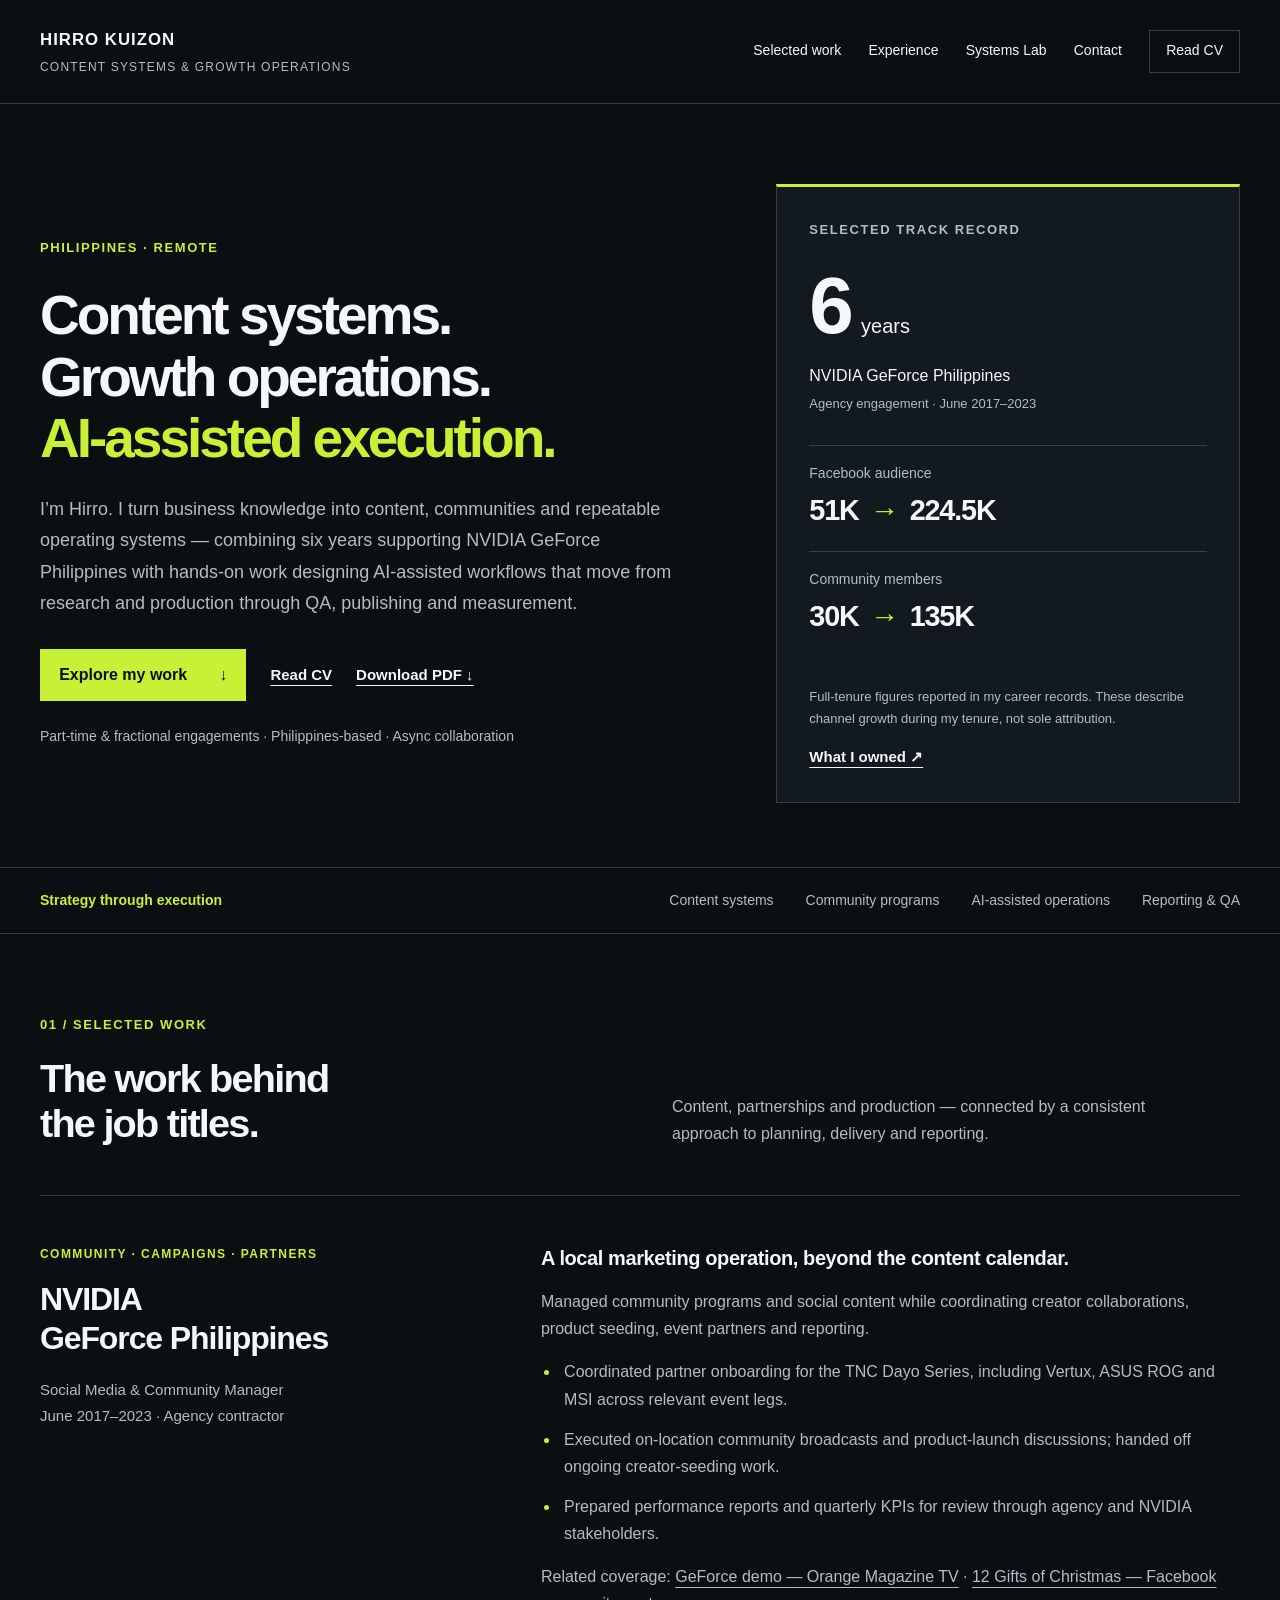
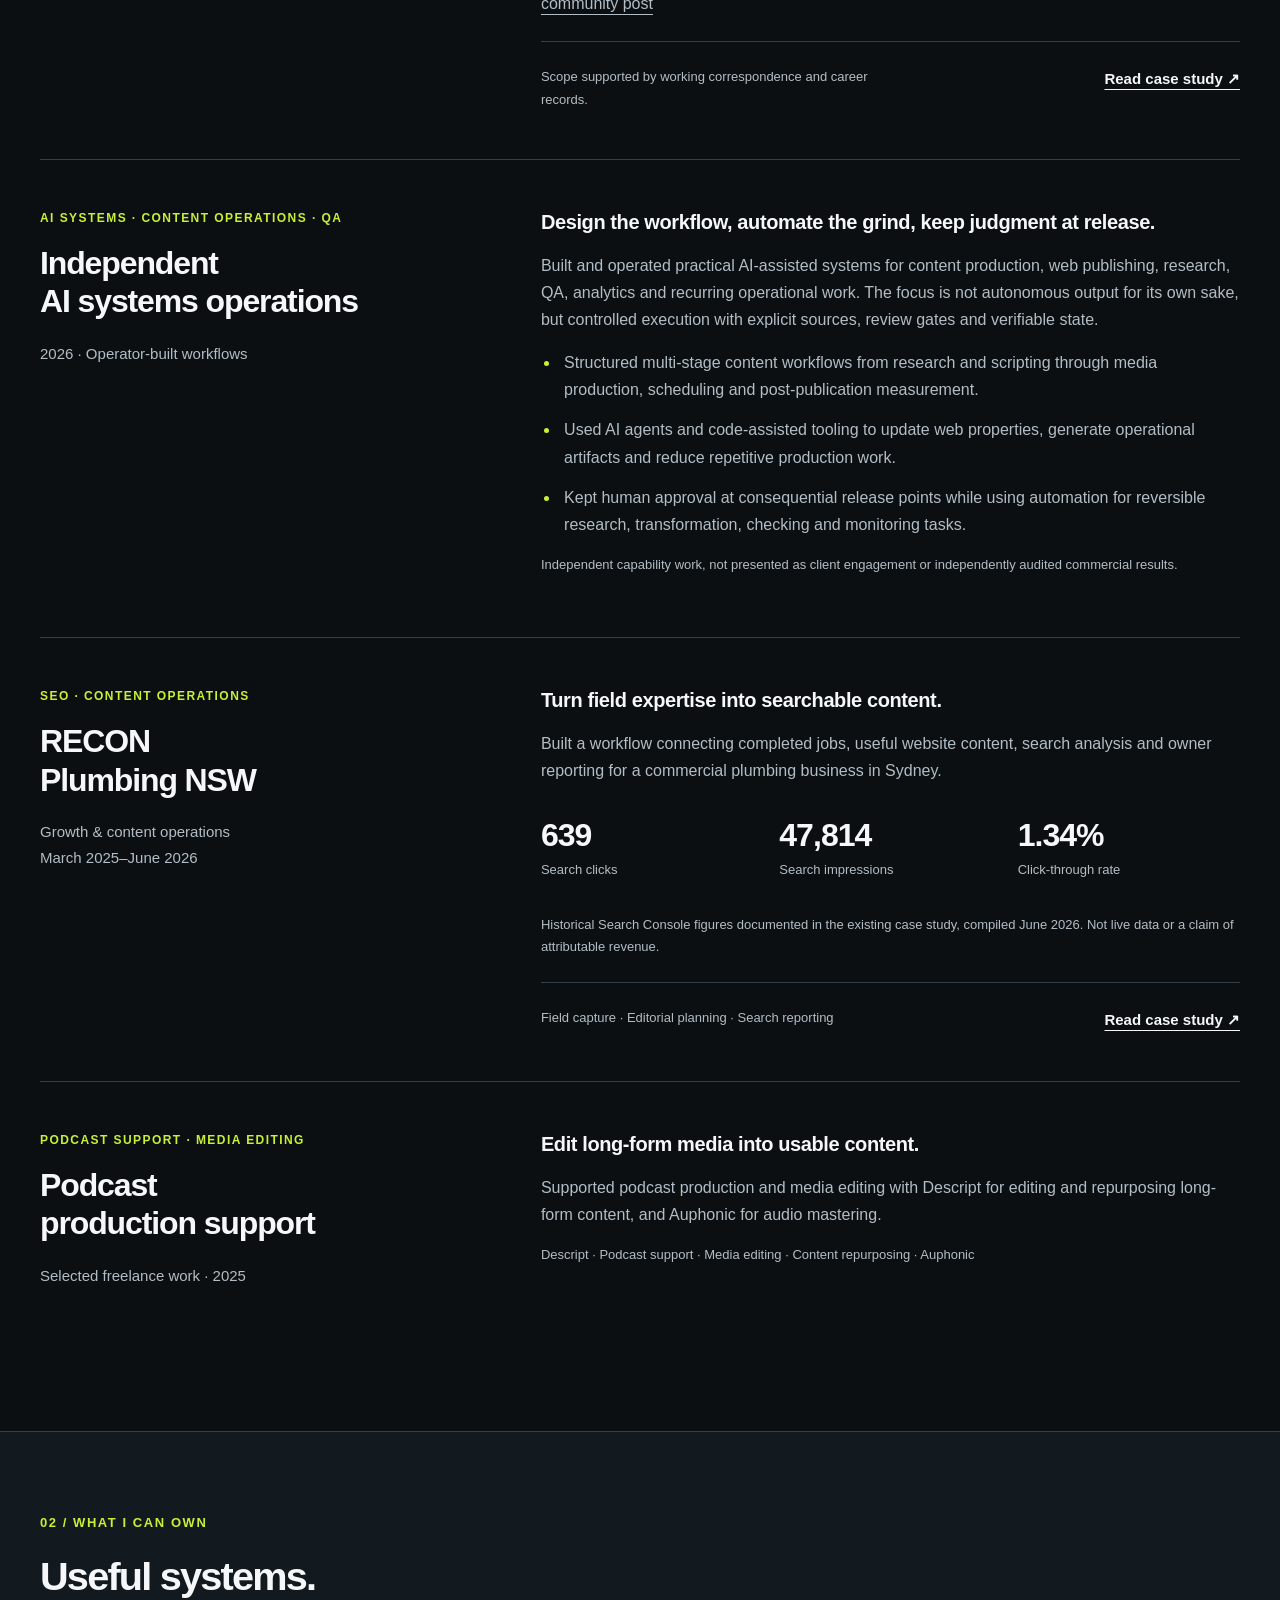
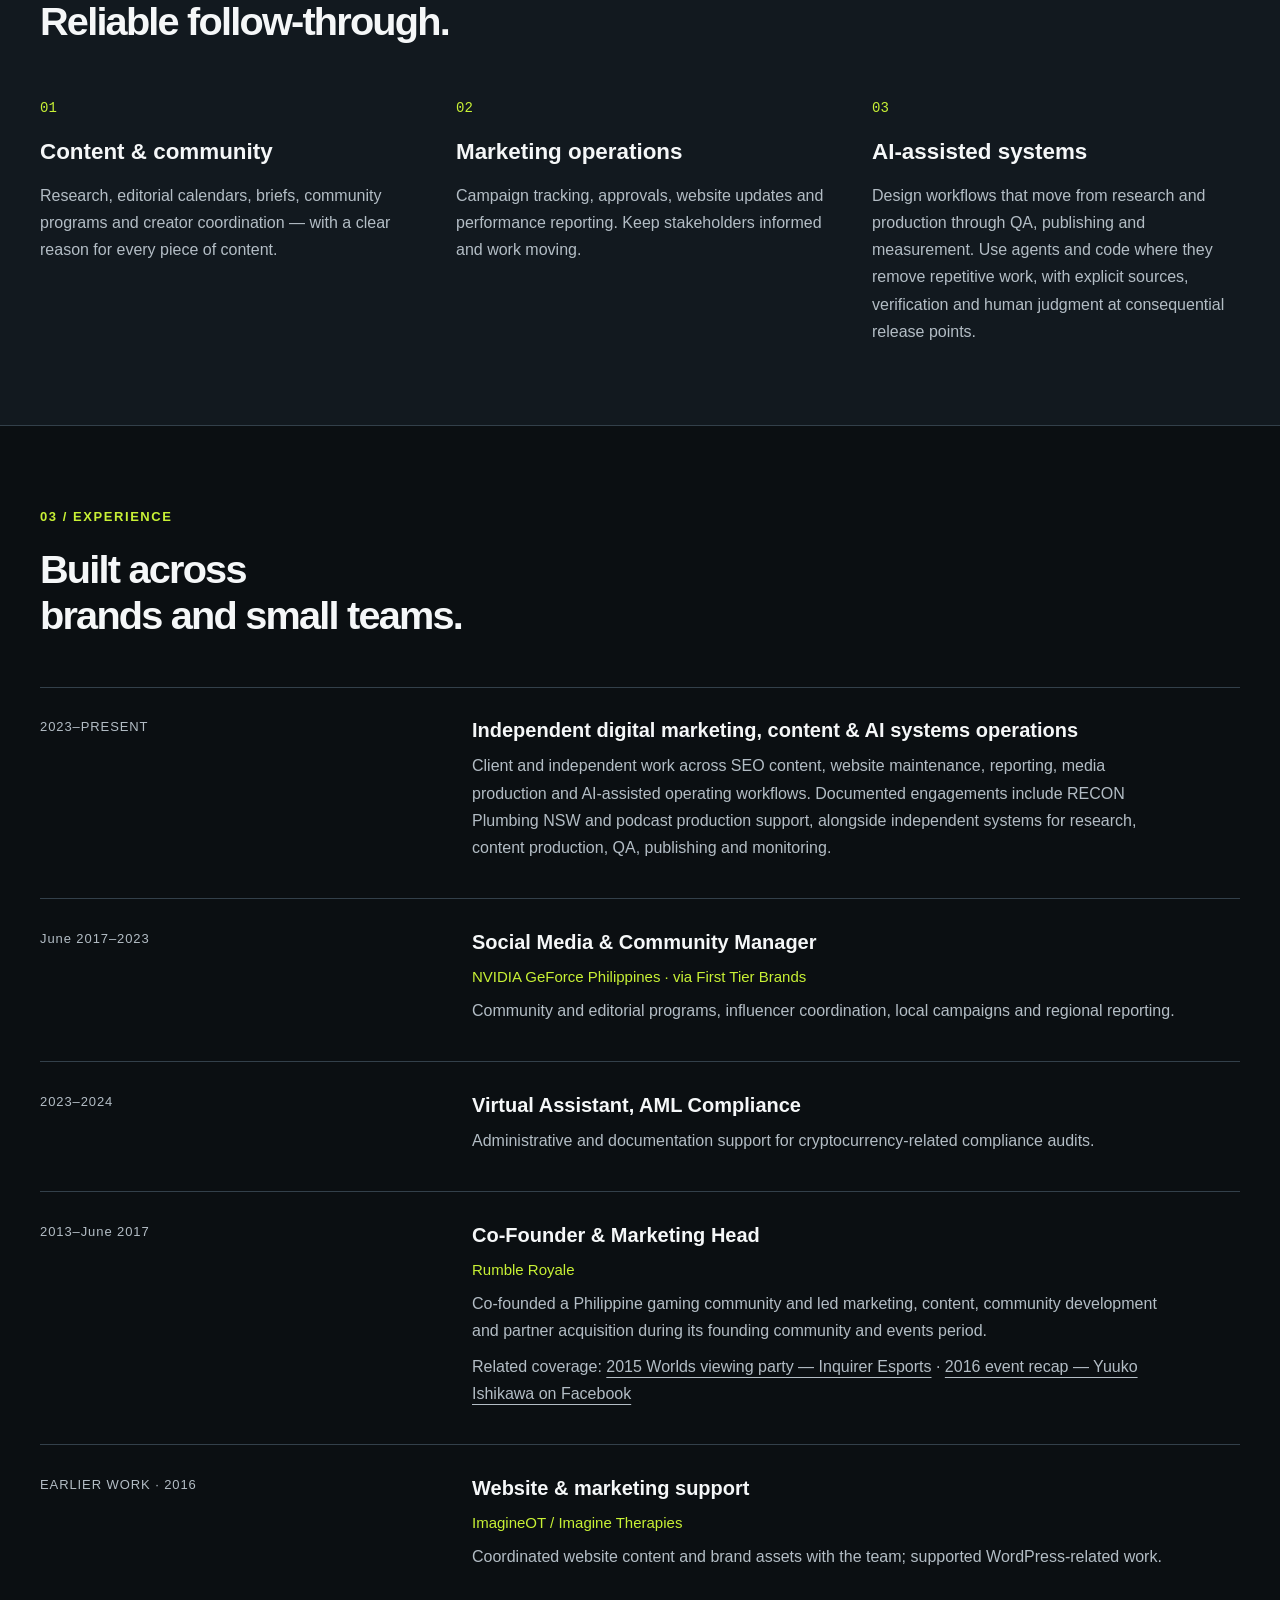
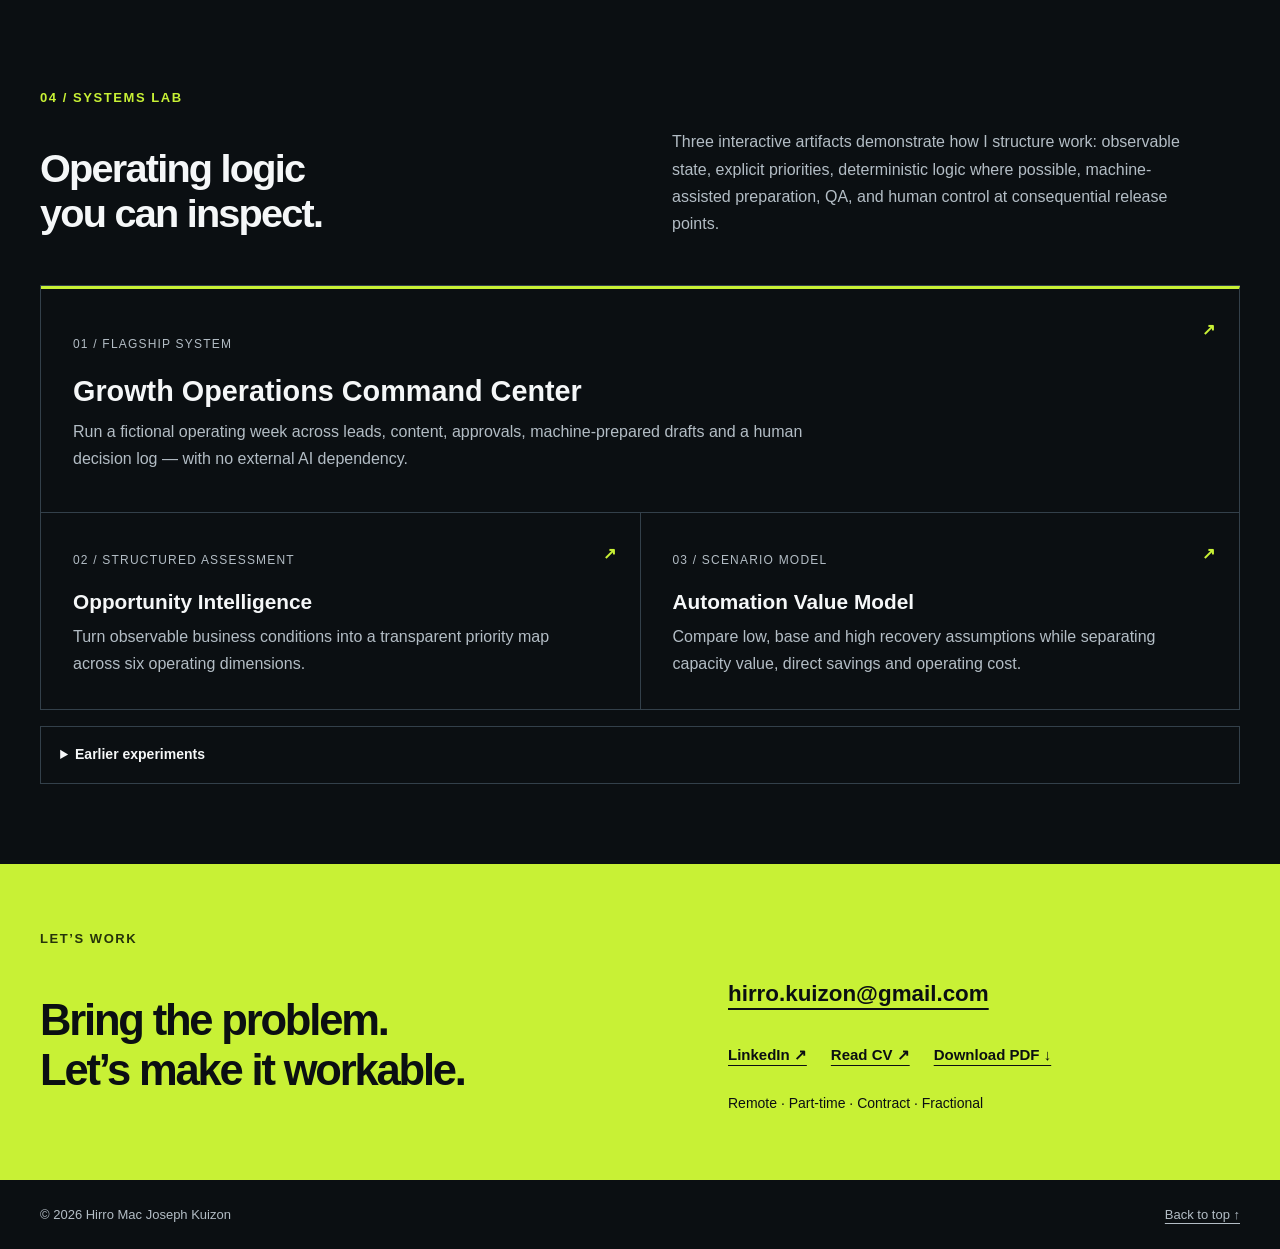
==== commit 8b1b5300: "Align recruiter-facing positioning and systems language" ====
--- a/index.html
+++ b/index.html
@@ -1,14 +1,14 @@
 <!doctype html>
 <html lang="en"><head><meta charset="utf-8"><meta name="viewport" content="width=device-width,initial-scale=1"><title>Hirro Kuizon | Content Systems, Growth Operations & AI-Assisted Execution</title><meta name="description" content="Hirro Kuizon builds content systems, community and growth operations for lean teams — combining proven marketing experience with AI-assisted execution, human review and practical delivery."><link rel="icon" type="image/svg+xml" href="data:image/svg+xml,%3Csvg xmlns='http://www.w3.org/2000/svg' viewBox='0 0 32 32'%3E%3Crect width='32' height='32' rx='5' fill='%23c8f135'/%3E%3Ctext x='4' y='23' font-family='Arial' font-size='20' font-weight='bold' fill='%230b0f12'%3EHK%3C/text%3E%3C/svg%3E"><link rel="stylesheet" href="style.css"></head>
-<body><a class="skip" href="#main">Skip to content</a><header class="header"><a class="wordmark" href="#">HIRRO KUIZON<span>CONTENT SYSTEMS & GROWTH OPERATIONS</span></a><nav aria-label="Main navigation"><a href="#work">Selected work</a><a href="#experience">Experience</a><a href="#tools">Systems Lab</a><a href="#contact">Contact</a><a class="nav-cv" href="cv.html">Read CV</a></nav></header>
+<body><a class="skip" href="#main">Skip to content</a><header class="header"><a class="wordmark" href="#">HIRRO KUIZON<span>CONTENT SYSTEMS & GROWTH OPERATIONS</span></a><nav aria-label="Main navigation"><a href="#work">Selected work</a><a href="#experience">Experience</a><a href="systems-lab.html">Systems Lab</a><a href="#contact">Contact</a><a class="nav-cv" href="cv.html">Read CV</a></nav></header>
 <main id="main"><section class="hero wrap"><div class="hero-copy"><p class="eyebrow">PHILIPPINES · REMOTE</p><h1>Content systems.<br>Growth operations.<br><em>AI-assisted execution.</em></h1><p class="intro">I’m Hirro. I turn business knowledge into content, communities and repeatable operating systems — combining six years supporting NVIDIA GeForce Philippines with hands-on work designing AI-assisted workflows that move from research and production through QA, publishing and measurement.</p><div class="actions"><a class="button" href="#work">Explore my work <span aria-hidden="true">↓</span></a><a class="text-link" href="cv.html">Read CV</a><a class="text-link" href="Hirro-Kuizon-Content-SEO-AI-Ops-CV-2026.pdf" download>Download PDF ↓</a></div><p class="availability">Part-time & fractional engagements · Philippines-based · Async collaboration</p></div><aside class="hero-proof" aria-label="Selected career evidence"><p class="eyebrow">SELECTED TRACK RECORD</p><div class="proof-main"><strong>6<span>years</span></strong><p>NVIDIA GeForce Philippines<br><small>Agency engagement · June 2017–2023</small></p></div><dl class="metrics"><div><dt>Facebook audience</dt><dd>51K <span>→</span> 224.5K</dd></div><div><dt>Community members</dt><dd>30K <span>→</span> 135K</dd></div></dl><p class="note">Full-tenure figures reported in my career records. These describe channel growth during my tenure, not sole attribution.</p><a href="#nvidia" class="text-link">What I owned <span aria-hidden="true">↗</span></a></aside></section>
 <section class="band"><div class="wrap band-inner"><p>Strategy through execution</p><ul><li>Content systems</li><li>Community programs</li><li>AI-assisted operations</li><li>Reporting & QA</li></ul></div></section>
 <span id="case-studies"></span><section class="wrap section" id="work"><div class="section-heading"><p class="eyebrow">01 / SELECTED WORK</p><h2>The work behind<br>the job titles.</h2><p>Content, partnerships and production — connected by a consistent approach to planning, delivery and reporting.</p></div>
 <article class="work-row featured" id="nvidia"><div class="work-title"><p class="eyebrow">COMMUNITY · CAMPAIGNS · PARTNERS</p><h3>NVIDIA<br>GeForce Philippines</h3><p class="muted">Social Media & Community Manager<br>June 2017–2023 · Agency contractor</p></div><div class="work-body"><h4>A local marketing operation, beyond the content calendar.</h4><p>Managed community programs and social content while coordinating creator collaborations, product seeding, event partners and reporting.</p><ul class="detail-list"><li>Coordinated partner onboarding for the TNC Dayo Series, including Vertux, ASUS ROG and MSI across relevant event legs.</li><li>Executed on-location community broadcasts and product-launch discussions; handed off ongoing creator-seeding work.</li><li>Prepared performance reports and quarterly KPIs for review through agency and NVIDIA stakeholders.</li></ul><p class="context-links">Related coverage: <a href="https://www.youtube.com/watch?v=lvDoEevZUSg">GeForce demo — Orange Magazine TV</a> · <a href="https://www.facebook.com/groups/GeForceCommunityPH/posts/5255547787881732/">12 Gifts of Christmas — Facebook community post</a></p><div class="case-foot"><span class="note">Scope supported by working correspondence and career records.</span><a class="text-link" href="case-studies/nvidia-geforce-ph.html">Read case study ↗</a></div></div></article>
-<article class="work-row"><div class="work-title"><p class="eyebrow">AI SYSTEMS · CONTENT OPERATIONS · QA</p><h3>Independent<br>AI systems work</h3><p class="muted">2026 · Operator-built workflows</p></div><div class="work-body"><h4>Design the workflow, automate the grind, keep judgment at release.</h4><p>Built and operated practical AI-assisted systems for content production, web publishing, research, QA, analytics and recurring operational work. The focus is not autonomous output for its own sake, but controlled execution with explicit sources, review gates and verifiable state.</p><ul class="detail-list"><li>Structured multi-stage content workflows from research and scripting through media production, scheduling and post-publication measurement.</li><li>Used AI agents and code-assisted tooling to update web properties, generate operational artifacts and reduce repetitive production work.</li><li>Kept human approval at consequential release points while using automation for reversible research, transformation, checking and monitoring tasks.</li></ul><p class="note">Independent capability work, not presented as client engagement or independently audited commercial results.</p></div></article>
+<article class="work-row"><div class="work-title"><p class="eyebrow">AI SYSTEMS · CONTENT OPERATIONS · QA</p><h3>Independent<br>AI systems operations</h3><p class="muted">2026 · Operator-built workflows</p></div><div class="work-body"><h4>Design the workflow, automate the grind, keep judgment at release.</h4><p>Built and operated practical AI-assisted systems for content production, web publishing, research, QA, analytics and recurring operational work. The focus is not autonomous output for its own sake, but controlled execution with explicit sources, review gates and verifiable state.</p><ul class="detail-list"><li>Structured multi-stage content workflows from research and scripting through media production, scheduling and post-publication measurement.</li><li>Used AI agents and code-assisted tooling to update web properties, generate operational artifacts and reduce repetitive production work.</li><li>Kept human approval at consequential release points while using automation for reversible research, transformation, checking and monitoring tasks.</li></ul><p class="note">Independent capability work, not presented as client engagement or independently audited commercial results.</p></div></article>
 <article class="work-row"><div class="work-title"><p class="eyebrow">SEO · CONTENT OPERATIONS</p><h3>RECON<br>Plumbing NSW</h3><p class="muted">Growth & content operations<br>March 2025–June 2026</p></div><div class="work-body"><h4>Turn field expertise into searchable content.</h4><p>Built a workflow connecting completed jobs, useful website content, search analysis and owner reporting for a commercial plumbing business in Sydney.</p><div class="inline-metrics"><div><strong>639</strong><span>Search clicks</span></div><div><strong>47,814</strong><span>Search impressions</span></div><div><strong>1.34%</strong><span>Click-through rate</span></div></div><p class="note">Historical Search Console figures documented in the existing case study, compiled June 2026. Not live data or a claim of attributable revenue.</p><div class="case-foot"><span class="note">Field capture · Editorial planning · Search reporting</span><a class="text-link" href="case-studies/recon-plumbing.html">Read case study ↗</a></div></div></article>
 <article class="work-row"><div class="work-title"><p class="eyebrow">PODCAST SUPPORT · MEDIA EDITING</p><h3>Podcast<br>production support</h3><p class="muted">Selected freelance work · 2025</p></div><div class="work-body"><h4>Edit long-form media into usable content.</h4><p>Supported podcast production and media editing with Descript for editing and repurposing long-form content, and Auphonic for audio mastering.</p><p class="note">Descript · Podcast support · Media editing · Content repurposing · Auphonic</p></div></article></section>
 <section class="capabilities"><div class="wrap section"><div class="section-heading"><p class="eyebrow">02 / WHAT I CAN OWN</p><h2>Useful systems.<br>Reliable follow-through.</h2></div><div class="three-grid"><article><span class="number">01</span><h3>Content & community</h3><p>Research, editorial calendars, briefs, community programs and creator coordination — with a clear reason for every piece of content.</p></article><article><span class="number">02</span><h3>Marketing operations</h3><p>Campaign tracking, approvals, website updates and performance reporting. Keep stakeholders informed and work moving.</p></article><article><span class="number">03</span><h3>AI-assisted systems</h3><p>Design workflows that move from research and production through QA, publishing and measurement. Use agents and code where they remove repetitive work, with explicit sources, verification and human judgment at consequential release points.</p></article></div></div></section>
-<section class="wrap section" id="experience"><div class="section-heading"><p class="eyebrow">03 / EXPERIENCE</p><h2>Built across<br>brands and small teams.</h2></div><div class="timeline"><article><p class="date">2023–PRESENT</p><div><h3>Freelance digital marketing, content & AI systems operations</h3><p>SEO content, website maintenance, reporting, media production and AI-assisted operating workflows. Work includes RECON Plumbing NSW, podcast production support, and independent systems for research, content production, QA, publishing and monitoring.</p></div></article><article><p class="date">June 2017–2023</p><div><h3>Social Media & Community Manager</h3><p class="company">NVIDIA GeForce Philippines · via First Tier Brands</p><p>Community and editorial programs, influencer coordination, local campaigns and regional reporting.</p></div></article><article><p class="date">2023–2024</p><div><h3>Virtual Assistant, AML Compliance</h3><p>Administrative and documentation support for cryptocurrency-related compliance audits.</p></div></article><article><p class="date">2013–June 2017</p><div><h3>Co-Founder & Marketing Head</h3><p class="company">Rumble Royale</p><p>Co-founded a Philippine gaming community and led marketing, content, community development and partner acquisition during its founding community and events period.</p><p class="context-links">Related coverage: <a href="https://esports.inquirer.net/11989/watch-the-world-championship-finals-of-league-of-legends-at-sm-north-edsa-on-halloween">2015 Worlds viewing party — Inquirer Esports</a> · <a href="https://www.facebook.com/PotatoTornadoYuuko/posts/saving-the-best-event-post-for-last-huwaaaw-xdokay-so-lemme-get-this-straighti-t/682101621942128/">2016 event recap — Yuuko Ishikawa on Facebook</a></p></div></article><article><p class="date">EARLIER WORK · 2016</p><div><h3>Website & marketing support</h3><p class="company">ImagineOT / Imagine Therapies</p><p>Coordinated website content and brand assets with the team; supported WordPress-related work.</p></div></article></div></section>
-<section class="wrap section tools" id="tools"><div class="section-heading"><p class="eyebrow">04 / SYSTEMS LAB</p><h2>Operating systems,<br>not interface toys.</h2><p>Three interactive artifacts demonstrate how I structure work: observable state, explicit priorities, deterministic logic where possible, machine-assisted preparation, QA, and human control at consequential release points.</p></div><div class="tools-grid"><a class="flagship" href="growth-operations-command-center.html"><span>01 / FLAGSHIP SYSTEM</span><h3>Growth Operations Command Center</h3><p>Run a fictional operating week across leads, content, approvals, machine-prepared drafts and a human decision log — with no external AI dependency.</p><b aria-hidden="true">↗</b></a><a href="opportunity-intelligence.html"><span>02 / STRUCTURED ASSESSMENT</span><h3>Opportunity Intelligence</h3><p>Turn observable business conditions into a transparent priority map across six operating dimensions.</p><b aria-hidden="true">↗</b></a><a href="roi-estimator.html"><span>03 / SCENARIO MODEL</span><h3>Automation Value Model</h3><p>Compare low, base and high recovery assumptions while separating capacity value, direct savings and operating cost.</p><b aria-hidden="true">↗</b></a></div><details class="legacy-tools"><summary>Earlier experiments</summary><p>Preserved for continuity, not presented as current flagship proof: <a href="lead-qualifier.html">Lead Qualifier</a> · <a href="business-scorecard.html">Business Scorecard</a> · <a href="content-pillar-architect.html">Content Pillar Architect</a>. The AI-assisted experiments may depend on an external service and should be treated as historical prototypes.</p></details></section>
+<section class="wrap section" id="experience"><div class="section-heading"><p class="eyebrow">03 / EXPERIENCE</p><h2>Built across<br>brands and small teams.</h2></div><div class="timeline"><article><p class="date">2023–PRESENT</p><div><h3>Independent digital marketing, content & AI systems operations</h3><p>Client and independent work across SEO content, website maintenance, reporting, media production and AI-assisted operating workflows. Documented engagements include RECON Plumbing NSW and podcast production support, alongside independent systems for research, content production, QA, publishing and monitoring.</p></div></article><article><p class="date">June 2017–2023</p><div><h3>Social Media & Community Manager</h3><p class="company">NVIDIA GeForce Philippines · via First Tier Brands</p><p>Community and editorial programs, influencer coordination, local campaigns and regional reporting.</p></div></article><article><p class="date">2023–2024</p><div><h3>Virtual Assistant, AML Compliance</h3><p>Administrative and documentation support for cryptocurrency-related compliance audits.</p></div></article><article><p class="date">2013–June 2017</p><div><h3>Co-Founder & Marketing Head</h3><p class="company">Rumble Royale</p><p>Co-founded a Philippine gaming community and led marketing, content, community development and partner acquisition during its founding community and events period.</p><p class="context-links">Related coverage: <a href="https://esports.inquirer.net/11989/watch-the-world-championship-finals-of-league-of-legends-at-sm-north-edsa-on-halloween">2015 Worlds viewing party — Inquirer Esports</a> · <a href="https://www.facebook.com/PotatoTornadoYuuko/posts/saving-the-best-event-post-for-last-huwaaaw-xdokay-so-lemme-get-this-straighti-t/682101621942128/">2016 event recap — Yuuko Ishikawa on Facebook</a></p></div></article><article><p class="date">EARLIER WORK · 2016</p><div><h3>Website & marketing support</h3><p class="company">ImagineOT / Imagine Therapies</p><p>Coordinated website content and brand assets with the team; supported WordPress-related work.</p></div></article></div></section>
+<section class="wrap section tools" id="tools"><div class="section-heading"><p class="eyebrow">04 / SYSTEMS LAB</p><h2>Operating logic<br>you can inspect.</h2><p>Three interactive artifacts demonstrate how I structure work: observable state, explicit priorities, deterministic logic where possible, machine-assisted preparation, QA, and human control at consequential release points.</p></div><div class="tools-grid"><a class="flagship" href="growth-operations-command-center.html"><span>01 / FLAGSHIP SYSTEM</span><h3>Growth Operations Command Center</h3><p>Run a fictional operating week across leads, content, approvals, machine-prepared drafts and a human decision log — with no external AI dependency.</p><b aria-hidden="true">↗</b></a><a href="opportunity-intelligence.html"><span>02 / STRUCTURED ASSESSMENT</span><h3>Opportunity Intelligence</h3><p>Turn observable business conditions into a transparent priority map across six operating dimensions.</p><b aria-hidden="true">↗</b></a><a href="roi-estimator.html"><span>03 / SCENARIO MODEL</span><h3>Automation Value Model</h3><p>Compare low, base and high recovery assumptions while separating capacity value, direct savings and operating cost.</p><b aria-hidden="true">↗</b></a></div><details class="legacy-tools"><summary>Earlier experiments</summary><p>Preserved for continuity, not presented as current flagship proof: <a href="lead-qualifier.html">Lead Qualifier</a> · <a href="business-scorecard.html">Business Scorecard</a> · <a href="content-pillar-architect.html">Content Pillar Architect</a>. The AI-assisted experiments may depend on an external service and should be treated as historical prototypes.</p></details></section>
 <section class="contact" id="contact"><div class="wrap"><p class="eyebrow">LET’S WORK</p><div class="contact-layout"><h2>Bring the problem.<br>Let’s make it workable.</h2><div><a class="email" href="mailto:hirro.kuizon@gmail.com">hirro.kuizon@gmail.com</a><div class="actions"><a class="text-link" href="https://www.linkedin.com/in/ngirro/">LinkedIn ↗</a><a class="text-link" href="cv.html">Read CV ↗</a><a class="text-link" href="Hirro-Kuizon-Content-SEO-AI-Ops-CV-2026.pdf" download>Download PDF ↓</a></div><p>Remote · Part-time · Contract · Fractional</p></div></div></div></section></main><footer class="wrap"><span>© 2026 Hirro Mac Joseph Kuizon</span><a href="#">Back to top ↑</a></footer></body></html>
